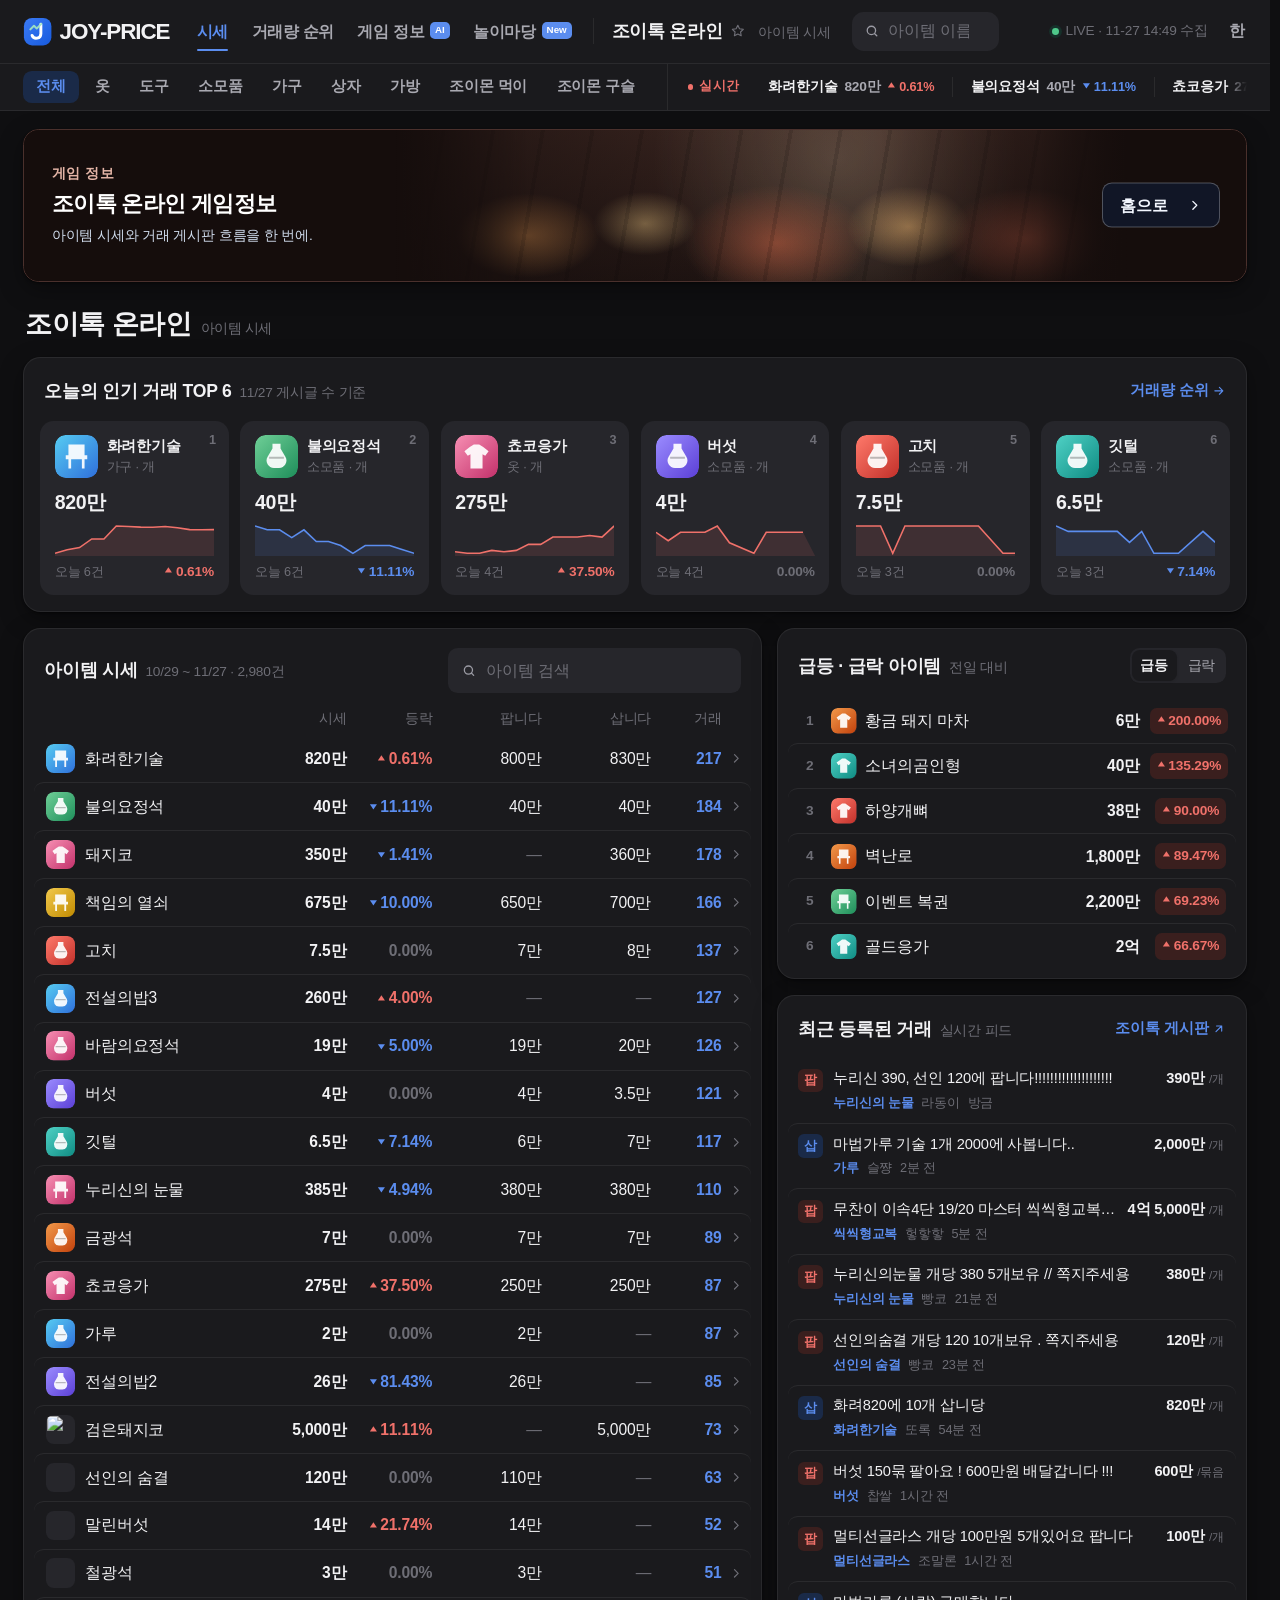
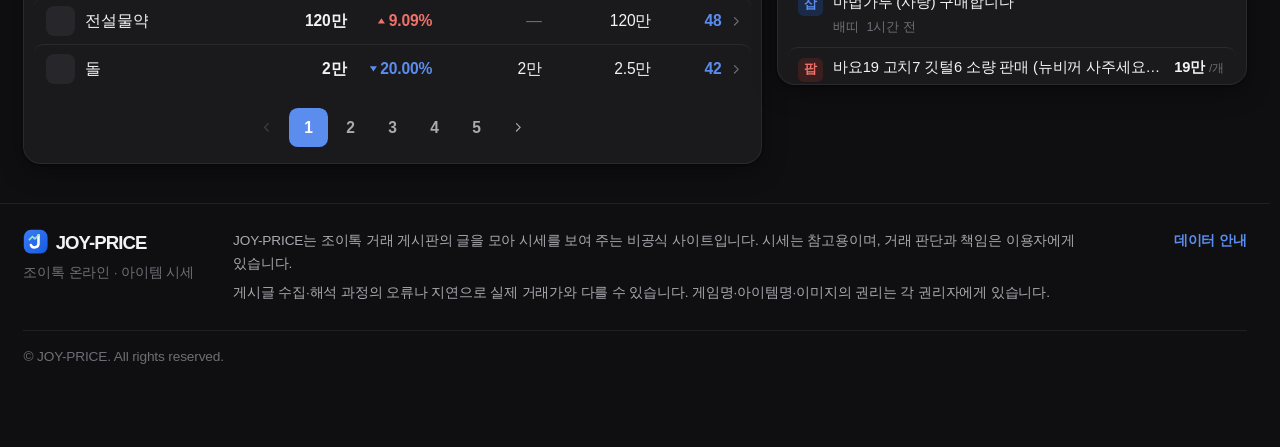
==== index.html @ 124f629b "joy-price 최초 배포" ====
<!doctype html>
<html lang="ko" data-theme="dark">
<head>
<meta charset="UTF-8">
<meta name="viewport" content="width=device-width, initial-scale=1">
<meta name="color-scheme" content="dark light">
<title>조이톡 온라인 아이템 시세 | JOY-PRICE</title>
<meta name="description" content="조이톡 온라인 아이템 시세는 JOY-PRICE. 아이템별 시세·차트와 거래 게시글을 확인하세요.">
<link rel="icon" href="/favicon.svg" type="image/svg+xml">
<script>(function(){var r=document.documentElement;try{var t=localStorage.getItem('joyprice-theme');r.setAttribute('data-theme',t==='light'?'light':'dark');var f=Number(localStorage.getItem('joyprice-font'));var p=[85,100,115].indexOf(f)>=0?f:100;r.style.zoom=String(p*9775/1e6);}catch(e){}})();</script>
  <script type="module" crossorigin src="/assets/main-DE9_0mr2.js"></script>
  <link rel="modulepreload" crossorigin href="/assets/shell-BmlOZqkw.js">
  <link rel="stylesheet" crossorigin href="/assets/shell-LFFnPl93.css">
</head>
<body>
<div id="app"></div>
</body>
</html>
---- assets/shell-LFFnPl93.css ----
:root{--bg: #0F0F11;--card: #1A1A1D;--field: #26262B;--field2: #303036;--line: rgba(255,255,255,.11);--line2: rgba(255,255,255,.07);--text: #F2F2F4;--text2: #A9A9B1;--text3: #6E6E76;--blue: #5B8DEF;--blue-h: #7AA3F5;--blue-bg: #1A2A48;--blue-bg2: #22365C;--err: #F0716A;--err-bg: #3A1F1E;--ok: #4FC98B;--ok-bg: #16302A;--warn: #E0A64C;--warn-bg: #3A2E15;--up: #F0716A;--up-bg: #3A1F1E;--down: #5B8DEF;--down-bg: #1A2A48;--star: #F7BE3B;--sh: 0 1px 2px rgba(0,0,0,.4), 0 8px 24px rgba(0,0,0,.35);--sh-pop: 0 16px 48px rgba(0,0,0,.6);--hm-f: #2B2E35;--hm-u1: #55282A;--hm-u2: #963531;--hm-u3: #D2443B;--hm-d1: #1E3256;--hm-d2: #2B58AA;--hm-d3: #3D74DE;--hm-ink: #F2F2F4;--cover: #192b44;--r: 18px;--r2: 12px;--w: 1540px;color-scheme:dark}:root[data-theme=light]{--bg: #F5F5F7;--card: #FFFFFF;--field: #F2F2F5;--field2: #E9E9EE;--line: rgba(0,0,0,.09);--line2: rgba(0,0,0,.055);--text: #1D1D1F;--text2: #5F5F66;--text3: #9A9AA3;--blue: #175ADE;--blue-h: #1250C5;--blue-bg: #ECF2FE;--blue-bg2: #DCE7FC;--err: #D0342C;--err-bg: #FCEDEC;--ok: #1E8E5A;--ok-bg: #E8F5EE;--warn: #B26A00;--warn-bg: #FBF1E2;--up: #D0342C;--up-bg: #FCEDEC;--down: #175ADE;--down-bg: #ECF2FE;--star: #F5A800;--sh: 0 1px 2px rgba(0,0,0,.03), 0 8px 24px rgba(0,0,0,.05);--sh-pop: 0 12px 40px rgba(0,0,0,.14), 0 2px 6px rgba(0,0,0,.06);--hm-f: #E6E8EC;--hm-u1: #F5CDCA;--hm-u2: #E57C74;--hm-u3: #D0342C;--hm-d1: #CCDAF8;--hm-d2: #6A93E8;--hm-d3: #175ADE;--hm-ink: #1D1D1F;color-scheme:light}*{box-sizing:border-box}html{scrollbar-width:thin;scrollbar-color:var(--line) transparent;scrollbar-gutter:stable;overflow-x:hidden}::-webkit-scrollbar{width:8px;height:8px}::-webkit-scrollbar-thumb{background:var(--line);border-radius:100px}body{margin:0;background:var(--bg);color:var(--text);font-family:Pretendard,-apple-system,BlinkMacSystemFont,Apple SD Gothic Neo,Malgun Gothic,sans-serif;font-size:16px;line-height:1.5;letter-spacing:-.01em;-webkit-font-smoothing:antialiased;text-rendering:optimizeLegibility;min-height:100vh;display:flex;flex-direction:column;overflow-x:hidden}button,input,select{font:inherit;color:inherit;letter-spacing:inherit}button{cursor:pointer;border:0;background:none;padding:0}a{color:inherit;text-decoration:none}b,strong{font-weight:600}[hidden]{display:none!important}.dim{color:var(--text3)}.up{color:var(--up)}.down{color:var(--down)}.flat{color:var(--text3)}.num{font-variant-numeric:tabular-nums}#app{flex:1;width:100%}header.top{position:sticky;top:0;z-index:50;background:var(--card);border-bottom:1px solid var(--line2);line-height:1.5}.top-in{max-width:var(--w);margin:0 auto;padding:8px 24px;min-height:64px;display:flex;align-items:center;gap:22px}.brand{display:flex;align-items:center;gap:7px;flex:none}.brand .logo-mark{width:30px;height:30px;display:block}.brand span{font-size:23px;font-weight:800;letter-spacing:-.05em;line-height:1;color:var(--text);padding-top:2px}.gnav{display:flex;align-items:center;align-self:stretch;gap:24px;flex:none;margin:0 0 0 6px;white-space:nowrap}.gnav a{position:relative;display:flex;align-items:center;gap:6px;min-height:44px;font-size:16px;font-weight:600;color:var(--text2);letter-spacing:-.02em}.gnav a:hover,.gnav a.on{color:var(--blue)}.gnav a.on:after{content:"";position:absolute;bottom:2px;left:0;right:0;height:2px;background:var(--blue);border-radius:2px}.nav-new{display:inline-flex;align-items:center;height:17px;padding:0 5px;border-radius:5px;background:var(--blue);color:#fff;font-size:10px;font-weight:700;line-height:1;letter-spacing:0;transform:translateY(-1px)}.cur{display:flex;align-items:baseline;gap:8px;min-width:0;flex:none;padding-left:18px;border-left:1px solid var(--line2)}.cur b{font-size:18px;font-weight:700;letter-spacing:-.015em;white-space:nowrap}.cur small{font-size:14px;color:var(--text3);white-space:nowrap}.fav-btn{flex:none;width:26px;height:26px;display:inline-flex;align-items:center;justify-content:center;border-radius:8px;color:var(--text3);align-self:center;margin-left:-6px}.fav-btn svg{width:16px;height:16px;fill:none}.fav-btn:hover{background:var(--field2);color:var(--text2)}.fav-btn.on{color:var(--star)}.fav-btn.on svg{fill:currentColor}.gsearch{position:relative;flex:1;max-width:320px;min-width:150px;margin-left:auto}.gsearch input,.picker-search input{width:100%;height:40px;padding:0 14px 0 36px;background:var(--field);border:1px solid transparent;border-radius:var(--r2);font-size:16px;outline:none;transition:box-shadow .15s,border-color .15s,background-color .15s}.gsearch input:focus,.picker-search input:focus{border-color:var(--blue);box-shadow:0 0 0 3px var(--blue-bg);background:var(--card)}.gsearch input::placeholder,.picker-search input::placeholder,.search input::placeholder{color:var(--text3)}.gsearch:before,.picker-search:before,.search:before{content:"";position:absolute;left:13px;top:13px;width:14px;height:14px;pointer-events:none;z-index:1;background:url("data:image/svg+xml;utf8,<svg xmlns='http://www.w3.org/2000/svg' viewBox='0 0 24 24' fill='none' stroke='%239A9AA3' stroke-width='2.2' stroke-linecap='round'><circle cx='11' cy='11' r='7'/><path d='M20 20l-3.5-3.5'/></svg>") no-repeat center/contain}.menu{position:absolute;left:0;top:48px;width:440px;max-width:calc(100vw - 48px);max-height:min(600px,70vh);overflow:auto;background:var(--card);border:1px solid var(--line2);border-radius:14px;box-shadow:var(--sh-pop);z-index:60;padding:8px}.menu .mh{padding:6px 6px 6px 10px;font-size:14px;color:var(--text3);font-weight:500;display:flex;justify-content:space-between;align-items:center}.menu .hint{font-size:13px}.mi{display:flex;align-items:center;gap:10px;padding:8px 10px;border-radius:9px;cursor:pointer}.mi:hover{background:var(--field)}.mi.on{background:var(--blue-bg)}.mi b{flex:1;min-width:0;font-size:16px;font-weight:500;white-space:nowrap;overflow:hidden;text-overflow:ellipsis}.mi.on b{color:var(--blue);font-weight:600}.mi small{font-size:14px;color:var(--text3);white-space:nowrap}.mi .p{font-size:15px;font-weight:600;white-space:nowrap;min-width:76px;text-align:right;font-variant-numeric:tabular-nums}.mi .chg{min-width:62px;text-align:right;font-size:14px}.top-act{display:flex;align-items:center;gap:10px;flex:none;margin-left:16px}.upd{font-size:14px;color:var(--text3);white-space:nowrap;font-variant-numeric:tabular-nums;display:inline-flex;align-items:center;justify-content:flex-end;gap:7px;margin-right:4px;min-width:176px}.upd i{width:7px;height:7px;border-radius:50%;background:var(--text3);opacity:.6}.upd i.live{background:var(--ok);opacity:1;box-shadow:0 0 0 3px var(--ok-bg);animation:pulse 2.4s ease-in-out infinite}.upd i.sample{background:var(--warn);opacity:1;box-shadow:0 0 0 3px var(--warn-bg)}@keyframes pulse{0%,to{box-shadow:0 0 0 3px var(--ok-bg)}50%{box-shadow:0 0 0 6px transparent}}.icon{width:32px;height:32px;border-radius:50%;display:inline-flex;align-items:center;justify-content:center;color:var(--text2);flex:none}.icon:hover{background:var(--field);color:var(--text)}.icon svg{width:17px;height:17px}.icon .sun{display:none}:root:not([data-theme=light]) .icon .sun{display:block}:root:not([data-theme=light]) .icon .moon{display:none}.fsz{position:relative;flex:none}.fsz>.icon{font-size:16px;font-weight:700;line-height:1}.fsz>.icon[aria-expanded=true]{background:var(--field);color:var(--text)}.fsz-pop{position:absolute;top:calc(100% + 8px);right:0;z-index:60;display:flex;flex-direction:column;gap:0;padding:6px;min-width:212px;background:var(--card);border:1px solid var(--line);border-radius:12px;box-shadow:var(--sh-pop)}.lp-list{display:flex;flex-direction:column;gap:2px}.lp-lang{height:44px;padding:0 10px;display:flex;align-items:center;justify-content:space-between;gap:12px;border-radius:8px;font-size:16px;font-weight:500;color:var(--text2)}.lp-lang:hover{background:var(--field);color:var(--text)}.lp-lang svg{width:16px;height:16px;color:var(--blue);visibility:hidden}.lp-lang.on{color:var(--text);font-weight:700}.lp-lang.on svg{visibility:visible}.lp-font{display:flex;align-items:center;justify-content:space-between;gap:8px;margin-top:6px;padding:6px 0 0 10px;border-top:1px solid var(--line2)}.lp-font>span{font-size:14px;color:var(--text3)}.lp-step{display:flex;align-items:center;gap:2px}.lp-step button{width:32px;height:32px;border-radius:8px;font-size:18px;font-weight:600;color:var(--text2)}.lp-step button:hover{background:var(--field);color:var(--text)}.lp-step b{min-width:54px;text-align:center;font-size:14px;font-weight:700}.game-switch{display:none;align-items:center;justify-content:center;gap:8px;flex:none;height:40px;padding:0 13px;border-radius:var(--r2);color:var(--text2);background:var(--field)}.game-switch svg{width:20px;height:20px}.game-switch>span{display:none}.sub-bar{border-top:1px solid var(--line2)}.sub-in{max-width:var(--w);margin:0 auto;padding:0 24px;height:48px;display:flex;align-items:center;gap:20px}.cats{display:flex;align-items:center;gap:4px;flex:none;overflow-x:auto;scrollbar-width:none}.cats::-webkit-scrollbar{display:none}.cats button{height:32px;padding:0 13px;border-radius:9px;font-size:15px;font-weight:600;color:var(--text2);white-space:nowrap;transition:background-color .12s,color .12s}.cats button:hover{background:var(--field);color:var(--text)}.cats button.on{background:var(--blue-bg);color:var(--blue)}.ticker{flex:1;min-width:0;display:flex;align-items:center;gap:12px;height:100%;padding-left:20px;border-left:1px solid var(--line2)}.tk-lbl{flex:none;display:inline-flex;align-items:center;gap:6px;font-size:13px;font-weight:700;color:var(--up);letter-spacing:.02em}.tk-lbl i{width:6px;height:6px;border-radius:50%;background:var(--up);animation:blink 1.4s ease-in-out infinite}@keyframes blink{50%{opacity:.25}}.tk-view{flex:1;min-width:0;overflow:hidden;-webkit-mask-image:linear-gradient(90deg,transparent,#000 4%,#000 96%,transparent);mask-image:linear-gradient(90deg,transparent,#000 4%,#000 96%,transparent)}.tk-track{display:flex;width:max-content;animation:tick var(--tk-dur, 60s) linear infinite}.ticker:hover .tk-track{animation-play-state:paused}.tk-run{display:flex;flex:none}.tk{display:inline-flex;align-items:baseline;gap:7px;padding:0 18px;font-size:14px;white-space:nowrap;font-variant-numeric:tabular-nums;border-right:1px solid var(--line2)}.tk b{font-weight:600;color:var(--text)}.tk .p{color:var(--text2);font-weight:600}.tk:hover b{color:var(--blue)}.tk .chg{font-size:13px}@keyframes tick{to{transform:translate(-50%)}}.game-picker{width:min(420px,calc(100% - 28px));max-height:82dvh;margin:auto;padding:16px;border:1px solid var(--line2);border-radius:14px;background:var(--card);color:var(--text);box-shadow:var(--sh-pop);overflow:hidden}.game-picker[open]{display:flex;flex-direction:column;gap:12px}.game-picker::backdrop{background:#0f172a73}.picker-hd{display:flex;align-items:center;justify-content:space-between}.picker-hd h2{margin:0;font-size:20px;font-weight:600}.picker-search{position:relative}.picker-search input{height:46px}.picker-search:before{top:16px}.picker-list{overflow:auto;min-height:0;padding:3px}.game-choice{display:flex;align-items:center;gap:12px;padding:10px 12px;border-radius:10px}.game-choice:hover{background:var(--field)}.game-choice.on{background:var(--blue-bg)}.game-choice .no{width:28px;height:24px;border-radius:6px;background:var(--field);color:var(--text2);display:inline-flex;align-items:center;justify-content:center;font-size:14px;font-weight:600;flex:none}.game-choice b{flex:1;font-weight:500;white-space:nowrap;overflow:hidden;text-overflow:ellipsis}.game-choice.on b,.game-choice.on small{color:var(--blue)}.game-choice small{font-size:14px;color:var(--text3);white-space:nowrap}.wrap{max-width:var(--w);margin:0 auto;padding:18px 24px 40px}.card{background:var(--card);border:1px solid var(--line2);border-radius:var(--r);box-shadow:var(--sh);display:flex;flex-direction:column;min-width:0}.card-hd{display:flex;align-items:center;justify-content:space-between;gap:12px;padding:20px 20px 16px;min-height:64px}.card-hd h2{font-size:18px;line-height:1.4;font-weight:600;margin:0;letter-spacing:-.012em;white-space:nowrap}.card-hd h2 small{font-size:14px;color:var(--text3);font-weight:500;margin-left:8px}.card-hd .more{font-size:15px;font-weight:600;color:var(--blue);display:inline-flex;align-items:center;gap:4px;white-space:nowrap}.card-hd .more svg{width:14px;height:14px}.card-bd{padding:0 10px 10px;flex:1;min-height:0}.empty{padding:34px 20px;text-align:center;color:var(--text3);font-size:16px}.page-hd{padding:6px 2px 14px}.page-hd h1{font-size:28px;line-height:1.4;font-weight:700;margin:0;letter-spacing:-.02em;display:flex;align-items:baseline;gap:10px;flex-wrap:wrap}.page-hd h1 small{font-size:14px;font-weight:500;color:var(--text3)}.page-hd p{margin:2px 0 0;color:var(--text2);font-size:16px}.chg{font-weight:600;font-variant-numeric:tabular-nums;white-space:nowrap}.chg svg{width:9px;height:9px;margin-right:3px;vertical-align:1px}.seg{display:inline-flex;background:var(--field);padding:3px;border-radius:10px;gap:2px}.seg button{padding:0 12px;height:40px;border-radius:8px;font-size:16px;font-weight:500;color:var(--text2);white-space:nowrap;transition:background-color .15s,color .15s}.seg button.on{background:var(--card);color:var(--text);box-shadow:0 1px 3px #0000001a;font-weight:600}.seg.sm{padding:2px}.seg.sm button{padding:0 9px;height:32px;font-size:14px}.search{position:relative;flex:1;min-width:140px;max-width:300px}.search:before{left:14px;top:50%;width:15px;height:15px;transform:translateY(-50%)}.search input{width:100%;height:46px;padding:0 14px 0 38px;background:var(--field);border:1px solid transparent;border-radius:10px;font-size:16px;outline:none}.search input:focus{border-color:var(--blue);box-shadow:0 0 0 3px var(--blue-bg);background:var(--card)}.btn{display:inline-flex;align-items:center;justify-content:center;gap:7px;height:44px;padding:0 20px;border-radius:12px;background:var(--blue);color:#fff;font-size:16px;font-weight:600;white-space:nowrap}.btn:hover{background:var(--blue-h)}.btn svg{width:15px;height:15px}.tag{display:inline-flex;align-items:center;height:24px;padding:0 7px;border-radius:6px;background:var(--field);color:var(--text2);font-size:14px;font-weight:600;white-space:nowrap}.badge{display:inline-flex;align-items:center;justify-content:center;min-width:26px;height:24px;padding:0 6px;border-radius:6px;font-size:13px;font-weight:700;letter-spacing:0;flex:none}.badge.SELL{background:var(--up-bg);color:var(--up)}.badge.BUY{background:var(--down-bg);color:var(--down)}.badge.DONE{background:var(--ok-bg);color:var(--ok)}.ic{width:30px;height:30px;border-radius:8px;flex:none;display:inline-flex;overflow:hidden;background:var(--field)}.ic svg,.ic img,.ic i{width:100%;height:100%;display:block;object-fit:contain}.ic i svg{width:100%;height:100%}.ic.sm{width:26px;height:26px;border-radius:7px}.ic.lg{width:44px;height:44px;border-radius:11px}.ic.xl{width:84px;height:84px;border-radius:20px;box-shadow:0 8px 24px #00000059}.fxb-game{position:relative;isolation:isolate;min-height:156px;overflow:hidden;border:1px solid #4a302c;border-radius:16px;background:#150d0c;margin-bottom:18px;display:block}.fxb-art{position:absolute;top:0;bottom:0;right:120px;width:60%;max-width:900px;z-index:-2;pointer-events:none;-webkit-mask-image:linear-gradient(90deg,transparent,#000 18%,#000 88%,transparent);mask-image:linear-gradient(90deg,transparent,#000 18%,#000 88%,transparent);background:radial-gradient(ellipse 14% 40% at 18% 70%,rgba(255,170,90,.55),transparent 70%),radial-gradient(ellipse 10% 30% at 34% 62%,rgba(255,214,140,.5),transparent 70%),radial-gradient(ellipse 18% 55% at 52% 75%,rgba(255,120,80,.45),transparent 70%),radial-gradient(ellipse 12% 38% at 70% 64%,rgba(255,196,120,.5),transparent 70%),radial-gradient(ellipse 16% 48% at 86% 72%,rgba(232,110,80,.45),transparent 70%),radial-gradient(circle at 60% 20%,rgba(255,240,200,.18),transparent 40%),linear-gradient(180deg,#3a2520,#1f1412)}.fxb-art:before{content:"";position:absolute;top:0;right:0;bottom:0;left:0;background:repeating-linear-gradient(100deg,transparent 0 46px,rgba(0,0,0,.25) 46px 50px);opacity:.5}.fxb-game:after{content:"";position:absolute;top:0;right:0;bottom:0;left:0;z-index:-1;pointer-events:none;background:linear-gradient(90deg,#150d0c,#150d0cf0 20%,#150d0c30 53%,#150d0c00 70%,#150d0ced 93%,#150d0c)}.fxb-home{position:absolute;top:0;right:0;bottom:0;left:0;display:flex;align-items:center;padding:24px 225px 24px 28px;color:#fff;z-index:1}.fxb-copy{min-width:0;max-width:58%}.fxb-copy>small{display:block;color:#e3b4a6;font-size:14px;font-weight:600;letter-spacing:.5px;margin-bottom:6px}.fxb-copy h2{font-size:22px;font-weight:700;letter-spacing:-.6px;line-height:1.35;color:#fff;margin:0;word-break:keep-all}.fxb-copy p{margin:6px 0 0;font-size:14px;line-height:1.6;color:#d0dced;word-break:keep-all}.fxb-action{position:absolute;right:26px;top:50%;transform:translateY(-50%);z-index:2;display:inline-flex;align-items:center;gap:20px;min-height:46px;padding:10px 17px;border:1px solid rgba(255,255,255,.26);border-radius:10px;background:#111a2dcc;color:#f3f7ff;font-size:16px;font-weight:650;white-space:nowrap}.fxb-action:hover{background:#253957;border-color:#9ebae6}.fxb-action svg{width:16px;height:16px}.top6 .card-bd{padding:0 16px 16px}.t6{display:grid;grid-template-columns:repeat(6,minmax(0,1fr));gap:12px}.t6 a{position:relative;display:flex;flex-direction:column;gap:6px;padding:14px 14px 12px;border-radius:14px;background:var(--field);border:1px solid transparent;min-width:0;transition:border-color .15s,background-color .15s}.t6 a:hover{border-color:var(--blue);background:var(--blue-bg)}.t6 .hd{display:flex;align-items:center;gap:9px;min-width:0}.t6 .no{position:absolute;top:10px;right:12px;font-size:13px;font-weight:700;color:var(--text3)}.t6 .nm{min-width:0}.t6 .nm b{display:block;font-size:15px;font-weight:600;white-space:nowrap;overflow:hidden;text-overflow:ellipsis;padding-right:18px}.t6 .nm small{display:block;font-size:13px;color:var(--text3)}.t6 .pr{font-size:20px;font-weight:700;letter-spacing:-.02em;font-variant-numeric:tabular-nums;margin-top:4px;white-space:nowrap;overflow:hidden;text-overflow:ellipsis}.t6 .ft{display:flex;align-items:center;justify-content:space-between;gap:6px;font-size:13px;color:var(--text3)}.t6 .ft .chg{font-size:14px}.spark{width:100%;height:34px;display:block}.grid2{display:grid;grid-template-columns:minmax(0,1fr) 480px;gap:16px;margin-top:16px;align-items:stretch}.side{display:flex;flex-direction:column;gap:16px;min-width:0}.list-hd,.li{display:grid;grid-template-columns:1fr 112px 80px 104px 104px 64px;gap:8px}.list-hd{padding:0 30px 6px 12px;font-size:14px;color:var(--text3);font-weight:500}.list-hd span:not(:first-child){text-align:right}.li{position:relative;align-items:center;padding:9px 30px 9px 12px;border-radius:10px;font-size:16px;font-variant-numeric:tabular-nums;border-top:1px solid var(--line2);cursor:pointer}.list-hd+.li{border-top:0}.li:hover{background:var(--field)}.li:hover .n b{color:var(--blue)}.li .n{min-width:0;display:flex;align-items:center;gap:10px}.li .nm{min-width:0}.li .n b{display:block;font-weight:500;white-space:nowrap;overflow:hidden;text-overflow:ellipsis}.li .n small{display:block;font-size:13px;color:var(--text3);white-space:nowrap;overflow:hidden;text-overflow:ellipsis}.li .r{text-align:right;white-space:nowrap}.li .r b{font-weight:600}.li .r.cnt{color:var(--blue);font-weight:600}.li>.chev{position:absolute;right:8px;top:50%;width:15px;height:15px;margin-top:-7.5px;color:var(--text3)}.pager{display:flex;align-items:center;justify-content:center;gap:3px;padding:16px 10px 6px}.pager button{min-width:40px;height:40px;padding:0 8px;border-radius:9px;color:var(--text2);font-size:16px;font-weight:600;display:inline-flex;align-items:center;justify-content:center}.pager button:hover:not(:disabled):not(.on){background:var(--field);color:var(--text)}.pager button.on{background:var(--blue);color:#fff}.pager button:disabled{color:var(--text3);opacity:.45;cursor:default}.pager .chev{width:15px;height:15px}.mv{display:grid;grid-template-columns:24px minmax(0,1fr) auto 78px;align-items:center;gap:10px;padding:9px 10px;border-radius:10px;border-top:1px solid var(--line2);font-variant-numeric:tabular-nums}.mv:first-child{border-top:0}.mv:hover{background:var(--field)}.mv .no{font-size:14px;font-weight:700;color:var(--text3);text-align:center}.mv .n{display:flex;align-items:center;gap:9px;min-width:0}.mv .n b{font-weight:500;white-space:nowrap;overflow:hidden;text-overflow:ellipsis}.mv .p{font-weight:600;white-space:nowrap;text-align:right}.mv .c{text-align:right}.mv .c .chg{display:inline-block;padding:3px 7px;border-radius:7px;font-size:14px}.mv .c .chg.up{background:var(--up-bg)}.mv .c .chg.down{background:var(--down-bg)}.feed .card-bd{overflow:auto;max-height:640px}.fd{display:grid;grid-template-columns:auto minmax(0,1fr) auto;gap:4px 10px;align-items:center;padding:10px;border-radius:10px;border-top:1px solid var(--line2)}.fd:first-child{border-top:0}.fd:hover{background:var(--field)}.fd .badge{grid-row:1 / span 2;align-self:start;margin-top:1px}.fd .tt{min-width:0;font-size:15px;font-weight:500;white-space:nowrap;overflow:hidden;text-overflow:ellipsis}.fd .pr{font-weight:600;font-size:15px;white-space:nowrap;text-align:right;font-variant-numeric:tabular-nums;padding-right:2px}.fd .pr small{font-size:12px;font-weight:500;margin-left:1px}.fd .mt{grid-column:2 / -1;display:flex;gap:8px;font-size:13px;color:var(--text3);min-width:0;white-space:nowrap}.fd .mt a{color:var(--blue);font-weight:600}.fd .mt a:hover{text-decoration:underline}.fd.new{animation:flash 1.6s ease-out}@keyframes flash{0%{background:var(--blue-bg)}}.crumb{display:flex;align-items:center;justify-content:space-between;gap:16px;padding:0 2px 10px;flex-wrap:wrap}.crumb nav{display:flex;align-items:baseline;gap:6px;flex-wrap:wrap;min-width:0;font-size:14px;color:var(--text2)}.crumb nav a:hover{color:var(--blue)}.crumb nav .sep{color:var(--text3)}.crumb nav b{font-size:18px;font-weight:700;color:var(--text)}.crumb nav small{color:var(--text3);font-size:14px;margin-left:6px}.crumb .search{max-width:294px}.crumb .search input{background:var(--card);border-color:var(--line2)}.crumb .search .menu{top:52px;right:0;left:auto;width:360px}.ia{display:grid;grid-template-columns:280px minmax(0,1fr);gap:22px;align-items:stretch}.ia-left{overflow:hidden}.ia-cover{min-height:264px;background:var(--cover);color:#fff;padding:22px;display:flex;flex-direction:column}.ia-cover-top{display:flex;align-items:center;justify-content:space-between;gap:9px;color:#a4b8d3;font-size:14px}.ia-cover-tag{border:1px solid #536984;border-radius:5px;padding:3px 7px;color:#dce8fa;flex:none}.ia-cover .art{flex:1;display:flex;align-items:center;justify-content:center;padding:18px 0}.ia-cover h1{font-size:26px;line-height:1.35;letter-spacing:-.6px;font-weight:700;margin:0}.ia-cover p.al{font-size:14px;margin:6px 0 0;color:#a4b8d3}.ia-info{padding:20px 22px 22px}.ia-info h2{font-size:18px;font-weight:600;margin:0 0 8px}.ia-info dl{margin:0}.ia-info .row{display:flex;justify-content:space-between;gap:12px;padding:11px 0;border-bottom:1px solid var(--line2);font-size:15px}.ia-info dt{color:var(--text3)}.ia-info dd{margin:0;text-align:right;font-weight:500}.ia-info .brief{margin:14px 0 0;font-size:14px;line-height:1.7;color:var(--text2);word-break:keep-all}.ia-main{overflow:hidden}.ia-tools{display:flex;align-items:center;justify-content:space-between;gap:12px;padding:18px 24px;border-bottom:1px solid var(--line2);flex-wrap:wrap}.ia-tools .lbl{font-size:14px;color:var(--text3);margin-right:10px}.ia-tools .grp{display:flex;align-items:center}.ia-tools .range{font-size:14px;color:var(--text3)}.ia-summary{padding:23px 24px 10px;display:flex;align-items:flex-end;justify-content:space-between;gap:20px;flex-wrap:wrap}.ia-price-label{display:flex;align-items:center;gap:8px;color:var(--text3);font-size:14px}.ia-price{display:flex;align-items:baseline;flex-wrap:wrap;gap:8px;margin-top:6px}.ia-price strong{font-size:44px;font-weight:750;line-height:1.15;letter-spacing:-1.2px;font-variant-numeric:tabular-nums}.ia-price>span{color:var(--text3);font-size:14px;white-space:nowrap}.ia-price .chg{font-size:16px}.ia-price-sub{font-size:14px;color:var(--text3);margin-top:6px}.ia-stats{display:grid;grid-template-columns:repeat(4,auto);gap:6px 28px;text-align:right}.ia-stats .k{font-size:14px;color:var(--text3)}.ia-stats b{display:block;font-size:17px;font-weight:650;font-variant-numeric:tabular-nums;white-space:nowrap;margin-top:4px}.ia-stats b.ask{color:var(--up)}.ia-stats b.bid{color:var(--down)}.chart-box{position:relative;height:330px;padding:4px 18px 0 14px}.chart-ft{display:flex;justify-content:space-between;align-items:center;gap:12px;padding:8px 24px 18px;font-size:14px;color:var(--text3);flex-wrap:wrap}.chart-ft .lg{display:flex;gap:14px;flex-wrap:wrap}.chart-ft .lg span{display:inline-flex;align-items:center;gap:6px}.chart-ft .lg i{width:10px;height:10px;border-radius:50%}.chart-ft .lg i.bar{border-radius:2px}.ia-split{display:grid;grid-template-columns:1fr 1fr;border-top:1px solid var(--line2)}.ia-split>section{padding:20px 24px 18px;min-width:0}.ia-split>section+section{border-left:1px solid var(--line2)}.sec-hd{display:flex;align-items:center;justify-content:space-between;gap:10px;margin-bottom:10px;flex-wrap:wrap}.sec-hd h3{margin:0;font-size:18px;font-weight:600}.sec-hd h3 small{font-size:14px;color:var(--text3);font-weight:500;margin-left:7px}.ob-hd,.ob{display:grid;grid-template-columns:minmax(0,1fr) 70px 92px;gap:8px;align-items:center}.ob-hd{font-size:14px;color:var(--text3);font-weight:500;padding:0 8px 8px;border-bottom:1px solid var(--line2)}.ob-hd span:not(:first-child){text-align:right}.ob{position:relative;padding:9px 8px;font-size:15px;font-variant-numeric:tabular-nums;border-bottom:1px solid var(--line2);isolation:isolate}.ob .bar{position:absolute;top:3px;bottom:3px;right:0;z-index:-1;border-radius:6px;opacity:.55}.sell .ob .bar{background:var(--up-bg)}.buy .ob .bar{background:var(--down-bg)}.ob .p{font-weight:650}.sell .ob .p{color:var(--up)}.buy .ob .p{color:var(--down)}.ob .q,.ob .a{text-align:right;color:var(--text2);white-space:nowrap;overflow:hidden;text-overflow:ellipsis}.ob .a{font-size:14px}.ob-best{font-size:14px;color:var(--text3)}.ob-best b{color:var(--text);margin-left:4px}.ia-trades{padding:20px 24px 18px;border-top:1px solid var(--line2)}.tr-hd,.trow{display:grid;grid-template-columns:52px minmax(0,1fr) 110px 100px 110px 92px;gap:10px;align-items:center}.tr-hd{font-size:14px;color:var(--text3);font-weight:500;padding:0 8px 8px;border-bottom:1px solid var(--line2)}.tr-hd span:nth-child(n+3){text-align:right}.trow{padding:10px 8px;border-bottom:1px solid var(--line2);font-size:15px;font-variant-numeric:tabular-nums}.trow:hover{background:var(--field)}.trow .t{min-width:0}.trow .t b{display:block;font-weight:500;white-space:nowrap;overflow:hidden;text-overflow:ellipsis}.trow .t small{display:block;font-size:13px;color:var(--text3);white-space:nowrap;overflow:hidden;text-overflow:ellipsis}.trow:hover .t b{color:var(--blue)}.trow .t b svg{width:12px;height:12px;margin-left:4px;vertical-align:-1px;color:var(--text3)}.trow .p{text-align:right;font-weight:650;white-space:nowrap}.trow .q,.trow .w,.trow .d{text-align:right;color:var(--text2);white-space:nowrap;overflow:hidden;text-overflow:ellipsis}.trow .d{font-size:14px}.more-btn{display:block;width:100%;height:44px;margin-top:12px;border-radius:10px;background:var(--field);color:var(--text2);font-weight:600}.more-btn:hover{background:var(--field2);color:var(--text)}.hm{margin-bottom:22px}.hm-lg{display:flex;align-items:center;gap:3px;font-size:14px;color:var(--text3);font-weight:500;white-space:nowrap}.hm-lg span{margin:0 4px}.hm-lg i{width:16px;height:10px;border-radius:3px}.hm-bd{padding:0 20px 20px}.hm-map{position:relative;height:380px}.hm-t{position:absolute;display:flex;flex-direction:column;padding:10px 12px;border-radius:8px;overflow:hidden;color:#fff;font-variant-numeric:tabular-nums;min-width:0;transition:filter .12s,box-shadow .12s}.hm-t:hover{filter:brightness(1.08);box-shadow:inset 0 0 0 2px #ffffff8c}.hm-t b{font-size:16px;font-weight:600;line-height:1.3;white-space:nowrap;overflow:hidden;text-overflow:ellipsis}.hm-t strong{display:block;font-size:19px;font-weight:700;line-height:1.2;margin-top:3px;white-space:nowrap}.hm-t em{font-style:normal;font-size:14px;font-weight:600;margin-top:3px;white-space:nowrap;opacity:.9}.hm-t .chg{color:inherit}.hm-t.l b{font-size:18px}.hm-t.l strong{font-size:27px;margin-top:4px}.hm-t.m{padding:7px 9px}.hm-t.m b{font-size:14px}.hm-t.m strong{font-size:16px;margin-top:2px}.hm-t.s{padding:5px 6px}.hm-t.s b{font-size:13px}.hm-t.s strong{font-size:13px;margin-top:0}.hm-t.s em{display:none}.hm-t.x{padding:0;border-radius:5px}.hm-t.x>*{display:none}.hm-t.f,.hm-lg .f{background:var(--hm-f)}.hm-t.u1,.hm-lg .u1{background:var(--hm-u1)}.hm-t.u2,.hm-lg .u2{background:var(--hm-u2)}.hm-t.u3,.hm-lg .u3{background:var(--hm-u3)}.hm-t.d1,.hm-lg .d1{background:var(--hm-d1)}.hm-t.d2,.hm-lg .d2{background:var(--hm-d2)}.hm-t.d3,.hm-lg .d3{background:var(--hm-d3)}.hm-t.f,.hm-t.u1,.hm-t.d1{color:var(--hm-ink)}.rk-hd,.rk{display:grid;grid-template-columns:44px minmax(0,1fr) 112px 120px 88px 110px 100px 88px;gap:8px;align-items:center;padding:0 12px}.rk-hd{padding-bottom:6px;font-size:14px;color:var(--text3);font-weight:500}.rk-hd span:nth-child(n+3){text-align:right}.rk{padding-top:10px;padding-bottom:10px;border-top:1px solid var(--line2);font-size:16px;font-variant-numeric:tabular-nums;transition:background-color .12s}.rk:hover{background:var(--field)}.rk .no{display:inline-flex;align-items:center;justify-content:center;width:44px;height:24px;border-radius:6px;background:var(--field);color:var(--text2);font-size:14px;font-weight:600}.rk .n{min-width:0;display:flex;align-items:center;gap:10px}.rk .n b{font-weight:500;white-space:nowrap;overflow:hidden;text-overflow:ellipsis}.rk .u{text-align:right;font-size:14px;color:var(--text3);white-space:nowrap}.rk .p{text-align:right;font-weight:600;white-space:nowrap}.rk .c,.rk .kc{text-align:right}.rk .s{text-align:right;color:var(--text2);white-space:nowrap}.rk .k{text-align:right;color:var(--blue);font-weight:600;white-space:nowrap}.rank-card .card-bd{padding:12px 10px 10px}.ihero-hd{display:flex;align-items:flex-end;justify-content:space-between;gap:16px;padding:6px 2px 14px}.ihero-hd h1{margin:0;font-size:22px;font-weight:700;letter-spacing:-.02em}.ihero-hd p{margin:4px 0 0;color:var(--text2);font-size:16px}.ihero-hd small{color:var(--text3);font-size:14px;white-space:nowrap}.ihero{display:grid;grid-template-columns:minmax(0,1.9fr) repeat(5,minmax(0,1fr));gap:10px;height:324px;margin-bottom:52px}.ih{position:relative;overflow:hidden;border-radius:14px;display:flex;flex-direction:column;justify-content:flex-end;padding:22px 16px;color:#fff;isolation:isolate;transition:transform .2s}.ih:hover{transform:translateY(-2px)}.ih:after{content:"";position:absolute;top:0;right:0;bottom:0;left:0;z-index:-1;background:linear-gradient(0deg,#000000b8,#0000 60%)}.ih .glyph{position:absolute;top:0;right:0;bottom:0;left:0;z-index:-2;display:flex;align-items:center;justify-content:center}.ih .glyph svg{width:46%;max-width:160px;opacity:.9;filter:drop-shadow(0 18px 30px rgba(0,0,0,.45))}.ih b{font-size:18px;font-weight:700;text-align:center;text-shadow:0 2px 8px rgba(0,0,0,.5)}.ih.big{padding:26px}.ih.big .glyph{justify-content:flex-end;padding-right:8%}.ih.big .glyph svg{width:34%}.ih.big small{color:#9fc0ff;font-size:14px;font-weight:600}.ih.big h2{margin:6px 0 0;font-size:30px;font-weight:800;letter-spacing:-.03em}.ih.big p{margin:8px 0 0;font-size:15px;color:#e4e9f2}.ih.big .ft{display:flex;justify-content:space-between;align-items:center;margin-top:18px;padding-top:14px;border-top:1px solid rgba(255,255,255,.25);font-size:14px}.ih.big .ft span:last-child{display:inline-flex;align-items:center;gap:8px;font-weight:600;font-size:15px}.ih.big .ft svg{width:15px;height:15px}.top10 .card-bd{padding:0 14px 14px}.t10{display:grid;grid-template-columns:repeat(5,minmax(0,1fr));gap:4px 20px}.t10 a{display:flex;align-items:center;gap:12px;padding:10px;border-radius:10px;min-width:0}.t10 a:hover{background:var(--field)}.t10 .no{width:26px;height:24px;border-radius:6px;background:var(--field);color:var(--text2);display:inline-flex;align-items:center;justify-content:center;font-size:14px;font-weight:600;flex:none}.t10 .nm{flex:1;min-width:0}.t10 .nm b{display:block;font-weight:600;white-space:nowrap;overflow:hidden;text-overflow:ellipsis}.t10 .nm small{display:block;font-size:14px;color:var(--text3)}.t10 .chev{width:15px;height:15px;color:var(--text3);flex:none}.grid-info{display:grid;grid-template-columns:minmax(0,1fr) 308px;gap:24px;margin-top:24px;align-items:start}.posts .card-bd{padding:0 20px 20px}.pgrid{display:grid;grid-template-columns:repeat(3,minmax(0,1fr));gap:24px 16px}.pc{display:flex;flex-direction:column;min-width:0}.pc .th{position:relative;aspect-ratio:16 / 9;border-radius:6px;overflow:hidden;display:flex;align-items:center;justify-content:center}.pc .th svg{width:30%;filter:drop-shadow(0 10px 20px rgba(0,0,0,.4))}.pc b{margin-top:10px;font-size:16px;font-weight:600;line-height:1.45;display:-webkit-box;-webkit-line-clamp:2;-webkit-box-orient:vertical;overflow:hidden}.pc p{margin:4px 0 0;font-size:15px;color:var(--text2);white-space:nowrap;overflow:hidden;text-overflow:ellipsis}.pc small{margin-top:4px;font-size:14px;color:var(--text3)}.pc:hover b{color:var(--blue)}.side-col{display:flex;flex-direction:column;gap:24px;min-width:0}.quick .card-bd{padding:0 20px 14px}.qk{display:flex;align-items:center;gap:14px;padding:16px 0;border-top:1px solid var(--line2)}.qk:first-child{border-top:0}.qk .ic{width:52px;height:52px;border-radius:10px}.qk div{flex:1;min-width:0}.qk b{display:block;font-weight:600}.qk small{display:block;font-size:14px;color:var(--text3);line-height:1.5}.qk .chev{width:15px;height:15px;color:var(--text3);flex:none}.qk:hover b{color:var(--blue)}.note-card{padding:30px 22px;gap:14px;align-items:center;text-align:center}.note-card .ic{width:64px;height:64px;border-radius:16px}.note-card em{font-style:normal;color:var(--blue);font-weight:600;font-size:14px}.note-card b{font-size:19px;font-weight:700;word-break:keep-all}.note-card p{margin:0;font-size:14px;color:var(--text2);word-break:keep-all}.play{display:grid;grid-template-columns:312px minmax(0,1fr);gap:18px;align-items:start;margin-bottom:24px}.tools .card-hd{padding-bottom:8px}.tools .card-bd{padding:0 8px 8px}.tl{display:flex;align-items:center;gap:12px;padding:13px 12px;border-radius:12px;width:100%;text-align:left}.tl:hover{background:var(--field)}.tl.on{background:var(--blue-bg)}.tl.on b{color:var(--blue)}.tl .ic{width:40px;height:40px;border-radius:10px}.tl b{display:block;font-weight:600}.tl small{display:block;font-size:14px;color:var(--text3)}.stage{overflow:hidden}.stage-hero{position:relative;height:336px;display:flex;align-items:flex-end;justify-content:space-between;padding:0 24px 26px;color:#fff;isolation:isolate;overflow:hidden}.stage-hero .glyph{position:absolute;top:0;right:0;bottom:0;left:0;z-index:-1;display:flex;align-items:center;justify-content:center}.stage-hero .glyph svg{width:220px;filter:drop-shadow(0 20px 40px rgba(0,0,0,.5))}.stage-hero:after{content:"";position:absolute;top:0;right:0;bottom:0;left:0;z-index:-1;background:linear-gradient(0deg,rgba(0,0,0,.6),transparent 55%)}.stage-hero h2{margin:0;font-size:30px;font-weight:800;letter-spacing:-.02em}.stage-hero a{font-weight:600;display:inline-flex;align-items:center;gap:8px;font-size:15px}.stage-hero a svg{width:15px;height:15px}.calc{display:flex;align-items:center;gap:14px;padding:16px 20px 16px 24px;border-bottom:1px solid var(--line2);flex-wrap:wrap}.calc label{font-size:14px;color:var(--text3)}.calc select,.calc input{height:44px;padding:0 12px;border-radius:10px;border:1px solid transparent;background:var(--field);font-size:16px;outline:none}.calc select:focus,.calc input:focus{border-color:var(--blue)}.calc input{width:110px;text-align:right}.calc .res{margin-left:auto;text-align:right}.calc .res small{display:block;font-size:13px;color:var(--text3)}.calc .res b{font-size:22px;font-weight:700;font-variant-numeric:tabular-nums}.tiles3{display:grid;grid-template-columns:repeat(3,minmax(0,1fr))}.tiles3 a{position:relative;padding:20px 20px 22px;min-width:0}.tiles3 a+a{border-left:1px solid var(--line2)}.tiles3 a:hover{background:var(--field)}.tiles3 .ic{width:64px;height:64px;border-radius:12px}.tiles3 .arr{position:absolute;top:20px;right:20px;width:16px;height:16px;color:var(--text3)}.tiles3 b{display:block;margin-top:22px;font-size:18px;font-weight:700}.tiles3 small{display:block;margin-top:18px;font-size:14px;color:var(--text3)}.gtabs{background:var(--card);border-bottom:1px solid var(--line2)}.gtabs{display:block}.gtabs-in{max-width:var(--w);margin:0 auto;padding:8px 24px;display:flex;align-items:center;gap:16px;min-height:64px}.gtabs .gname{display:flex;align-items:center;gap:9px;font-weight:600;padding-right:18px;border-right:1px solid var(--line2);white-space:nowrap}.gtabs .gname .logo-mark{width:26px;height:26px}.gtabs .gtab-list{display:flex;gap:4px;flex:1;overflow-x:auto;scrollbar-width:none}.gtabs .gtab-list a{height:46px;padding:0 22px;display:inline-flex;align-items:center;border-radius:10px;font-weight:600;white-space:nowrap}.gtabs .gtab-list a.on{background:var(--blue-bg);color:var(--blue)}.gtabs .gtab-list a:hover:not(.on){background:var(--field)}.gtabs .go{color:var(--blue);font-weight:600;display:inline-flex;align-items:center;gap:6px;white-space:nowrap}.gtabs .go svg{width:14px;height:14px}.ghero{position:relative;height:270px;border-radius:16px;overflow:hidden;padding:56px 40px;color:#fff;isolation:isolate;background:#101724;margin-bottom:24px;border:1px solid #344154}.ghero .fxb-art{right:0;width:75%;max-width:none}.ghero:after{content:"";position:absolute;top:0;right:0;bottom:0;left:0;z-index:-1;background:linear-gradient(90deg,#101724 15%,#10172499,#10172400 75%)}.ghero small{font-size:14px;font-weight:700;color:#e8a184;letter-spacing:2px}.ghero h1{margin:6px 0 0;font-size:36px;font-weight:800;letter-spacing:-.03em}.ghero p{margin:10px 0 0;font-size:15px;color:#dfe6f1}.ghero .meta{margin-top:20px;display:flex;gap:12px;font-size:14px;color:#dfe6f1}.ghero .meta span+span{padding-left:12px;border-left:1px solid rgba(255,255,255,.3)}.ggrid{display:grid;grid-template-columns:minmax(0,1fr) 306px;gap:24px;align-items:start}.gcol{display:flex;flex-direction:column;gap:24px;min-width:0}.gcol .card-bd{padding:0 24px 24px}.g2{display:grid;grid-template-columns:1fr 1fr;gap:20px}.g3{display:grid;grid-template-columns:repeat(3,minmax(0,1fr));gap:18px}.gp{border:1px solid var(--line2);border-radius:12px;overflow:hidden;display:flex;flex-direction:column}.gp .th{aspect-ratio:27 / 10;display:flex;align-items:center;justify-content:center}.gp .th svg{width:18%;filter:drop-shadow(0 10px 20px rgba(0,0,0,.4))}.gp .bd{padding:22px 20px 20px}.gp em{font-style:normal;font-size:14px;color:var(--blue);font-weight:500}.gp b{display:block;margin-top:10px;font-size:19px;font-weight:700}.gp p{margin:10px 0 0;font-size:14px;color:var(--text2);line-height:1.7}.gp small{display:block;margin-top:18px;font-size:14px;color:var(--text2)}.gp:hover b{color:var(--blue)}.gi{border:1px solid var(--line2);border-radius:12px;padding:20px 18px;display:flex;flex-direction:column}.gi .top{display:flex;gap:16px;align-items:flex-start;padding-bottom:18px;border-bottom:1px solid var(--line2)}.gi .ic{width:62px;height:62px;border-radius:10px}.gi .top small{display:block;font-size:14px;color:var(--text3)}.gi .top b{display:block;font-size:18px;font-weight:700;margin-top:4px}.gi .top span{display:block;font-size:14px;color:var(--text2);margin-top:4px}.gi .pr{margin-top:16px;font-size:16px;color:var(--text2);font-variant-numeric:tabular-nums}.gi:hover .top b{color:var(--blue)}.tip{border:1px solid var(--line2);border-radius:12px;overflow:hidden}.tip .th{height:180px;position:relative;display:flex;align-items:flex-end;padding:16px 18px;color:#fff;isolation:isolate}.tip .th:after{content:"";position:absolute;top:0;right:0;bottom:0;left:0;z-index:-1;background:linear-gradient(0deg,rgba(0,0,0,.6),transparent 70%)}.tip .th .glyph{position:absolute;top:0;right:0;bottom:0;left:0;z-index:-2;display:flex;align-items:center;justify-content:center}.tip .th .glyph svg{width:70px}.tip .th small{display:block;font-size:13px;opacity:.85}.tip .th b{display:block;font-size:18px;font-weight:700}.tip .bd{padding:16px 18px}.tip dl{margin:0;display:grid;grid-template-columns:110px 1fr;gap:10px 8px;font-size:14px}.tip dt{color:var(--text3)}.tip dd{margin:0;font-weight:600}.tip .ft{display:flex;justify-content:space-between;align-items:center;margin-top:16px;padding-top:14px;border-top:1px solid var(--line2);font-size:14px}.tip .ft span:first-child{color:var(--blue);border:1px solid var(--line);border-radius:4px;padding:2px 8px}.tip .ft span:last-child{color:var(--blue)}.sched{display:flex;gap:14px;align-items:flex-start}.sched .dt{width:52px;border-radius:8px;overflow:hidden;text-align:center;background:#1f2b44;color:#fff;flex:none}.sched .dt small{display:block;background:#2f4a7c;font-size:13px;padding:3px 0}.sched .dt b{display:block;font-size:24px;font-weight:700;padding:4px 0 0}.sched .dt span{display:block;font-size:12px;padding-bottom:6px;color:#b8c6e0}.sched em{font-style:normal;font-size:14px;color:var(--ok)}.sched b.t{display:block;margin-top:6px;font-weight:600}.sched small.d{display:block;color:var(--text3);font-size:14px;margin-top:4px}.plist .pl{display:block;padding:12px 0;border-top:1px solid var(--line2)}.plist .pl:first-child{border-top:0}.plist .pl b{display:block;font-weight:600}.plist .pl small{display:block;font-size:14px;color:var(--text3);font-variant-numeric:tabular-nums}.plist .pl:hover b{color:var(--blue)}.foot{max-width:var(--w);width:100%;flex:none;margin:0 auto;padding:26px 24px 34px;border-top:1px solid var(--line2);font-size:14px;line-height:1.7}.ft-in{display:flex;align-items:flex-start;gap:40px;flex-wrap:wrap}.ft-brand{flex:none}.ft-brand .brand{display:flex;align-items:center;gap:7px}.ft-brand .logo-mark{width:26px;height:26px;display:block}.ft-brand .brand span{font-size:19px;font-weight:800;letter-spacing:-.05em;line-height:1;padding-top:2px}.ft-brand small{display:block;margin-top:7px;font-size:14px;color:var(--text3)}.ft-txt{flex:1;min-width:260px}.ft-txt p{margin:0 0 5px;font-size:14px;color:var(--text2);line-height:1.7;word-break:keep-all}.ft-side{flex:none;margin-left:auto}.ft-link{font-size:14px;font-weight:600;color:var(--blue)}.ft-link:hover{text-decoration:underline}.ft-bar{display:flex;justify-content:space-between;gap:16px;margin-top:22px;padding-top:14px;border-top:1px solid var(--line2);font-size:14px;color:var(--text3)}.toast{position:fixed;left:50%;bottom:32px;transform:translate(-50%,10px);background:var(--text);color:var(--bg);padding:11px 20px;border-radius:100px;font-size:16px;font-weight:600;box-shadow:0 12px 32px #0000003d;opacity:0;visibility:hidden;pointer-events:none;transition:opacity .18s,transform .18s,visibility .18s;z-index:200}.toast.show{opacity:1;visibility:visible;transform:translate(-50%)}@media(max-width:1180px){.upd{min-width:0}.upd .t{display:none}.grid2{grid-template-columns:1fr}.t6{grid-template-columns:repeat(3,minmax(0,1fr))}.rk-hd,.rk{grid-template-columns:40px minmax(0,1fr) 104px 108px 82px 92px 82px}.rk-hd span:nth-child(6),.rk .s{display:none}.ia{grid-template-columns:250px minmax(0,1fr);gap:16px}.ia-stats{grid-template-columns:repeat(2,auto)}.grid-info,.ggrid{grid-template-columns:minmax(0,1fr) 280px}.g3{grid-template-columns:repeat(2,minmax(0,1fr))}}@media(max-width:1100px){.top-in{gap:16px}.top-in>.gsearch{min-width:120px;max-width:220px}.gnav{gap:18px}}@media(max-width:960px){header.top .top-in{display:grid;grid-template-columns:minmax(0,1fr) auto auto;grid-template-rows:40px;grid-auto-rows:auto;gap:0 10px;min-height:0;padding:6px 14px 0}.top-in>.brand{grid-column:1;grid-row:1}.top-in>.top-act{grid-column:3;grid-row:1;margin:0}.top-in>.gnav{grid-column:1 / -1;grid-row:2;gap:24px;margin:0}.gnav a.on:after{bottom:0}.top-in>.gsearch{display:none}.top-in>.game-switch{display:inline-flex;grid-column:2;grid-row:1;align-self:center;width:34px;height:34px;padding:7px;background:none;color:var(--text2)}.top-in>.cur{grid-column:1 / -1;grid-row:3;border:0;padding:8px 0 10px}.upd{margin-right:2px}.sub-in{padding:0 14px;gap:14px}.ia{grid-template-columns:220px minmax(0,1fr);gap:14px}.ia-cover h1{font-size:22px}.ia-price strong{font-size:38px}.ia-split{grid-template-columns:1fr}.ia-split>section+section{border-left:0;border-top:1px solid var(--line2)}.fxb-art{right:90px;width:72%}.fxb-home{padding-right:190px;padding-left:24px}.fxb-copy{max-width:80%}.fxb-action{right:20px;gap:12px;padding:10px 14px}.play{grid-template-columns:1fr}.gtabs .gname{display:none}}@media(max-width:860px){.top-in,.sub-in{padding-left:14px;padding-right:14px}.cur b{font-size:17px}.wrap{padding:12px 14px 30px}.brand span{font-size:20px}.brand .logo-mark{width:26px;height:26px}.sub-in{height:auto;flex-direction:column;align-items:stretch;gap:0}.cats{padding:8px 0}.ticker{border-left:0;border-top:1px solid var(--line2);padding:0;height:40px}.ia{grid-template-columns:minmax(0,1fr)}.ia-cover{min-height:0;display:grid;grid-template-columns:65px minmax(0,1fr);gap:0 15px;padding:18px 20px;align-items:center}.ia-cover .art{grid-column:1;grid-row:1 / span 3;padding:0}.ia-cover .ic.xl{width:62px;height:62px;border-radius:14px}.ia-cover-top,.ia-cover h1,.ia-cover p.al{grid-column:2}.ia-info{padding:16px 20px}.grid-info,.ggrid{grid-template-columns:1fr}}@media(max-width:600px){.fxb-game{min-height:178px;border-radius:13px;margin-bottom:14px}.fxb-art{width:100%;right:0;max-width:none;-webkit-mask-image:none;mask-image:none}.fxb-game:after{background:linear-gradient(90deg,#0b1224e8,#0b1224a1 42%,#0b122421),linear-gradient(0deg,rgba(11,18,36,.91),transparent 72%)}.fxb-home{align-items:flex-start;padding:22px 20px}.fxb-copy{max-width:90%}.fxb-copy h2{font-size:20px;text-shadow:0 2px 8px rgba(0,0,0,.4)}.fxb-copy p{max-width:230px}.fxb-action{top:auto;bottom:15px;right:16px;transform:none;min-height:44px;padding:9px 12px;font-size:14px;gap:12px;background:#10192cde}.page-hd h1{font-size:25px}.t6{display:flex;gap:8px;overflow-x:auto;scroll-snap-type:x mandatory;scrollbar-width:none;margin:0 -16px;padding:0 16px}.t6::-webkit-scrollbar{display:none}.t6 a{padding:12px;flex:0 0 calc(50% - 4px);scroll-snap-align:start}.top6 .card-hd h2 small{display:none}.fd:nth-child(n+7){display:none}.feed .card-bd{max-height:none}.t6 .pr{font-size:18px}.card-hd{flex-wrap:wrap}#itemCard .card-hd h2 small{display:block;margin:4px 0 0}#itemCard .search{max-width:none;flex-basis:100%}.list-hd,.li{grid-template-columns:minmax(0,1fr) 84px 72px 50px;gap:6px}.list-hd span:nth-child(4),.list-hd span:nth-child(5),.li .r.a,.li .r.b{display:none}.li{padding-right:10px;font-size:15px}.list-hd{padding-right:10px}.li>.chev{display:none}.li .n{gap:8px}.li .n b{font-size:14px}.pager{gap:2px;padding:14px 4px 4px}.pager button{min-width:33px;padding:0 4px}.mv{grid-template-columns:20px minmax(0,1fr) auto 72px;gap:8px}.rk-hd,.rk{grid-template-columns:28px minmax(0,1fr) 76px 64px;gap:6px;padding-left:8px;padding-right:8px}.rk-hd span:nth-child(3),.rk-hd span:nth-child(5),.rk-hd span:nth-child(8),.rk .u,.rk .c,.rk .kc{display:none}.rk .no{width:28px}.rk .n .ic{display:none}.hm-bd{padding:0 14px 14px}.hm-map{height:340px}.hm-lg i{width:11px;height:9px}.crumb .search{max-width:none;flex-basis:100%}.crumb .search .menu{width:100%}.ia-tools{padding:14px 16px}.ia-summary{padding:18px 16px 8px}.ia-price strong{font-size:32px}.ia-stats{grid-template-columns:repeat(2,minmax(0,1fr));text-align:left;width:100%}.chart-box{height:260px;padding:0 6px 0 4px}.chart-ft{padding:8px 16px 16px}.ia-split>section,.ia-trades{padding:18px 16px}.tr-hd,.trow{grid-template-columns:40px minmax(0,1fr) 78px;gap:8px}.tr-hd span:nth-child(4),.tr-hd span:nth-child(5),.tr-hd span:nth-child(6),.trow .q,.trow .w,.trow .d{display:none}.ob-hd,.ob{grid-template-columns:minmax(0,1fr) 62px 72px}.ft-in{gap:18px}.ft-side{margin-left:0;flex-basis:100%}.ft-txt{min-width:0;flex-basis:100%}.ihero-hd{flex-direction:column;align-items:flex-start;gap:4px}.pgrid,.g2,.g3,.tiles3{grid-template-columns:1fr}.tiles3 a+a{border-left:0;border-top:1px solid var(--line2)}.stage-hero{height:240px}.stage-hero .glyph svg{width:150px}.calc .res{margin-left:0;width:100%;text-align:left}.ghero{height:auto;padding:32px 22px}.ghero h1{font-size:28px}.gtabs-in{padding:6px 14px;min-height:0}.gtabs .gtab-list a{padding:0 14px;height:40px}.gtabs .go{display:none}.gcol .card-bd{padding:0 16px 16px}}@media(max-width:480px){.top-in>.gnav{gap:0;justify-content:space-between}.gnav a{font-size:14px;gap:4px}.nav-new{height:16px;padding:0 4px;font-size:9px}.cats button{padding:0 10px;font-size:14px}}@media(max-width:400px){.list-hd,.li{grid-template-columns:minmax(0,1fr) 76px 66px 42px}.li{font-size:14px}}.promo{position:relative;display:flex;align-items:center;gap:30px;padding:36px 44px;min-height:168px;background:var(--card);border:1px solid var(--line);border-radius:var(--r);box-shadow:var(--sh);color:var(--text);transition:border-color .15s,box-shadow .15s}.promo:hover{border-color:var(--blue);box-shadow:0 0 0 3px var(--blue-bg),var(--sh)}.promo.ad-top{margin:2px 0 22px}.promo.ad-foot{margin:22px 0 0}.pm-tag{position:absolute;top:12px;right:14px;border:1px solid var(--line);color:var(--text3);padding:0 5px;border-radius:3px;font-size:14px;font-weight:500;line-height:1.5}.pm-logo{display:flex;align-items:center;gap:8px;flex:none;width:208px;height:40px;padding-right:30px;border-right:1px solid var(--line2);box-sizing:content-box}.pm-logo .logo-mark{width:40px;height:40px;flex:none}.pm-logo b{font-size:28px;font-weight:800;letter-spacing:-.05em;white-space:nowrap}.pm-txt{flex:1;min-width:0}.pm-txt em{display:block;font-style:normal;font-size:14px;font-weight:600;color:var(--blue);margin-bottom:7px}.pm-txt b{display:block;font-size:21px;font-weight:700;letter-spacing:-.02em;line-height:1.25;word-break:keep-all}.pm-txt small{display:block;font-size:14px;color:var(--text2);margin-top:7px;word-break:keep-all}.promo .btn{flex:none;height:46px;padding:0 24px}.promo.tall{flex-direction:column;justify-content:center;text-align:center;gap:16px;padding:40px 30px;min-height:320px}.promo.tall .pm-logo{padding:0;border:0;width:auto;height:50px}.promo.tall .pm-logo .logo-mark{width:50px;height:50px}.promo.tall .pm-logo b{font-size:34px}.promo.tall .pm-txt{flex:none}.promo.tall .pm-txt b{font-size:19px}.promo.tall .btn{margin-top:6px}.promo.compact{display:grid;grid-template-columns:auto minmax(0,1fr) auto;grid-template-areas:"logo tag btn" "txt txt btn";align-items:center;gap:8px;padding:16px 18px;min-height:0}.promo.compact .pm-logo{grid-area:logo;border:0;padding:0;width:auto;height:22px;gap:5px}.promo.compact .pm-logo .logo-mark{width:22px;height:22px}.promo.compact .pm-logo b{font-size:19px}.promo.compact .pm-tag{position:static;grid-area:tag;justify-self:start}.promo.compact .pm-txt{grid-area:txt}.promo.compact .pm-txt em,.promo.compact .pm-txt small{display:none}.promo.compact .pm-txt b{font-size:15px;line-height:1.35}.promo.compact .btn{grid-area:btn;width:38px;height:38px;padding:0;margin-left:6px;border-radius:50%;font-size:0;gap:0}.promo.compact .btn svg{width:17px;height:17px}@media(max-width:600px){.pm-pc{display:none!important}}@media(min-width:601px){.pm-mo{display:none!important}}@media(max-width:860px){.promo:not(.compact){flex-wrap:wrap;gap:14px 16px;padding:22px 20px;min-height:0}.promo:not(.compact):not(.tall) .pm-logo{border:0;padding:0;width:auto;height:32px}.promo:not(.compact):not(.tall) .pm-logo .logo-mark{width:32px;height:32px}.promo:not(.compact):not(.tall) .pm-logo b{font-size:24px}.promo:not(.compact):not(.tall) .pm-txt{flex-basis:100%}.promo:not(.compact) .pm-txt b{font-size:18px}.promo:not(.compact):not(.tall) .btn{margin-left:auto;height:44px}.promo.tall{min-height:0;padding:26px 18px}}.mprice{padding:0}.mprice .card-hd{padding:20px 20px 10px}.mprice .mp{display:flex;align-items:center;gap:12px;padding:12px 20px;border-top:1px solid var(--line2)}.mprice .mp:first-of-type{border-top:0}.mprice .mp .nm{flex:1;min-width:0}.mprice .mp .nm b{display:block;font-weight:600}.mprice .mp .nm small{display:block;font-size:14px;color:var(--text3)}.mprice .mp .pr{text-align:right;font-variant-numeric:tabular-nums}.mprice .mp .pr b{display:block;font-weight:600}.mprice .mp:hover .nm b{color:var(--blue)}.mprice-wrap{display:none}@media(max-width:960px){.mprice-wrap{display:block}}@media(max-width:1180px){.t6{display:flex;overflow-x:auto;scroll-snap-type:x mandatory;scrollbar-width:none}.t6::-webkit-scrollbar{display:none}.t6 a{flex:0 0 calc((100% - 24px) / 3);scroll-snap-align:start}.side{display:grid;grid-template-columns:1fr 1fr;align-items:start}.feed .card-bd{max-height:520px}}@media(max-width:960px){.ihero{grid-template-columns:minmax(0,2.4fr) repeat(5,minmax(0,1fr));height:290px;gap:6px;margin-bottom:40px}.ih{padding:16px 8px}.ih b{font-size:14px}.ih.big{padding:20px}.ih.big p{display:none}.t10{grid-template-columns:repeat(2,minmax(0,1fr));grid-template-rows:repeat(5,auto);grid-auto-flow:column}.pgrid{grid-template-columns:repeat(2,minmax(0,1fr))}.play-wrap .page-hd h1{font-size:24px}}@media(max-width:860px){.side-col .promo{order:-1}}@media(max-width:600px){.side{display:flex}.t6 a{flex:0 0 calc(50% - 4px)}.mv:nth-child(n+5),.fd:nth-child(n+5){display:none}.ihero{grid-template-columns:repeat(3,minmax(0,1fr));grid-template-rows:105px 105px 105px;height:auto;gap:6px;margin-bottom:24px}.ihero .ih.big{grid-column:1 / span 2;grid-row:1 / span 2;padding:16px}.ih.big h2{font-size:20px}.ih.big small{font-size:13px}.ih.big .ft{margin-top:10px;padding-top:10px}.ih.big .ft span:first-child{display:none}.ih .glyph svg{width:40%}.ih{padding:10px 6px;border-radius:10px}.ih b{font-size:13px}.t10{grid-template-columns:1fr;grid-template-rows:none;grid-auto-flow:row}.pgrid{grid-template-columns:1fr;gap:0}.pc{display:grid;grid-template-columns:76px minmax(0,1fr);grid-template-rows:auto auto;column-gap:14px;align-items:start;padding:14px 0}.pc .th{grid-row:1 / span 2;aspect-ratio:1;border-radius:6px}.pc .th svg{width:46%}.pc b{margin-top:0;font-size:15px}.pc p{display:none}.pc small{margin-top:4px;font-size:13px}.posts .card-hd h2 small{display:block;margin:4px 0 0}}@media(max-width:960px){.play-wrap .page-hd p{display:none}.tools{background:none;border:0;box-shadow:none}.tools .card-hd{display:none}.tools .card-bd{padding:0;display:grid;grid-template-columns:repeat(3,minmax(0,1fr));gap:8px}.tl{flex-direction:column;justify-content:center;gap:6px;padding:12px 8px;min-height:84px;background:var(--card);border:1px solid var(--line2);border-radius:12px;text-align:center}.tl.on{border-color:var(--blue);background:var(--blue-bg)}.tl small{display:none}.tl b{font-size:14px}.tl:last-child:nth-child(3n+2){grid-column:span 2}.stage-hero{height:86px;padding:0 14px 14px;align-items:flex-end}.stage-hero .glyph{justify-content:flex-end;padding-right:30%}.stage-hero .glyph svg{width:64px}.stage-hero h2{font-size:20px}.stage-hero .hero-sub{display:none}.tiles3{grid-template-columns:1fr}.tiles3 a+a{border-left:0;border-top:1px solid var(--line2)}.tiles3 a{display:grid;grid-template-columns:56px minmax(0,1fr) 16px;column-gap:14px;align-items:center;padding:10px 12px}.tiles3 .ic{width:56px;height:56px;grid-row:1 / span 2}.tiles3 .arr{position:static;grid-column:3;grid-row:1 / span 2}.tiles3 b{margin-top:0;font-size:16px;align-self:end}.tiles3 small{margin-top:2px;align-self:start}.top-in>.cur{display:none}.home-tweak{display:none}}@media(max-width:1180px){.mv:nth-child(n+6),.fd:nth-child(n+6){display:none}}@media(max-width:600px){.t6 .spark{display:none}.mv:nth-child(n+4),.fd:nth-child(n+4){display:none}}.side-tabs{display:none}@media(max-width:600px){.side{gap:10px}.side-tabs{display:flex;width:100%}.side-tabs button{flex:1}.side[data-tab=feed] #moverCard,.side[data-tab=mover] #feedCard{display:none}.mv:nth-child(n+4){display:grid}.mv:nth-child(n+6){display:none}}.wrap.play-wrap{padding-bottom:24px}.play-wrap .play{margin-bottom:0}.ghero{padding:38px 42px}@media(max-width:960px){.ih.big h2{font-size:24px}.ghero{padding:32px}}@media(max-width:860px){.wrap.play-wrap{padding-bottom:20px}}@media(max-width:600px){.ih.big h2{font-size:23px}.ghero{padding:23px}}@media(prefers-reduced-motion:reduce){.tk-track{animation-duration:240s}}@font-face{font-family:Pretendard Variable;font-style:normal;font-display:swap;font-weight:45 920;src:url(/assets/PretendardVariable.subset.0-BHUkWNFR.woff2) format("woff2-variations");unicode-range:U+f9ca-fa0b,U+ff03-ff05,U+ff07,U+ff0a-ff0b,U+ff0d-ff19,U+ff1b,U+ff1d,U+ff20-ff5b,U+ff5d,U+ffe0-ffe3,U+ffe5-ffe6}@font-face{font-family:Pretendard Variable;font-style:normal;font-display:swap;font-weight:45 920;src:url(/assets/PretendardVariable.subset.1-C-__qv6_.woff2) format("woff2-variations");unicode-range:U+d723-d728,U+d72a-d733,U+d735-d748,U+d74a-d74f,U+d752-d753,U+d755-d757,U+d75a-d75f,U+d762-d764,U+d766-d768,U+d76a-d76b,U+d76d-d76f,U+d771-d787,U+d789-d78b,U+d78d-d78f,U+d791-d797,U+d79a,U+d79c,U+d79e-d7a3,U+f900-f909,U+f90b-f92e}@font-face{font-family:Pretendard Variable;font-style:normal;font-display:swap;font-weight:45 920;src:url(/assets/PretendardVariable.subset.2-dCZkyKLw.woff2) format("woff2-variations");unicode-range:U+d679-d68b,U+d68e-d69e,U+d6a0,U+d6a2-d6a7,U+d6a9-d6c3,U+d6c6-d6c7,U+d6c9-d6cb,U+d6cd-d6d3,U+d6d5-d6d6,U+d6d8-d6e3,U+d6e5-d6e7,U+d6e9-d6fb,U+d6fd-d717,U+d719-d71f,U+d721-d722}@font-face{font-family:Pretendard Variable;font-style:normal;font-display:swap;font-weight:45 920;src:url(/assets/PretendardVariable.subset.3-Dqw33sf4.woff2) format("woff2-variations");unicode-range:U+d5bc-d5c7,U+d5ca-d5cb,U+d5cd-d5cf,U+d5d1-d5d7,U+d5d9-d5da,U+d5dc,U+d5de-d5e3,U+d5e6-d5e7,U+d5e9-d5eb,U+d5ed-d5f6,U+d5f8,U+d5fa-d5ff,U+d602-d603,U+d605-d607,U+d609-d60f,U+d612-d613,U+d616-d61b,U+d61d-d637,U+d63a-d63b,U+d63d-d63f,U+d641-d647,U+d64a-d64c,U+d64e-d653,U+d656-d657,U+d659-d65b,U+d65d-d666,U+d668,U+d66a-d678}@font-face{font-family:Pretendard Variable;font-style:normal;font-display:swap;font-weight:45 920;src:url(/assets/PretendardVariable.subset.4-Bvh2YGoc.woff2) format("woff2-variations");unicode-range:U+d507,U+d509-d50b,U+d50d-d513,U+d515-d53b,U+d53e-d53f,U+d541-d543,U+d545-d54c,U+d54e,U+d550,U+d552-d557,U+d55a-d55b,U+d55d-d55f,U+d561-d564,U+d566-d567,U+d56a,U+d56c,U+d56e-d573,U+d576-d577,U+d579-d583,U+d585-d586,U+d58a-d5a4,U+d5a6-d5bb}@font-face{font-family:Pretendard Variable;font-style:normal;font-display:swap;font-weight:45 920;src:url(/assets/PretendardVariable.subset.5-K_MNGNCe.woff2) format("woff2-variations");unicode-range:U+d464-d477,U+d47a-d47b,U+d47d-d47f,U+d481-d487,U+d489-d48a,U+d48c,U+d48e-d4e7,U+d4e9-d503,U+d505-d506}@font-face{font-family:Pretendard Variable;font-style:normal;font-display:swap;font-weight:45 920;src:url(/assets/PretendardVariable.subset.6-Bxhohlcm.woff2) format("woff2-variations");unicode-range:U+d3bf-d3c7,U+d3ca-d3cf,U+d3d1-d3eb,U+d3ee-d3ef,U+d3f1-d3f3,U+d3f5-d3fb,U+d3fd-d400,U+d402-d45b,U+d45d-d463}@font-face{font-family:Pretendard Variable;font-style:normal;font-display:swap;font-weight:45 920;src:url(/assets/PretendardVariable.subset.7-E2HaA55t.woff2) format("woff2-variations");unicode-range:U+d2ff,U+d302-d304,U+d306-d30b,U+d30f,U+d311-d313,U+d315-d31b,U+d31e,U+d322-d324,U+d326-d327,U+d32a-d32b,U+d32d-d32f,U+d331-d337,U+d339-d33c,U+d33e-d37b,U+d37e-d37f,U+d381-d383,U+d385-d38b,U+d38e-d390,U+d392-d397,U+d39a-d39b,U+d39d-d39f,U+d3a1-d3a7,U+d3a9-d3aa,U+d3ac,U+d3ae-d3b3,U+d3b5-d3b7,U+d3b9-d3bb,U+d3bd-d3be}@font-face{font-family:Pretendard Variable;font-style:normal;font-display:swap;font-weight:45 920;src:url(/assets/PretendardVariable.subset.8-CRbJhhyA.woff2) format("woff2-variations");unicode-range:U+d257-d27f,U+d281-d29b,U+d29d-d29f,U+d2a1-d2ab,U+d2ad-d2b7,U+d2ba-d2bb,U+d2bd-d2bf,U+d2c1-d2c7,U+d2c9-d2ef,U+d2f2-d2f3,U+d2f5-d2f7,U+d2f9-d2fe}@font-face{font-family:Pretendard Variable;font-style:normal;font-display:swap;font-weight:45 920;src:url(/assets/PretendardVariable.subset.9-Btb3bmS6.woff2) format("woff2-variations");unicode-range:U+d1b4,U+d1b6-d1f3,U+d1f5-d22b,U+d22e-d22f,U+d231-d233,U+d235-d23b,U+d23d-d240,U+d242-d256}@font-face{font-family:Pretendard Variable;font-style:normal;font-display:swap;font-weight:45 920;src:url(/assets/PretendardVariable.subset.10-DzSWztS8.woff2) format("woff2-variations");unicode-range:U+d105-d12f,U+d132-d133,U+d135-d137,U+d139-d13f,U+d141-d142,U+d144,U+d146-d14b,U+d14e-d14f,U+d151-d153,U+d155-d15b,U+d15e-d187,U+d189-d19f,U+d1a2-d1a3,U+d1a5-d1a7,U+d1a9-d1af,U+d1b2-d1b3}@font-face{font-family:Pretendard Variable;font-style:normal;font-display:swap;font-weight:45 920;src:url(/assets/PretendardVariable.subset.11-CqVmlKJn.woff2) format("woff2-variations");unicode-range:U+d04b-d04f,U+d051-d057,U+d059-d06b,U+d06d-d06f,U+d071-d073,U+d075-d07b,U+d07e-d0a3,U+d0a6-d0a7,U+d0a9-d0ab,U+d0ad-d0b3,U+d0b6,U+d0b8,U+d0ba-d0bf,U+d0c2-d0c3,U+d0c5-d0c7,U+d0c9-d0cf,U+d0d2,U+d0d6-d0db,U+d0de-d0df,U+d0e1-d0e3,U+d0e5-d0eb,U+d0ee-d0f0,U+d0f2-d104}@font-face{font-family:Pretendard Variable;font-style:normal;font-display:swap;font-weight:45 920;src:url(/assets/PretendardVariable.subset.12-BHuZSgT0.woff2) format("woff2-variations");unicode-range:U+cfa2-cfc3,U+cfc5-cfdf,U+cfe2-cfe3,U+cfe5-cfe7,U+cfe9-cff4,U+cff6-cffb,U+cffd-cfff,U+d001-d003,U+d005-d017,U+d019-d033,U+d036-d037,U+d039-d03b,U+d03d-d04a}@font-face{font-family:Pretendard Variable;font-style:normal;font-display:swap;font-weight:45 920;src:url(/assets/PretendardVariable.subset.13-C42mj_j2.woff2) format("woff2-variations");unicode-range:U+cef0-cef3,U+cef6,U+cef9-ceff,U+cf01-cf03,U+cf05-cf07,U+cf09-cf0f,U+cf11-cf12,U+cf14-cf1b,U+cf1d-cf1f,U+cf21-cf2f,U+cf31-cf53,U+cf56-cf57,U+cf59-cf5b,U+cf5d-cf63,U+cf66,U+cf68,U+cf6a-cf6f,U+cf71-cf84,U+cf86-cf8b,U+cf8d-cfa1}@font-face{font-family:Pretendard Variable;font-style:normal;font-display:swap;font-weight:45 920;src:url(/assets/PretendardVariable.subset.14-Bl512uUX.woff2) format("woff2-variations");unicode-range:U+ce3c-ce57,U+ce5a-ce5b,U+ce5d-ce5f,U+ce61-ce67,U+ce6a,U+ce6c,U+ce6e-ce73,U+ce76-ce77,U+ce79-ce7b,U+ce7d-ce83,U+ce85-ce88,U+ce8a-ce8f,U+ce91-ce93,U+ce95-ce97,U+ce99-ce9f,U+cea2,U+cea4-ceab,U+cead-cee3,U+cee6-cee7,U+cee9-ceeb,U+ceed-ceef}@font-face{font-family:Pretendard Variable;font-style:normal;font-display:swap;font-weight:45 920;src:url(/assets/PretendardVariable.subset.15-D04iXIE3.woff2) format("woff2-variations");unicode-range:U+cd92-cd93,U+cd96-cd97,U+cd99-cd9b,U+cd9d-cda3,U+cda6-cda8,U+cdaa-cdaf,U+cdb1-cdc3,U+cdc5-cdcb,U+cdcd-cde7,U+cde9-ce03,U+ce05-ce1f,U+ce22-ce34,U+ce36-ce3b}@font-face{font-family:Pretendard Variable;font-style:normal;font-display:swap;font-weight:45 920;src:url(/assets/PretendardVariable.subset.16-BQUnS2GX.woff2) format("woff2-variations");unicode-range:U+ccef-cd07,U+cd0a-cd0b,U+cd0d-cd1a,U+cd1c,U+cd1e-cd2b,U+cd2d-cd5b,U+cd5d-cd77,U+cd79-cd91}@font-face{font-family:Pretendard Variable;font-style:normal;font-display:swap;font-weight:45 920;src:url(/assets/PretendardVariable.subset.17-BfZSA-Xc.woff2) format("woff2-variations");unicode-range:U+cc3f-cc43,U+cc46-cc47,U+cc49-cc4b,U+cc4d-cc53,U+cc55-cc58,U+cc5a-cc5f,U+cc61-cc97,U+cc9a-cc9b,U+cc9d-cc9f,U+cca1-cca7,U+ccaa,U+ccac,U+ccae-ccb3,U+ccb6-ccb7,U+ccb9-ccbb,U+ccbd-cccf,U+ccd1-cce3,U+cce5-ccee}@font-face{font-family:Pretendard Variable;font-style:normal;font-display:swap;font-weight:45 920;src:url(/assets/PretendardVariable.subset.18-CwAxMC3C.woff2) format("woff2-variations");unicode-range:U+cb91-cbd3,U+cbd5-cbe3,U+cbe5-cc0b,U+cc0e-cc0f,U+cc11-cc13,U+cc15-cc1b,U+cc1d-cc20,U+cc23-cc27,U+cc2a-cc2b,U+cc2d,U+cc2f,U+cc31-cc37,U+cc3a,U+cc3c}@font-face{font-family:Pretendard Variable;font-style:normal;font-display:swap;font-weight:45 920;src:url(/assets/PretendardVariable.subset.19-CJu4Zcdo.woff2) format("woff2-variations");unicode-range:U+caf4-cb47,U+cb4a-cb90}@font-face{font-family:Pretendard Variable;font-style:normal;font-display:swap;font-weight:45 920;src:url(/assets/PretendardVariable.subset.20-Ig1-z3n5.woff2) format("woff2-variations");unicode-range:U+ca4a-ca4b,U+ca4e-ca4f,U+ca51-ca53,U+ca55-ca5b,U+ca5d-ca60,U+ca62-ca83,U+ca85-cabb,U+cabe-cabf,U+cac1-cac3,U+cac5-cacb,U+cacd-cad0,U+cad2,U+cad4-cad8,U+cada-caf3}@font-face{font-family:Pretendard Variable;font-style:normal;font-display:swap;font-weight:45 920;src:url(/assets/PretendardVariable.subset.21-yKPEdLXC.woff2) format("woff2-variations");unicode-range:U+c996-c997,U+c99a-c99c,U+c99e-c9bf,U+c9c2-c9c3,U+c9c5-c9c7,U+c9c9-c9cf,U+c9d2,U+c9d4,U+c9d7-c9d8,U+c9db,U+c9de-c9df,U+c9e1-c9e3,U+c9e5-c9e6,U+c9e8-c9eb,U+c9ee-c9f0,U+c9f2-c9f7,U+c9f9-ca0b,U+ca0d-ca28,U+ca2a-ca49}@font-face{font-family:Pretendard Variable;font-style:normal;font-display:swap;font-weight:45 920;src:url(/assets/PretendardVariable.subset.22-CSqxKoOs.woff2) format("woff2-variations");unicode-range:U+c8e9-c8f4,U+c8f6-c8fb,U+c8fe-c8ff,U+c901-c903,U+c905-c90b,U+c90e-c910,U+c912-c917,U+c919-c92b,U+c92d-c94f,U+c951-c953,U+c955-c96b,U+c96d-c973,U+c975-c987,U+c98a-c98b,U+c98d-c98f,U+c991-c995}@font-face{font-family:Pretendard Variable;font-style:normal;font-display:swap;font-weight:45 920;src:url(/assets/PretendardVariable.subset.23-DK80wi0t.woff2) format("woff2-variations");unicode-range:U+c841-c84b,U+c84d-c86f,U+c872-c873,U+c875-c877,U+c879-c87f,U+c882-c884,U+c887-c88a,U+c88d-c8c3,U+c8c5-c8df,U+c8e1-c8e8}@font-face{font-family:Pretendard Variable;font-style:normal;font-display:swap;font-weight:45 920;src:url(/assets/PretendardVariable.subset.24-CmkE8Q8D.woff2) format("woff2-variations");unicode-range:U+c779-c77b,U+c77e-c782,U+c786,U+c78b,U+c78d,U+c78f,U+c792-c793,U+c795,U+c797,U+c799-c79f,U+c7a2,U+c7a7-c7ab,U+c7ae-c7bb,U+c7bd-c7c0,U+c7c2-c7c7,U+c7c9-c7dc,U+c7de-c7ff,U+c802-c803,U+c805-c807,U+c809,U+c80b-c80f,U+c812,U+c814,U+c817-c81b,U+c81e-c81f,U+c821-c823,U+c825-c82e,U+c830-c837,U+c839-c83b,U+c83d-c840}@font-face{font-family:Pretendard Variable;font-style:normal;font-display:swap;font-weight:45 920;src:url(/assets/PretendardVariable.subset.25-CsoWBIZB.woff2) format("woff2-variations");unicode-range:U+c6bb-c6bf,U+c6c2,U+c6c4,U+c6c6-c6cb,U+c6ce-c6cf,U+c6d1-c6d3,U+c6d5-c6db,U+c6dd-c6df,U+c6e1-c6e7,U+c6e9-c6eb,U+c6ed-c6ef,U+c6f1-c6f8,U+c6fa-c703,U+c705-c707,U+c709-c70b,U+c70d-c716,U+c718,U+c71a-c71f,U+c722-c723,U+c725-c727,U+c729-c734,U+c736-c73b,U+c73e-c73f,U+c741-c743,U+c745-c74b,U+c74e-c750,U+c752-c757,U+c759-c773,U+c776-c777}@font-face{font-family:Pretendard Variable;font-style:normal;font-display:swap;font-weight:45 920;src:url(/assets/PretendardVariable.subset.26-Sozl8dw8.woff2) format("woff2-variations");unicode-range:U+c5f5-c5fb,U+c5fe,U+c602-c605,U+c607,U+c609-c60f,U+c611-c61a,U+c61c-c623,U+c626-c627,U+c629-c62b,U+c62d,U+c62f-c632,U+c636,U+c638,U+c63a-c63f,U+c642-c643,U+c645-c647,U+c649-c652,U+c656-c65b,U+c65d-c65f,U+c661-c663,U+c665-c677,U+c679-c67b,U+c67d-c693,U+c696-c697,U+c699-c69b,U+c69d-c6a3,U+c6a6,U+c6a8,U+c6aa-c6af,U+c6b2-c6b3,U+c6b5-c6b7,U+c6b9-c6ba}@font-face{font-family:Pretendard Variable;font-style:normal;font-display:swap;font-weight:45 920;src:url(/assets/PretendardVariable.subset.27-CT6nuW9L.woff2) format("woff2-variations");unicode-range:U+c517-c527,U+c52a-c52b,U+c52d-c52f,U+c531-c538,U+c53a,U+c53c,U+c53e-c543,U+c546-c547,U+c54b,U+c54d-c552,U+c556,U+c55a-c55b,U+c55d,U+c55f,U+c562-c563,U+c565-c567,U+c569-c56f,U+c572,U+c574,U+c576-c57b,U+c57e-c57f,U+c581-c583,U+c585-c586,U+c588-c58b,U+c58e,U+c590,U+c592-c596,U+c599-c5b3,U+c5b6-c5b7,U+c5ba,U+c5be-c5c3,U+c5ca-c5cb,U+c5cd,U+c5cf,U+c5d2-c5d3,U+c5d5-c5d7,U+c5d9-c5df,U+c5e1-c5e2,U+c5e4,U+c5e6-c5eb,U+c5ef,U+c5f1-c5f3}@font-face{font-family:Pretendard Variable;font-style:normal;font-display:swap;font-weight:45 920;src:url(/assets/PretendardVariable.subset.28-CpO0Y96p.woff2) format("woff2-variations");unicode-range:U+c475-c4ef,U+c4f2-c4f3,U+c4f5-c4f7,U+c4f9-c4ff,U+c502-c50b,U+c50d-c516}@font-face{font-family:Pretendard Variable;font-style:normal;font-display:swap;font-weight:45 920;src:url(/assets/PretendardVariable.subset.29-D6hjrUWm.woff2) format("woff2-variations");unicode-range:U+c3d0-c3d7,U+c3da-c3db,U+c3dd-c3de,U+c3e1-c3ec,U+c3ee-c3f3,U+c3f5-c42b,U+c42d-c463,U+c466-c474}@font-face{font-family:Pretendard Variable;font-style:normal;font-display:swap;font-weight:45 920;src:url(/assets/PretendardVariable.subset.30-CWDM1c0J.woff2) format("woff2-variations");unicode-range:U+c32b-c367,U+c36a-c36b,U+c36d-c36f,U+c371-c377,U+c37a-c37b,U+c37e-c383,U+c385-c387,U+c389-c3cf}@font-face{font-family:Pretendard Variable;font-style:normal;font-display:swap;font-weight:45 920;src:url(/assets/PretendardVariable.subset.31-CdmyZ5mm.woff2) format("woff2-variations");unicode-range:U+c26a-c26b,U+c26d-c26f,U+c271-c273,U+c275-c27b,U+c27e-c287,U+c289-c28f,U+c291-c297,U+c299-c29a,U+c29c-c2a3,U+c2a5-c2a7,U+c2a9-c2ab,U+c2ad-c2b3,U+c2b6,U+c2b8,U+c2ba-c2bb,U+c2bd-c2db,U+c2de-c2df,U+c2e1-c2e2,U+c2e5-c2ea,U+c2ee,U+c2f0,U+c2f2-c2f5,U+c2f7,U+c2fa-c2fb,U+c2fd-c2ff,U+c301-c307,U+c309-c30c,U+c30e-c312,U+c315-c323,U+c325-c328,U+c32a}@font-face{font-family:Pretendard Variable;font-style:normal;font-display:swap;font-weight:45 920;src:url(/assets/PretendardVariable.subset.32-CGnFWD2i.woff2) format("woff2-variations");unicode-range:U+c1bc-c1c3,U+c1c5-c1df,U+c1e1-c1fb,U+c1fd-c203,U+c205-c20c,U+c20e,U+c210-c217,U+c21a-c21b,U+c21d-c21e,U+c221-c227,U+c229-c22a,U+c22c,U+c22e,U+c230,U+c233-c24f,U+c251-c257,U+c259-c269}@font-face{font-family:Pretendard Variable;font-style:normal;font-display:swap;font-weight:45 920;src:url(/assets/PretendardVariable.subset.33--0OT__YQ.woff2) format("woff2-variations");unicode-range:U+c101-c11b,U+c11f,U+c121-c123,U+c125-c12b,U+c12e,U+c132-c137,U+c13a-c13b,U+c13d-c13f,U+c141-c147,U+c14a,U+c14c-c153,U+c155-c157,U+c159-c15b,U+c15d-c166,U+c169-c16f,U+c171-c177,U+c179-c18b,U+c18e-c18f,U+c191-c193,U+c195-c19b,U+c19d-c19e,U+c1a0,U+c1a2-c1a4,U+c1a6-c1bb}@font-face{font-family:Pretendard Variable;font-style:normal;font-display:swap;font-weight:45 920;src:url(/assets/PretendardVariable.subset.34-CaCS33Md.woff2) format("woff2-variations");unicode-range:U+c049-c057,U+c059-c05b,U+c05d-c05f,U+c061-c067,U+c069-c08f,U+c091-c0ab,U+c0ae-c0af,U+c0b1-c0b3,U+c0b5,U+c0b7-c0bb,U+c0be,U+c0c2-c0c7,U+c0ca-c0cb,U+c0cd-c0cf,U+c0d1-c0d7,U+c0d9-c0da,U+c0dc,U+c0de-c0e3,U+c0e5-c0eb,U+c0ed-c0f3,U+c0f6,U+c0f8,U+c0fa-c0ff}@font-face{font-family:Pretendard Variable;font-style:normal;font-display:swap;font-weight:45 920;src:url(/assets/PretendardVariable.subset.35-DWFYRGLp.woff2) format("woff2-variations");unicode-range:U+bfa7-bfaf,U+bfb1-bfc4,U+bfc6-bfcb,U+bfce-bfcf,U+bfd1-bfd3,U+bfd5-bfdb,U+bfdd-c048}@font-face{font-family:Pretendard Variable;font-style:normal;font-display:swap;font-weight:45 920;src:url(/assets/PretendardVariable.subset.36-Dn5IBRQB.woff2) format("woff2-variations");unicode-range:U+bf07,U+bf09-bf3f,U+bf41-bf4f,U+bf52-bf54,U+bf56-bfa6}@font-face{font-family:Pretendard Variable;font-style:normal;font-display:swap;font-weight:45 920;src:url(/assets/PretendardVariable.subset.37-BD6FyOtY.woff2) format("woff2-variations");unicode-range:U+be56,U+be58,U+be5c-be5f,U+be62-be63,U+be65-be67,U+be69-be74,U+be76-be7b,U+be7e-be7f,U+be81-be8e,U+be90,U+be92-bea7,U+bea9-becf,U+bed2-bed3,U+bed5-bed6,U+bed9-bee3,U+bee6-bf06}@font-face{font-family:Pretendard Variable;font-style:normal;font-display:swap;font-weight:45 920;src:url(/assets/PretendardVariable.subset.38-D4hu443z.woff2) format("woff2-variations");unicode-range:U+bdb0-bdd3,U+bdd5-bdef,U+bdf1-be0b,U+be0d-be0f,U+be11-be13,U+be15-be43,U+be46-be47,U+be49-be4b,U+be4d-be53}@font-face{font-family:Pretendard Variable;font-style:normal;font-display:swap;font-weight:45 920;src:url(/assets/PretendardVariable.subset.39-B_7wfth9.woff2) format("woff2-variations");unicode-range:U+bd03,U+bd06,U+bd08,U+bd0a-bd0f,U+bd11-bd22,U+bd25-bd47,U+bd49-bd58,U+bd5a-bd7f,U+bd82-bd83,U+bd85-bd87,U+bd8a-bd8f,U+bd91-bd92,U+bd94,U+bd96-bd98,U+bd9a-bdaf}@font-face{font-family:Pretendard Variable;font-style:normal;font-display:swap;font-weight:45 920;src:url(/assets/PretendardVariable.subset.40-BDaOfdUe.woff2) format("woff2-variations");unicode-range:U+bc4e-bc83,U+bc86-bc87,U+bc89-bc8b,U+bc8d-bc93,U+bc96,U+bc98,U+bc9b-bc9f,U+bca2-bca3,U+bca5-bca7,U+bca9-bcb2,U+bcb4-bcbb,U+bcbe-bcbf,U+bcc1-bcc3,U+bcc5-bccc,U+bcce-bcd0,U+bcd2-bcd4,U+bcd6-bcf3,U+bcf7,U+bcf9-bcfb,U+bcfd-bd02}@font-face{font-family:Pretendard Variable;font-style:normal;font-display:swap;font-weight:45 920;src:url(/assets/PretendardVariable.subset.41-BUACvzZC.woff2) format("woff2-variations");unicode-range:U+bb90-bba3,U+bba5-bbab,U+bbad-bbbf,U+bbc1-bbf7,U+bbfa-bbfb,U+bbfd-bbfe,U+bc01-bc07,U+bc09-bc0a,U+bc0e,U+bc10,U+bc12-bc13,U+bc17,U+bc19-bc1a,U+bc1e,U+bc20-bc23,U+bc26,U+bc28,U+bc2a-bc2c,U+bc2e-bc2f,U+bc32-bc33,U+bc35-bc37,U+bc39-bc3f,U+bc41-bc42,U+bc44,U+bc46-bc48,U+bc4a-bc4d}@font-face{font-family:Pretendard Variable;font-style:normal;font-display:swap;font-weight:45 920;src:url(/assets/PretendardVariable.subset.42-Dp-5mnyL.woff2) format("woff2-variations");unicode-range:U+bae6-bafb,U+bafd-bb17,U+bb19-bb33,U+bb37,U+bb39-bb3a,U+bb3d-bb43,U+bb45-bb46,U+bb48,U+bb4a-bb4f,U+bb51-bb53,U+bb55-bb57,U+bb59-bb62,U+bb64-bb8f}@font-face{font-family:Pretendard Variable;font-style:normal;font-display:swap;font-weight:45 920;src:url(/assets/PretendardVariable.subset.43-DHdpry7N.woff2) format("woff2-variations");unicode-range:U+ba30-ba37,U+ba3a-ba3b,U+ba3d-ba3f,U+ba41-ba47,U+ba49-ba4a,U+ba4c,U+ba4e-ba53,U+ba56-ba57,U+ba59-ba5b,U+ba5d-ba63,U+ba65-ba66,U+ba68-ba6f,U+ba71-ba73,U+ba75-ba77,U+ba79-ba84,U+ba86,U+ba88-baa7,U+baaa,U+baad-baaf,U+bab1-bab7,U+baba,U+babc,U+babe-bae5}@font-face{font-family:Pretendard Variable;font-style:normal;font-display:swap;font-weight:45 920;src:url(/assets/PretendardVariable.subset.44-qHopVhdd.woff2) format("woff2-variations");unicode-range:U+b96e-b973,U+b976-b977,U+b979-b97b,U+b97d-b983,U+b986,U+b988,U+b98a-b98d,U+b98f-b9ab,U+b9ae-b9af,U+b9b1-b9b3,U+b9b5-b9bb,U+b9be,U+b9c0,U+b9c2-b9c7,U+b9ca-b9cb,U+b9cd,U+b9d2-b9d7,U+b9da,U+b9dc,U+b9df-b9e0,U+b9e2,U+b9e6-b9e7,U+b9e9-b9f3,U+b9f6,U+b9f8,U+b9fb-ba2f}@font-face{font-family:Pretendard Variable;font-style:normal;font-display:swap;font-weight:45 920;src:url(/assets/PretendardVariable.subset.45-BniyRFfm.woff2) format("woff2-variations");unicode-range:U+b8bf-b8cb,U+b8cd-b8e0,U+b8e2-b8e7,U+b8ea-b8eb,U+b8ed-b8ef,U+b8f1-b8f7,U+b8fa,U+b8fc,U+b8fe-b903,U+b905-b917,U+b919-b91f,U+b921-b93b,U+b93d-b957,U+b95a-b95b,U+b95d-b95f,U+b961-b967,U+b969-b96c}@font-face{font-family:Pretendard Variable;font-style:normal;font-display:swap;font-weight:45 920;src:url(/assets/PretendardVariable.subset.46-BMRq7xC-.woff2) format("woff2-variations");unicode-range:U+b80d-b80f,U+b811-b817,U+b81a,U+b81c-b823,U+b826-b827,U+b829-b82b,U+b82d-b833,U+b836,U+b83a-b83f,U+b841-b85b,U+b85e-b85f,U+b861-b863,U+b865-b86b,U+b86e,U+b870,U+b872-b8af,U+b8b1-b8be}@font-face{font-family:Pretendard Variable;font-style:normal;font-display:swap;font-weight:45 920;src:url(/assets/PretendardVariable.subset.47-B-cWO2pw.woff2) format("woff2-variations");unicode-range:U+b74d-b75f,U+b761-b763,U+b765-b774,U+b776-b77b,U+b77e-b77f,U+b781-b783,U+b785-b78b,U+b78e,U+b792-b796,U+b79a-b79b,U+b79d-b7a7,U+b7aa,U+b7ae-b7b3,U+b7b6-b7c8,U+b7ca-b7eb,U+b7ee-b7ef,U+b7f1-b7f3,U+b7f5-b7fb,U+b7fe,U+b802-b806,U+b80a-b80b}@font-face{font-family:Pretendard Variable;font-style:normal;font-display:swap;font-weight:45 920;src:url(/assets/PretendardVariable.subset.48-Ct-fWrPO.woff2) format("woff2-variations");unicode-range:U+b6a7-b6aa,U+b6ac-b6b0,U+b6b2-b6ef,U+b6f1-b727,U+b72a-b72b,U+b72d-b72e,U+b731-b737,U+b739-b73a,U+b73c-b743,U+b745-b74c}@font-face{font-family:Pretendard Variable;font-style:normal;font-display:swap;font-weight:45 920;src:url(/assets/PretendardVariable.subset.49-BblQVys9.woff2) format("woff2-variations");unicode-range:U+b605-b60f,U+b612-b617,U+b619-b624,U+b626-b69b,U+b69e-b6a3,U+b6a5-b6a6}@font-face{font-family:Pretendard Variable;font-style:normal;font-display:swap;font-weight:45 920;src:url(/assets/PretendardVariable.subset.50-C8IyFH7L.woff2) format("woff2-variations");unicode-range:U+b55f,U+b562-b583,U+b585-b59f,U+b5a2-b5a3,U+b5a5-b5a7,U+b5a9-b5b2,U+b5b5-b5ba,U+b5bd-b604}@font-face{font-family:Pretendard Variable;font-style:normal;font-display:swap;font-weight:45 920;src:url(/assets/PretendardVariable.subset.51-Bxd0gTAs.woff2) format("woff2-variations");unicode-range:U+b4a5-b4b6,U+b4b8-b4bf,U+b4c1-b4c7,U+b4c9-b4db,U+b4de-b4df,U+b4e1-b4e2,U+b4e5-b4eb,U+b4ee,U+b4f0,U+b4f2-b513,U+b516-b517,U+b519-b51a,U+b51d-b523,U+b526,U+b528,U+b52b-b52f,U+b532-b533,U+b535-b537,U+b539-b53f,U+b541-b544,U+b546-b54b,U+b54d-b54f,U+b551-b55b,U+b55d-b55e}@font-face{font-family:Pretendard Variable;font-style:normal;font-display:swap;font-weight:45 920;src:url(/assets/PretendardVariable.subset.52-CNgqKOOJ.woff2) format("woff2-variations");unicode-range:U+b3f8-b3fb,U+b3fd-b40f,U+b411-b417,U+b419-b41b,U+b41d-b41f,U+b421-b427,U+b42a-b42b,U+b42d-b44f,U+b452-b453,U+b455-b457,U+b459-b45f,U+b462-b464,U+b466-b46b,U+b46d-b47f,U+b481-b4a3}@font-face{font-family:Pretendard Variable;font-style:normal;font-display:swap;font-weight:45 920;src:url(/assets/PretendardVariable.subset.53-BSRnyb-u.woff2) format("woff2-variations");unicode-range:U+b342-b353,U+b356-b357,U+b359-b35b,U+b35d-b35e,U+b360-b363,U+b366,U+b368,U+b36a-b36d,U+b36f,U+b372-b373,U+b375-b377,U+b379-b37f,U+b381-b382,U+b384,U+b386-b38b,U+b38d-b3c3,U+b3c6-b3c7,U+b3c9-b3ca,U+b3cd-b3d3,U+b3d6,U+b3d8,U+b3da-b3f7}@font-face{font-family:Pretendard Variable;font-style:normal;font-display:swap;font-weight:45 920;src:url(/assets/PretendardVariable.subset.54-Dt2-cQkx.woff2) format("woff2-variations");unicode-range:U+b27c-b283,U+b285-b28f,U+b292-b293,U+b295-b297,U+b29a-b29f,U+b2a1-b2a4,U+b2a7-b2a9,U+b2ab,U+b2ad-b2c7,U+b2ca-b2cb,U+b2cd-b2cf,U+b2d1-b2d7,U+b2da,U+b2dc,U+b2de-b2e3,U+b2e7,U+b2e9-b2ea,U+b2ef-b2f3,U+b2f6,U+b2f8,U+b2fa-b2fb,U+b2fd-b2fe,U+b302-b303,U+b305-b307,U+b309-b30f,U+b312,U+b316-b31b,U+b31d-b341}@font-face{font-family:Pretendard Variable;font-style:normal;font-display:swap;font-weight:45 920;src:url(/assets/PretendardVariable.subset.55-jFgflYjX.woff2) format("woff2-variations");unicode-range:U+b1d6-b1e7,U+b1e9-b1fc,U+b1fe-b203,U+b206-b207,U+b209-b20b,U+b20d-b213,U+b216-b21f,U+b221-b257,U+b259-b273,U+b275-b27b}@font-face{font-family:Pretendard Variable;font-style:normal;font-display:swap;font-weight:45 920;src:url(/assets/PretendardVariable.subset.56-BwZdvJZQ.woff2) format("woff2-variations");unicode-range:U+b120-b122,U+b126-b127,U+b129-b12b,U+b12d-b133,U+b136,U+b138,U+b13a-b13f,U+b142-b143,U+b145-b14f,U+b151-b153,U+b156-b157,U+b159-b177,U+b17a-b17b,U+b17d-b17f,U+b181-b187,U+b189-b18c,U+b18e-b191,U+b195-b1a7,U+b1a9-b1cb,U+b1cd-b1d5}@font-face{font-family:Pretendard Variable;font-style:normal;font-display:swap;font-weight:45 920;src:url(/assets/PretendardVariable.subset.57-BwFDg-Fs.woff2) format("woff2-variations");unicode-range:U+b05f-b07b,U+b07e-b07f,U+b081-b083,U+b085-b08b,U+b08d-b097,U+b09b,U+b09d-b09f,U+b0a2-b0a7,U+b0aa,U+b0b0,U+b0b2,U+b0b6-b0b7,U+b0b9-b0bb,U+b0bd-b0c3,U+b0c6-b0c7,U+b0ca-b0cf,U+b0d1-b0df,U+b0e1-b0e4,U+b0e6-b107,U+b10a-b10b,U+b10d-b10f,U+b111-b112,U+b114-b117,U+b119-b11a,U+b11c-b11f}@font-face{font-family:Pretendard Variable;font-style:normal;font-display:swap;font-weight:45 920;src:url(/assets/PretendardVariable.subset.58-DlucQts_.woff2) format("woff2-variations");unicode-range:U+afac-afb7,U+afba-afbb,U+afbd-afbf,U+afc1-afc6,U+afca-afcc,U+afce-afd3,U+afd5-afe7,U+afe9-afef,U+aff1-b00b,U+b00d-b00f,U+b011-b013,U+b015-b01b,U+b01d-b027,U+b029-b043,U+b045-b047,U+b049,U+b04b,U+b04d-b052,U+b055-b056,U+b058-b05c,U+b05e}@font-face{font-family:Pretendard Variable;font-style:normal;font-display:swap;font-weight:45 920;src:url(/assets/PretendardVariable.subset.59-CMkWjhdo.woff2) format("woff2-variations");unicode-range:U+af03-af07,U+af09-af2b,U+af2e-af33,U+af35-af3b,U+af3e-af40,U+af44-af47,U+af4a-af5c,U+af5e-af63,U+af65-af7f,U+af81-afab}@font-face{font-family:Pretendard Variable;font-style:normal;font-display:swap;font-weight:45 920;src:url(/assets/PretendardVariable.subset.60-CeHezjjf.woff2) format("woff2-variations");unicode-range:U+ae56-ae5b,U+ae5e-ae60,U+ae62-ae64,U+ae66-ae67,U+ae69-ae6b,U+ae6d-ae83,U+ae85-aebb,U+aebf,U+aec1-aec3,U+aec5-aecb,U+aece,U+aed0,U+aed2-aed7,U+aed9-aef3,U+aef5-af02}@font-face{font-family:Pretendard Variable;font-style:normal;font-display:swap;font-weight:45 920;src:url(/assets/PretendardVariable.subset.61-PUuTnod4.woff2) format("woff2-variations");unicode-range:U+ad9c-ada3,U+ada5-adbf,U+adc1-adc3,U+adc5-adc7,U+adc9-add2,U+add4-addb,U+addd-addf,U+ade1-ade3,U+ade5-adf7,U+adfa-adfb,U+adfd-adff,U+ae02-ae07,U+ae0a,U+ae0c,U+ae0e-ae13,U+ae15-ae2f,U+ae31-ae33,U+ae35-ae37,U+ae39-ae3f,U+ae42,U+ae44,U+ae46-ae49,U+ae4b,U+ae4f,U+ae51-ae53,U+ae55}@font-face{font-family:Pretendard Variable;font-style:normal;font-display:swap;font-weight:45 920;src:url(/assets/PretendardVariable.subset.62-DGSAWCfb.woff2) format("woff2-variations");unicode-range:U+ace2-ace3,U+ace5-ace6,U+ace9-acef,U+acf2,U+acf4,U+acf7-acfb,U+acfe-acff,U+ad01-ad03,U+ad05-ad0b,U+ad0d-ad10,U+ad12-ad1b,U+ad1d-ad33,U+ad35-ad48,U+ad4a-ad4f,U+ad51-ad6b,U+ad6e-ad6f,U+ad71-ad72,U+ad77-ad7c,U+ad7e,U+ad80,U+ad82-ad87,U+ad89-ad8b,U+ad8d-ad8f,U+ad91-ad9b}@font-face{font-family:Pretendard Variable;font-style:normal;font-display:swap;font-weight:45 920;src:url(/assets/PretendardVariable.subset.63-B35xsm4O.woff2) format("woff2-variations");unicode-range:U+ac25-ac2c,U+ac2e,U+ac30,U+ac32-ac37,U+ac39-ac3f,U+ac41-ac4c,U+ac4e-ac6f,U+ac72-ac73,U+ac75-ac76,U+ac79-ac7f,U+ac82,U+ac84-ac88,U+ac8a-ac8b,U+ac8d-ac8f,U+ac91-ac93,U+ac95-ac9b,U+ac9d-ac9e,U+aca1-aca7,U+acab,U+acad-acaf,U+acb1-acb7,U+acba-acbb,U+acbe-acc0,U+acc2-acc3,U+acc5-acdf}@font-face{font-family:Pretendard Variable;font-style:normal;font-display:swap;font-weight:45 920;src:url(/assets/PretendardVariable.subset.64-CTbrgYF9.woff2) format("woff2-variations");unicode-range:U+99df,U+99ed,U+99f1,U+99ff,U+9a01,U+9a08,U+9a0e-9a0f,U+9a19,U+9a2b,U+9a30,U+9a36-9a37,U+9a40,U+9a43,U+9a45,U+9a4d,U+9a55,U+9a57,U+9a5a-9a5b,U+9a5f,U+9a62,U+9a65,U+9a69-9a6a,U+9aa8,U+9ab8,U+9ad3,U+9ae5,U+9aee,U+9b1a,U+9b27,U+9b2a,U+9b31,U+9b3c,U+9b41-9b45,U+9b4f,U+9b54,U+9b5a,U+9b6f,U+9b8e,U+9b91,U+9b9f,U+9bab,U+9bae,U+9bc9,U+9bd6,U+9be4,U+9be8,U+9c0d,U+9c10,U+9c12,U+9c15,U+9c25,U+9c32,U+9c3b,U+9c47,U+9c49,U+9c57,U+9ce5,U+9ce7,U+9ce9,U+9cf3-9cf4,U+9cf6,U+9d09,U+9d1b,U+9d26,U+9d28,U+9d3b,U+9d51,U+9d5d,U+9d60-9d61,U+9d6c,U+9d72,U+9da9,U+9daf,U+9db4,U+9dc4,U+9dd7,U+9df2,U+9df8-9dfa,U+9e1a,U+9e1e,U+9e75,U+9e79,U+9e7d,U+9e7f,U+9e92-9e93,U+9e97,U+9e9d,U+9e9f,U+9ea5,U+9eb4-9eb5,U+9ebb,U+9ebe,U+9ec3,U+9ecd-9ece,U+9ed4,U+9ed8,U+9edb-9edc,U+9ede,U+9ee8,U+9ef4,U+9f07-9f08,U+9f0e,U+9f13,U+9f20,U+9f3b,U+9f4a-9f4b,U+9f4e,U+9f52,U+9f5f,U+9f61,U+9f67,U+9f6a,U+9f6c,U+9f77,U+9f8d,U+9f90,U+9f95,U+9f9c,U+ac02-ac03,U+ac05-ac06,U+ac09-ac0f,U+ac17-ac18,U+ac1b,U+ac1e-ac1f,U+ac21-ac23}@font-face{font-family:Pretendard Variable;font-style:normal;font-display:swap;font-weight:45 920;src:url(/assets/PretendardVariable.subset.65-B66rjuyf.woff2) format("woff2-variations");unicode-range:U+338c-339c,U+339f-33a0,U+33a2-33cb,U+33cf-33d0,U+33d3,U+33d6,U+33d8,U+33db-33dd,U+4e01,U+4e03,U+4e07-4e08,U+4e11,U+4e14-4e15,U+4e18-4e19,U+4e1e,U+4e32,U+4e38-4e39,U+4e42-4e43,U+4e45,U+4e4d-4e4f,U+4e56,U+4e58-4e59,U+4e5d-4e5e,U+4e6b,U+4e6d,U+4e73,U+4e76-4e77,U+4e7e,U+4e82,U+4e86,U+4e88,U+4e8e,U+4e90-4e92,U+4e94-4e95,U+4e98,U+4e9b,U+4e9e,U+4ea1-4ea2,U+4ea4-4ea6,U+4ea8,U+4eab,U+4ead-4eae,U+4eb6,U+4ec0-4ec1,U+4ec4,U+4ec7,U+4ecb,U+4ecd,U+4ed4-4ed5,U+4ed7-4ed9,U+4edd,U+4edf,U+4ee4,U+4ef0,U+4ef2,U+4ef6-4ef7,U+4efb,U+4f01,U+4f09,U+4f0b,U+4f0d-4f11,U+4f2f,U+4f34,U+4f36,U+4f38,U+4f3a,U+4f3c-4f3d}@font-face{font-family:Pretendard Variable;font-style:normal;font-display:swap;font-weight:45 920;src:url(/assets/PretendardVariable.subset.66-C3HqaDeY.woff2) format("woff2-variations");unicode-range:U+3136,U+3138,U+313a-3140,U+3143-3144,U+3150,U+3152,U+3154-3156,U+3158-315b,U+315d-315f,U+3162,U+3164-318c,U+318e,U+3200-321b,U+3231,U+3239,U+3251-325a,U+3260-327b,U+327e-327f,U+328a-3290,U+3294,U+329e,U+32a5,U+3380-3384,U+3388-338b}@font-face{font-family:Pretendard Variable;font-style:normal;font-display:swap;font-weight:45 920;src:url(/assets/PretendardVariable.subset.67-BmuXdlDy.woff2) format("woff2-variations");unicode-range:U+2f7d,U+2f7f-2f8b,U+2f8e-2f90,U+2f92-2f97,U+2f99-2fa0,U+2fa2-2fa3,U+2fa5-2fa9,U+2fac-2fb1,U+2fb3-2fbc,U+2fc1-2fca,U+2fcd-2fd4,U+3003,U+3012-3019,U+301c,U+301e-3020,U+3036,U+3041,U+3043,U+3045,U+3047,U+3049,U+304e,U+3050,U+3052,U+3056,U+305a,U+305c,U+305e,U+3062,U+3065,U+306c,U+3070-307d,U+3080,U+3085,U+3087,U+308e,U+3090-3091,U+30a1,U+30a5,U+30a9,U+30ae,U+30b1-30b2,U+30b4,U+30b6,U+30bc-30be,U+30c2,U+30c5,U+30cc,U+30d2,U+30d4,U+30d8-30dd,U+30e4,U+30e6,U+30e8,U+30ee,U+30f0-30f2,U+30f4-30f6,U+3133,U+3135}@font-face{font-family:Pretendard Variable;font-style:normal;font-display:swap;font-weight:45 920;src:url(/assets/PretendardVariable.subset.68-DS9B48d0.woff2) format("woff2-variations");unicode-range:U+2541-254b,U+25a4-25a9,U+25b1,U+25b5,U+25b9,U+25bf,U+25c1,U+25c3,U+25c9-25ca,U+25cc,U+25ce,U+25d0-25d1,U+25e6,U+25ef,U+260f,U+261d,U+261f,U+262f,U+2660,U+2664,U+2667-2669,U+266d,U+266f,U+2716,U+271a,U+273d,U+2756,U+2776-277f,U+278a-2793,U+2963,U+2965,U+2ac5-2ac6,U+2acb-2acc,U+2f00,U+2f04,U+2f06,U+2f08,U+2f0a-2f0b,U+2f11-2f12,U+2f14,U+2f17-2f18,U+2f1c-2f1d,U+2f1f-2f20,U+2f23-2f26,U+2f28-2f29,U+2f2b,U+2f2d,U+2f2f-2f32,U+2f38,U+2f3c-2f40,U+2f42-2f4c,U+2f4f-2f52,U+2f54-2f58,U+2f5a-2f66,U+2f69-2f70,U+2f72-2f76,U+2f78,U+2f7a-2f7c}@font-face{font-family:Pretendard Variable;font-style:normal;font-display:swap;font-weight:45 920;src:url(/assets/PretendardVariable.subset.69-YT16ymcp.woff2) format("woff2-variations");unicode-range:U+2479-2487,U+249c-24d1,U+24d3-24d7,U+24d9-24e9,U+24eb-24f4,U+2500-2501,U+2503,U+250c-2513,U+2515-2516,U+2518-2540}@font-face{font-family:Pretendard Variable;font-style:normal;font-display:swap;font-weight:45 920;src:url(/assets/PretendardVariable.subset.70-BUXiAGMT.woff2) format("woff2-variations");unicode-range:U+215b-215e,U+2162-2169,U+2170-2179,U+2195-2199,U+21b0-21b4,U+21bc,U+21c0,U+21c4-21c5,U+21cd,U+21cf-21d4,U+21e0-21e3,U+21e6-21e9,U+2200,U+2202-2203,U+2206-2209,U+220b-220c,U+220f,U+2211,U+2213,U+221a,U+221d-2220,U+2222,U+2225-2227,U+2229-222c,U+222e,U+2234-2237,U+223d,U+2243,U+2245,U+2248,U+2250-2253,U+225a,U+2260-2262,U+2264-2267,U+226a-226b,U+226e-2273,U+2276-2277,U+2279-227b,U+2280-2287,U+228a-228b,U+2295-2297,U+22a3-22a5,U+22bb-22bc,U+22ce-22cf,U+22da-22db,U+22ee-22ef,U+2306,U+2312,U+2314,U+2467-2478}@font-face{font-family:Pretendard Variable;font-style:normal;font-display:swap;font-weight:45 920;src:url(/assets/PretendardVariable.subset.71-DuPZj8us.woff2) format("woff2-variations");unicode-range:U+81-82,U+84,U+a2-a5,U+a7-a8,U+aa,U+ac,U+b1-b3,U+b6,U+b8-ba,U+bc-be,U+c0,U+c2,U+c6-cb,U+ce-d0,U+d4,U+d8-d9,U+db-dc,U+de-df,U+e6,U+eb,U+ee-f0,U+f4,U+f7-f9,U+fb,U+fe-ff,U+111,U+126-127,U+132-133,U+138,U+13f-142,U+149-14b,U+152-153,U+166-167,U+2bc,U+2c7,U+2d0,U+2d8-2d9,U+2db-2dd,U+391-394,U+396-3a1,U+3a3-3a9,U+3b2-3b6,U+3b8,U+3bc,U+3be-3c1,U+3c3-3c9,U+2010,U+2015-2016,U+2018-2019,U+201b,U+201f-2021,U+2025,U+2030,U+2033-2036,U+203c,U+203e,U+2042,U+2074,U+207a-207f,U+2081-2084,U+2109,U+2113,U+2116,U+2121,U+2126,U+212b,U+2153-2154}@font-face{font-family:Pretendard Variable;font-style:normal;font-display:swap;font-weight:45 920;src:url(/assets/PretendardVariable.subset.72-pYYGrEQR.woff2) format("woff2-variations");unicode-range:U+e8,U+2da,U+2160,U+2194,U+3054,U+3058,U+306d,U+3086,U+308d,U+30ac,U+30bb,U+30c4,U+30cd-30ce,U+30e2,U+3132,U+3146,U+3149,U+339d,U+4e3b,U+4f0a,U+4fdd,U+4fe1,U+5409,U+540c,U+5834,U+592a-592b,U+5b9a,U+5dde,U+5e0c,U+5e73,U+5f0f,U+60f3,U+653f,U+661f,U+662f,U+667a,U+683c,U+6b4c,U+6c11,U+767c,U+76ee,U+76f4,U+77f3,U+79d1,U+7a7a,U+7b2c,U+7d22,U+8207,U+8a00,U+8a71,U+9280,U+9580,U+958b,U+96c6,U+9762,U+98df,U+9ed1,U+ac2d,U+adc8,U+add3,U+af48,U+b014,U+b134-b135,U+b158,U+b2aa,U+b35f,U+b6a4,U+b9cf,U+bb63,U+bd23,U+be91,U+c29b,U+c3f4,U+c42c,U+c55c,U+c573,U+c58f,U+c78c,U+c7dd,U+c8f5,U+cad1,U+cc48,U+cf10,U+cf20,U+d03c,U+d07d,U+d2a0,U+d30e,U+d38d,U+d3a8,U+d3c8,U+d5e5,U+d5f9,U+d6e4,U+f90a,U+ff02,U+ff1c}@font-face{font-family:Pretendard Variable;font-style:normal;font-display:swap;font-weight:45 920;src:url(/assets/PretendardVariable.subset.73-DMrK970F.woff2) format("woff2-variations");unicode-range:U+3b1,U+2466,U+25a1,U+25a3,U+261c,U+3008-3009,U+305b,U+305d,U+3069,U+30a7,U+30ba,U+30cf,U+30ef,U+3151,U+3157,U+4e4b,U+4e5f,U+4e8c,U+4eca,U+4ed6,U+4f5b,U+50cf,U+5149,U+5165,U+5171,U+5229,U+529b,U+5316,U+539f,U+53f2,U+571f,U+5728,U+58eb,U+591c,U+5b78,U+5c11,U+5c55,U+5ddd,U+5e02,U+5fb7,U+60c5,U+610f,U+611f,U+6625,U+66f8,U+6797,U+679c,U+682a,U+6d2a,U+706b,U+7406,U+767b,U+76f8,U+77e5,U+7acb,U+898b,U+8a69,U+8def,U+8fd1,U+901a,U+90e8,U+91cd,U+975e,U+ae14,U+ae6c,U+aec0,U+afc7,U+afc9,U+b01c,U+b028,U+b308,U+b311,U+b314,U+b31c,U+b524,U+b560,U+b764,U+b920,U+b9e3,U+bd48,U+be7d,U+c0db,U+c231,U+c270,U+c2e3,U+c37d,U+c3ed,U+c530,U+c6a5,U+c6dc,U+c7a4,U+c954,U+c974,U+d000,U+d565,U+d667,U+d6c5,U+d79d,U+ff1e}@font-face{font-family:Pretendard Variable;font-style:normal;font-display:swap;font-weight:45 920;src:url(/assets/PretendardVariable.subset.74-D4tQnymK.woff2) format("woff2-variations");unicode-range:U+131,U+2032,U+2465,U+2642,U+3048,U+3051,U+3083-3084,U+308f,U+30c0,U+30d1,U+30d3,U+30d6,U+30df,U+30e7,U+3153,U+4e16,U+4e8b,U+4ee5,U+5206,U+52a0,U+52d5,U+53e4,U+53ef,U+54c1,U+57ce,U+597d,U+5b8c,U+5ea6,U+5f8c,U+5f97,U+6210,U+6240,U+624b,U+6728,U+6bd4,U+7236,U+7269,U+7279,U+738b,U+7528,U+7530,U+767e,U+798f,U+8005,U+8a18,U+90fd,U+91cc,U+9577,U+9593,U+98a8,U+ac20,U+acf6,U+ad90,U+af5d,U+af80,U+afcd,U+aff0,U+b0a1,U+b0b5,U+b1fd,U+b2fc,U+b380,U+b51b,U+b584,U+b5b3,U+b8fd,U+b93c,U+b9f4,U+bb44,U+bc08,U+bc27,U+bc49,U+be55,U+be64,U+bfb0,U+bfc5,U+c178,U+c21f,U+c314,U+c4f1,U+c58d,U+c664,U+c698,U+c6a7,U+c6c1,U+c9ed,U+cac0,U+cacc,U+cad9,U+ccb5,U+cdcc,U+d0e4,U+d143,U+d320,U+d330,U+d54d,U+ff06,U+ff1f,U+ff5e}@font-face{font-family:Pretendard Variable;font-style:normal;font-display:swap;font-weight:45 920;src:url(/assets/PretendardVariable.subset.75-CxKdrRNf.woff2) format("woff2-variations");unicode-range:U+b4,U+20a9,U+20ac,U+2190,U+24d8,U+2502,U+2514,U+2592,U+25c7-25c8,U+2663,U+3060,U+3064,U+3081,U+3088,U+30a3,U+30a6,U+30aa,U+30b5,U+30c7,U+30ca-30cb,U+30d0,U+30e3,U+30e5,U+339e,U+4e09,U+4eac,U+4f5c,U+5167-5168,U+516c,U+51fa,U+5408,U+540d,U+591a,U+5b57,U+6211,U+65b9,U+660e,U+6642,U+6700,U+6b63,U+6e2f,U+7063,U+7532,U+793e,U+81ea,U+8272,U+82b1,U+897f,U+8eca,U+91ce,U+ac38,U+ad76,U+ae84,U+aecc,U+b07d,U+b0b1,U+b215,U+b2a0,U+b310,U+b3d7,U+b52a,U+b618,U+b775,U+b797,U+bcd5,U+bd59,U+be80,U+bea8,U+bed1,U+bee4-bee5,U+c060,U+c2ef,U+c329,U+c3dc,U+c597,U+c5bd,U+c5e5,U+c69c,U+c9d6,U+ca29,U+ca5c,U+ca84,U+cc39,U+cc3b,U+ce89,U+cee5,U+cf65,U+cf85,U+d058,U+d145,U+d22d,U+d325,U+d37d,U+d3ad,U+d769,U+ff0c}@font-face{font-family:Pretendard Variable;font-style:normal;font-display:swap;font-weight:45 920;src:url(/assets/PretendardVariable.subset.76-DhPm2b_q.woff2) format("woff2-variations");unicode-range:U+2161,U+2228,U+2299,U+2464,U+2517,U+2640,U+3042,U+304a,U+3053,U+3061,U+307f,U+3082,U+308c,U+3092,U+30a8,U+30ab,U+30ad,U+30b0,U+30b3,U+30b7,U+30c1,U+30c6,U+30c9,U+30d5,U+30d7,U+30de,U+30e0-30e1,U+30ec-30ed,U+4e0b,U+4e0d,U+4ee3,U+53f0,U+548c,U+5b89,U+5bb6,U+5c0f,U+611b,U+6771,U+6aa2,U+6bcd,U+6c34,U+6cd5,U+6d77,U+767d,U+795e,U+8ecd,U+9999,U+9ad8,U+ac07,U+ac1a,U+ac40,U+ad0c,U+ad88,U+ada4,U+ae01,U+ae65,U+aebd,U+aec4,U+afe8,U+b139,U+b205,U+b383,U+b38c,U+b42c,U+b461,U+b55c,U+b78f,U+b8fb,U+b9f7,U+bafc,U+bc99,U+bed8,U+bfcd,U+c0bf,U+c0f9,U+c167,U+c204,U+c20f,U+c22f,U+c258,U+c298,U+c2bc,U+c388,U+c501,U+c50c,U+c5b9,U+c5ce,U+c641,U+c648,U+c73d,U+ca50,U+ca61,U+cc4c,U+ceac,U+d0d4,U+d5f7,U+d6d7,U+ff1a}@font-face{font-family:Pretendard Variable;font-style:normal;font-display:swap;font-weight:45 920;src:url(/assets/PretendardVariable.subset.77-DwaxqOC8.woff2) format("woff2-variations");unicode-range:U+2103,U+2463,U+25c6,U+25cb,U+266c,U+3001,U+300a,U+3046,U+304c-304d,U+304f,U+3055,U+3059,U+3063,U+3066-3068,U+306f,U+3089,U+30b8,U+30bf,U+314f,U+4e0a,U+570b,U+5730,U+5916,U+5929,U+5c71,U+5e74,U+5fc3,U+601d,U+6027,U+63d0,U+6709,U+6734,U+751f,U+7684,U+82f1,U+9053,U+91d1,U+97f3,U+ac2f,U+ac4d,U+adc4,U+ade4,U+ae41,U+ae4d-ae4e,U+aed1,U+afb9,U+b0e0,U+b299,U+b365,U+b46c,U+b480,U+b4c8,U+b7b4,U+b819,U+b918,U+baab,U+bab9,U+be8f,U+bed7,U+c0ec,U+c19f,U+c1a5,U+c3d9,U+c464,U+c53d,U+c553,U+c570,U+c5cc,U+c633,U+c6a4,U+c7a3,U+c7a6,U+c886,U+c9d9-c9da,U+c9ec,U+ca0c,U+cc21,U+cd1b,U+cd78,U+cdc4,U+cef8,U+cfe4,U+d0a5,U+d0b5,U+d0ec,U+d15d,U+d188,U+d23c,U+d2ac,U+d729,U+d79b,U+ff01,U+ff08-ff09,U+ff5c}@font-face{font-family:Pretendard Variable;font-style:normal;font-display:swap;font-weight:45 920;src:url(/assets/PretendardVariable.subset.78-DhqRbBzT.woff2) format("woff2-variations");unicode-range:U+2039-203a,U+223c,U+25b3,U+25b7,U+25bd,U+25cf,U+266a,U+3002,U+300b,U+304b,U+3057,U+305f,U+306a-306b,U+307e,U+308a-308b,U+3093,U+30a2,U+30af,U+30b9,U+30c3,U+30c8,U+30e9-30eb,U+33a1,U+4e00,U+524d,U+5357,U+5b50,U+7121,U+884c,U+9751,U+ac94,U+aebe,U+aecd,U+af08,U+af41,U+af49,U+b010,U+b053,U+b109,U+b11b,U+b128,U+b154,U+b291,U+b2e6,U+b301,U+b385,U+b525,U+b5b4,U+b729,U+b72f,U+b738,U+b7ff,U+b837,U+b975,U+ba67,U+bb47,U+bc1f,U+bd90,U+bfd4,U+c27c,U+c324,U+c379,U+c3e0,U+c465,U+c53b,U+c58c,U+c610,U+c653,U+c6cd,U+c813,U+c82f,U+c999,U+c9e0,U+cac4,U+cad3,U+cbd4,U+cc10,U+cc22,U+ccb8,U+ccbc,U+cda5,U+ce84,U+cea3,U+cf67,U+cfe1,U+d241,U+d30d,U+d31c,U+d391,U+d401,U+d479,U+d5c9,U+d5db,U+d649,U+d6d4}@font-face{font-family:Pretendard Variable;font-style:normal;font-display:swap;font-weight:45 920;src:url(/assets/PretendardVariable.subset.79-XpoyPP38.woff2) format("woff2-variations");unicode-range:U+b0,U+e9,U+2193,U+2462,U+260e,U+261e,U+300e-300f,U+3044,U+30a4,U+30fb-30fc,U+314d,U+5973,U+6545,U+6708,U+7537,U+ac89,U+ac9c,U+acc1,U+ad04,U+ad75,U+ad7d,U+ae45,U+ae61,U+af42,U+b0ab,U+b0af,U+b0b3,U+b12c,U+b194,U+b1a8,U+b220,U+b258,U+b284,U+b2ff,U+b315,U+b371,U+b3d4-b3d5,U+b460,U+b527,U+b534,U+b810,U+b818,U+b98e,U+ba55,U+bbac,U+bc0b,U+bc40,U+bca1,U+bccd,U+bd93,U+be54,U+be5a,U+bf08,U+bf50,U+bf55,U+bfdc,U+c0c0,U+c0d0,U+c0f4,U+c100,U+c11e,U+c170,U+c20d,U+c274,U+c290,U+c308,U+c369,U+c539,U+c587,U+c5ff,U+c6ec,U+c70c,U+c7ad,U+c7c8,U+c83c,U+c881,U+cb48,U+cc60,U+ce69,U+ce6b,U+ce75,U+cf04,U+cf08,U+cf55,U+cf70,U+cffc,U+d0b7,U+d1a8,U+d2c8,U+d384,U+d47c,U+d48b,U+d5dd,U+d5e8,U+d720,U+d759,U+f981}@font-face{font-family:Pretendard Variable;font-style:normal;font-display:swap;font-weight:45 920;src:url(/assets/PretendardVariable.subset.80-DsV9Qp_h.woff2) format("woff2-variations");unicode-range:U+e0,U+e2,U+395,U+3b7,U+3ba,U+2460-2461,U+25a0,U+3010-3011,U+306e,U+30f3,U+314a,U+314c,U+5927,U+65b0,U+7e41,U+97d3,U+9ad4,U+ad49,U+ae0b,U+ae0d,U+ae43,U+ae5d,U+aecf,U+af3c,U+af64,U+afd4,U+b080,U+b084,U+b0c5,U+b10c,U+b1e8,U+b2ac,U+b36e,U+b451,U+b515,U+b540,U+b561,U+b6ab,U+b6b1,U+b72c,U+b730,U+b744,U+b800,U+b8ec,U+b8f0,U+b904,U+b968,U+b96d,U+b987,U+b9d9,U+bb36,U+bb49,U+bc2d,U+bc43,U+bcf6,U+bd89,U+be57,U+be61,U+bed4,U+c090,U+c130,U+c148,U+c19c,U+c2f9,U+c36c,U+c37c,U+c384,U+c3df,U+c575,U+c584,U+c660,U+c719,U+c816,U+ca4d,U+ca54,U+cabc,U+cb49,U+cc14,U+cff5,U+d004,U+d038,U+d0b4,U+d0d3,U+d0e0,U+d0ed,U+d131,U+d1b0,U+d31f,U+d33d,U+d3a0,U+d3ab,U+d514,U+d584,U+d6a1,U+d6cc,U+d749,U+d760,U+d799}@font-face{font-family:Pretendard Variable;font-style:normal;font-display:swap;font-weight:45 920;src:url(/assets/PretendardVariable.subset.81-BZzF9Hb3.woff2) format("woff2-variations");unicode-range:U+24,U+60,U+3b9,U+3bb,U+3bd,U+2191,U+2606,U+300c-300d,U+3131,U+3134,U+3139,U+3141-3142,U+3148,U+3161,U+3163,U+321c,U+4eba,U+5317,U+ac31,U+ac77,U+ac9f,U+acb9,U+acf0-acf1,U+acfd,U+ad73,U+af3d,U+b00c,U+b04a,U+b057,U+b0c4,U+b188,U+b1cc,U+b214,U+b2db,U+b2ee,U+b304,U+b4ed,U+b518,U+b5bc,U+b625,U+b69c-b69d,U+b7ac,U+b801,U+b86c,U+b959,U+b95c,U+b985,U+ba48,U+bb58,U+bc0c,U+bc38,U+bc85,U+bc9a,U+bf40,U+c068,U+c0bd,U+c0cc,U+c12f,U+c149,U+c1e0,U+c22b,U+c22d,U+c250,U+c2fc,U+c300,U+c313,U+c370,U+c3d8,U+c557,U+c580,U+c5e3,U+c62e,U+c634,U+c6f0,U+c74d,U+c783,U+c78e,U+c796,U+c7bc,U+c92c,U+ca4c,U+cc1c,U+cc54,U+cc59,U+ce04,U+cf30,U+cfc4,U+d140,U+d321,U+d38c,U+d399,U+d54f,U+d587,U+d5d0,U+d6e8,U+d770}@font-face{font-family:Pretendard Variable;font-style:normal;font-display:swap;font-weight:45 920;src:url(/assets/PretendardVariable.subset.82-BgAHe30u.woff2) format("woff2-variations");unicode-range:U+d7,U+ea,U+fc,U+2192,U+25bc,U+3000,U+3137,U+3145,U+315c,U+7f8e,U+ac13,U+ac71,U+ac90,U+acb8,U+ace7,U+ad7f,U+ae50,U+aef4,U+af34,U+afbc,U+b048,U+b09a,U+b0ad,U+b0bc,U+b113,U+b125,U+b141,U+b20c,U+b2d9,U+b2ed,U+b367,U+b369,U+b374,U+b3cb,U+b4ec,U+b611,U+b760,U+b81b,U+b834,U+b8b0,U+b8e1,U+b989,U+b9d1,U+b9e1,U+b9fa,U+ba4d,U+ba78,U+bb35,U+bb54,U+bbf9,U+bc11,U+bcb3,U+bd05,U+bd95,U+bdd4,U+be10,U+bed0,U+bf51,U+c0d8,U+c232,U+c2b7,U+c2eb,U+c378,U+c500,U+c52c,U+c549,U+c568,U+c598,U+c5c9,U+c61b,U+c639,U+c67c,U+c717,U+c78a,U+c80a,U+c90c-c90d,U+c950,U+c9e7,U+cbe4,U+cca9,U+cce4,U+cdb0,U+ce78,U+ce94,U+ce98,U+cf8c,U+d018,U+d034,U+d0f1,U+d1b1,U+d280,U+d2f8,U+d338,U+d380,U+d3b4,U+d610,U+d69f,U+d6fc,U+d758}@font-face{font-family:Pretendard Variable;font-style:normal;font-display:swap;font-weight:45 920;src:url(/assets/PretendardVariable.subset.83-DF-zBLLe.woff2) format("woff2-variations");unicode-range:U+e7,U+2022,U+203b,U+25c0,U+2605,U+2661,U+3147,U+318d,U+672c,U+8a9e,U+acaa,U+acbc,U+ad1c,U+ae4a,U+ae5c,U+b044,U+b054,U+b0c8-b0c9,U+b2a6,U+b2d0,U+b35c,U+b364,U+b428,U+b454,U+b465,U+b4b7,U+b4e3,U+b51c,U+b5a1,U+b784,U+b790,U+b7ab,U+b7f4,U+b82c,U+b835,U+b8e9,U+b8f8,U+b9d8,U+b9f9,U+ba5c,U+ba64,U+babd,U+bb18,U+bb3b,U+bbff,U+bc0d,U+bc45,U+bc97,U+bcbc,U+be45,U+be75,U+be7c,U+bfcc,U+c0b6,U+c0f7,U+c14b,U+c2b4,U+c30d,U+c4f8,U+c5bb,U+c5d1,U+c5e0,U+c5ee,U+c5fd,U+c606,U+c6c5,U+c6e0,U+c708,U+c81d,U+c820,U+c824,U+c878,U+c918,U+c96c,U+c9e4,U+c9f1,U+cc2e,U+cd09,U+cea1,U+cef5,U+cef7,U+cf64,U+cf69,U+cfe8,U+d035,U+d0ac,U+d230,U+d234,U+d2f4,U+d31d,U+d575,U+d578,U+d608,U+d614,U+d718,U+d751,U+d761,U+d78c,U+d790}@font-face{font-family:Pretendard Variable;font-style:normal;font-display:swap;font-weight:45 920;src:url(/assets/PretendardVariable.subset.84-Brb8EsYQ.woff2) format("woff2-variations");unicode-range:U+2665,U+3160,U+4e2d,U+6587,U+65e5,U+ac12,U+ac14,U+ac16,U+ac81,U+ad34,U+ade0,U+ae54,U+aebc,U+af2c,U+afc0,U+afc8,U+b04c,U+b08c,U+b099,U+b0a9,U+b0ac,U+b0ae,U+b0b8,U+b123,U+b179,U+b2e5,U+b2f7,U+b4c0,U+b531,U+b538,U+b545,U+b550,U+b5a8,U+b6f0,U+b728,U+b73b,U+b7ad,U+b7ed,U+b809,U+b864,U+b86d,U+b871,U+b9bf,U+b9f5,U+ba40,U+ba4b,U+ba58,U+ba87,U+baac,U+bbc0,U+bc16,U+bc34,U+bd07,U+bd99,U+be59,U+bfd0,U+c058,U+c0e4,U+c0f5,U+c12d,U+c139,U+c228,U+c529,U+c5c7,U+c635,U+c637,U+c735,U+c77d,U+c787,U+c789,U+c8c4,U+c989,U+c98c,U+c9d0,U+c9d3,U+cc0c,U+cc99,U+cd0c,U+cd2c,U+cd98,U+cda4,U+ce59,U+ce60,U+ce6d,U+cea0,U+d0d0-d0d1,U+d0d5,U+d14d,U+d1a4,U+d29c,U+d2f1,U+d301,U+d39c,U+d3bc,U+d4e8,U+d540,U+d5ec,U+d640,U+d750}@font-face{font-family:Pretendard Variable;font-style:normal;font-display:swap;font-weight:45 920;src:url(/assets/PretendardVariable.subset.85-Byo_x2hf.woff2) format("woff2-variations");unicode-range:U+5e,U+25b2,U+25b6,U+314e,U+ac24,U+ace1,U+ace4,U+ae68,U+af2d,U+b0d0,U+b0e5,U+b150,U+b155,U+b193,U+b2c9,U+b2dd,U+b3c8,U+b3fc,U+b410,U+b458,U+b4dd,U+b5a0,U+b5a4,U+b5bb,U+b7b5,U+b838,U+b840,U+b86f,U+b8f9,U+b960,U+b9e5,U+bab8,U+bb50,U+bc1d,U+bc24-bc25,U+bca8,U+bcbd,U+bd04,U+bd10,U+bd24,U+be48,U+be5b,U+be68,U+c05c,U+c12c,U+c140,U+c15c,U+c168,U+c194,U+c219,U+c27d,U+c2a8,U+c2f1,U+c2f8,U+c368,U+c554-c555,U+c559,U+c564,U+c5d8,U+c5fc,U+c625,U+c65c,U+c6b1,U+c728,U+c794,U+c84c,U+c88c,U+c8e0,U+c8fd,U+c998,U+c9dd,U+cc0d,U+cc30,U+ceec,U+cf13,U+cf1c,U+cf5c,U+d050,U+d07c,U+d0a8,U+d134,U+d138,U+d154,U+d1f4,U+d2bc,U+d329,U+d32c,U+d3d0,U+d3f4,U+d3fc,U+d56b,U+d5cc,U+d600-d601,U+d639,U+d6c8,U+d754,U+d765}@font-face{font-family:Pretendard Variable;font-style:normal;font-display:swap;font-weight:45 920;src:url(/assets/PretendardVariable.subset.86-XG7lTN_6.woff2) format("woff2-variations");unicode-range:U+3c-3d,U+2026,U+24d2,U+314b,U+ac11,U+acf3,U+ad74,U+ad81,U+adf9,U+ae34,U+af43,U+afb8,U+b05d,U+b07c,U+b110,U+b118,U+b17c,U+b180,U+b18d,U+b192,U+b2cc,U+b355,U+b378,U+b4a4,U+b4ef,U+b78d,U+b799,U+b7a9,U+b7fd,U+b807,U+b80c,U+b839,U+b9b4,U+b9db,U+ba3c,U+bab0,U+bba4,U+bc94,U+be4c,U+c154,U+c1c4,U+c26c,U+c2ac,U+c2ed,U+c4f4,U+c55e,U+c561,U+c571,U+c5b5,U+c5c4,U+c654-c655,U+c695,U+c6e8,U+c6f9,U+c724,U+c751,U+c775,U+c7a0,U+c7c1,U+c874,U+c880,U+c9d5,U+c9f8,U+cabd,U+cc29,U+cc2c,U+cca8,U+ccab,U+ccd0,U+ce21,U+ce35,U+ce7c,U+ce90,U+cee8,U+cef4,U+cfe0,U+d070,U+d0b9,U+d0c1,U+d0c4,U+d0c8,U+d15c,U+d1a1,U+d2c0,U+d300,U+d314,U+d3ed,U+d478,U+d480,U+d48d,U+d508,U+d53d,U+d5e4,U+d611,U+d61c,U+d68d,U+d6a8,U+d798}@font-face{font-family:Pretendard Variable;font-style:normal;font-display:swap;font-weight:45 920;src:url(/assets/PretendardVariable.subset.87-Lzui2vbK.woff2) format("woff2-variations");unicode-range:U+23,U+25,U+5f,U+a9,U+ac08,U+ac78,U+aca8,U+acac,U+ace8,U+ad70,U+adc0,U+addc,U+b137,U+b140,U+b208,U+b290,U+b2f5,U+b3c5,U+b3cc,U+b420,U+b429,U+b529,U+b530,U+b77d,U+b79c,U+b7a8,U+b7c9,U+b7f0,U+b7fc,U+b828,U+b860,U+b9ad,U+b9c1,U+b9c9,U+b9dd-b9de,U+b9e8,U+ba38-ba39,U+babb,U+bc00,U+bc8c,U+bca0,U+bca4,U+bcd1,U+bcfc,U+bd09,U+bdf0,U+be60,U+c0ad,U+c0b4,U+c0bc,U+c190,U+c1fc,U+c220,U+c288,U+c2b9,U+c2f6,U+c528,U+c545,U+c558,U+c5bc,U+c5d4,U+c600,U+c644,U+c6c0,U+c6c3,U+c721,U+c798,U+c7a1,U+c811,U+c838,U+c871,U+c904,U+c990,U+c9dc,U+cc38,U+cc44,U+cca0,U+cd1d,U+cd95,U+cda9,U+ce5c,U+cf00,U+cf58,U+d150,U+d22c,U+d305,U+d328,U+d37c,U+d3f0,U+d551,U+d5a5,U+d5c8,U+d5d8,U+d63c,U+d64d,U+d669,U+d734,U+d76c}@font-face{font-family:Pretendard Variable;font-style:normal;font-display:swap;font-weight:45 920;src:url(/assets/PretendardVariable.subset.88-CqX6JSgh.woff2) format("woff2-variations");unicode-range:U+26,U+2b,U+3e,U+40,U+7e,U+ac01,U+ac19,U+ac1d,U+aca0,U+aca9,U+acb0,U+ad8c,U+ae09,U+ae38,U+ae40,U+aed8,U+b09c,U+b0a0,U+b108,U+b204,U+b298,U+b2d8,U+b2eb-b2ec,U+b2f4,U+b313,U+b358,U+b450,U+b4e0,U+b54c,U+b610,U+b780,U+b78c,U+b791,U+b8e8,U+b958,U+b974,U+b984,U+b9b0,U+b9bc-b9bd,U+b9ce,U+ba70,U+bbfc,U+bc0f,U+bc15,U+bc1b,U+bc31,U+bc95,U+bcc0,U+bcc4,U+bd81,U+bd88,U+c0c8,U+c11d,U+c13c,U+c158,U+c18d,U+c1a1,U+c21c,U+c4f0,U+c54a,U+c560,U+c5b8,U+c5c8,U+c5f4,U+c628,U+c62c,U+c678,U+c6cc,U+c808,U+c810,U+c885,U+c88b,U+c900,U+c988,U+c99d,U+c9c8,U+cc3d-cc3e,U+cc45,U+cd08,U+ce20,U+cee4,U+d074,U+d0a4,U+d0dd,U+d2b9,U+d3b8,U+d3c9,U+d488,U+d544,U+d559,U+d56d,U+d588,U+d615,U+d648,U+d655,U+d658,U+d65c}@font-face{font-family:Pretendard Variable;font-style:normal;font-display:swap;font-weight:45 920;src:url(/assets/PretendardVariable.subset.89-DOzqWPpX.woff2) format("woff2-variations");unicode-range:U+d,U+7c,U+ac10,U+ac15,U+ac74,U+ac80,U+ac83,U+acc4,U+ad11,U+ad50,U+ad6d,U+adfc,U+ae00,U+ae08,U+ae4c,U+b0a8,U+b124,U+b144,U+b178,U+b274,U+b2a5,U+b2e8,U+b2f9,U+b354,U+b370,U+b418,U+b41c,U+b4f1,U+b514,U+b798,U+b808,U+b824-b825,U+b8cc,U+b978,U+b9d0,U+b9e4,U+baa9,U+bb3c,U+bc18,U+bc1c,U+bc30,U+bc84,U+bcf5,U+bcf8,U+bd84,U+be0c,U+be14,U+c0b0,U+c0c9,U+c0dd,U+c124,U+c2dd,U+c2e4,U+c2ec,U+c54c,U+c57c-c57d,U+c591,U+c5c5-c5c6,U+c5ed,U+c608,U+c640,U+c6b8,U+c6d4,U+c784,U+c7ac,U+c800-c801,U+c9c1,U+c9d1,U+cc28,U+cc98,U+cc9c,U+ccad,U+cd5c,U+cd94,U+cd9c,U+cde8,U+ce68,U+cf54,U+d0dc,U+d14c,U+d1a0,U+d1b5,U+d2f0,U+d30c,U+d310,U+d398,U+d45c,U+d50c,U+d53c,U+d560,U+d568,U+d589,U+d604,U+d6c4,U+d788}@font-face{font-family:Pretendard Variable;font-style:normal;font-display:swap;font-weight:45 920;src:url(/assets/PretendardVariable.subset.90-BF7RiZjm.woff2) format("woff2-variations");unicode-range:U+ac04,U+ac1c,U+ac70,U+ac8c,U+acbd,U+acf5,U+acfc,U+ad00,U+ad6c,U+adf8,U+b098,U+b0b4,U+b294,U+b2c8,U+b300,U+b3c4,U+b3d9,U+b4dc,U+b4e4,U+b77c,U+b7ec,U+b85d,U+b97c,U+b9c8,U+b9cc,U+ba54,U+ba74,U+ba85,U+baa8,U+bb34,U+bb38,U+bbf8,U+bc14,U+bc29,U+bc88,U+bcf4,U+bd80,U+be44,U+c0c1,U+c11c,U+c120,U+c131,U+c138,U+c18c,U+c218,U+c2b5,U+c2e0,U+c544,U+c548,U+c5b4,U+c5d0,U+c5ec,U+c5f0,U+c601,U+c624,U+c694,U+c6a9,U+c6b0,U+c6b4,U+c6d0,U+c704,U+c720,U+c73c,U+c740,U+c744,U+c74c,U+c758,U+c77c,U+c785,U+c788,U+c790-c791,U+c7a5,U+c804,U+c815,U+c81c,U+c870,U+c8fc,U+c911,U+c9c4,U+ccb4,U+ce58,U+ce74,U+d06c,U+d0c0,U+d130,U+d2b8,U+d3ec,U+d504,U+d55c,U+d569,U+d574,U+d638,U+d654,U+d68c}@font-face{font-family:Pretendard Variable;font-style:normal;font-display:swap;font-weight:45 920;src:url(/assets/PretendardVariable.subset.91-Csm0YNoH.woff2) format("woff2-variations");unicode-range:U+20-22,U+27-2a,U+2c-39,U+3a-3b,U+3f,U+41-4e,U+4f-5d,U+61-7b,U+7d,U+a0-a1,U+ab,U+ad-ae,U+b7,U+bb,U+bf,U+2013-2014,U+201c-201d,U+2122,U+ac00,U+ace0,U+ae30,U+b2e4,U+b85c,U+b9ac,U+c0ac,U+c2a4,U+c2dc,U+c774,U+c778,U+c9c0,U+d558}
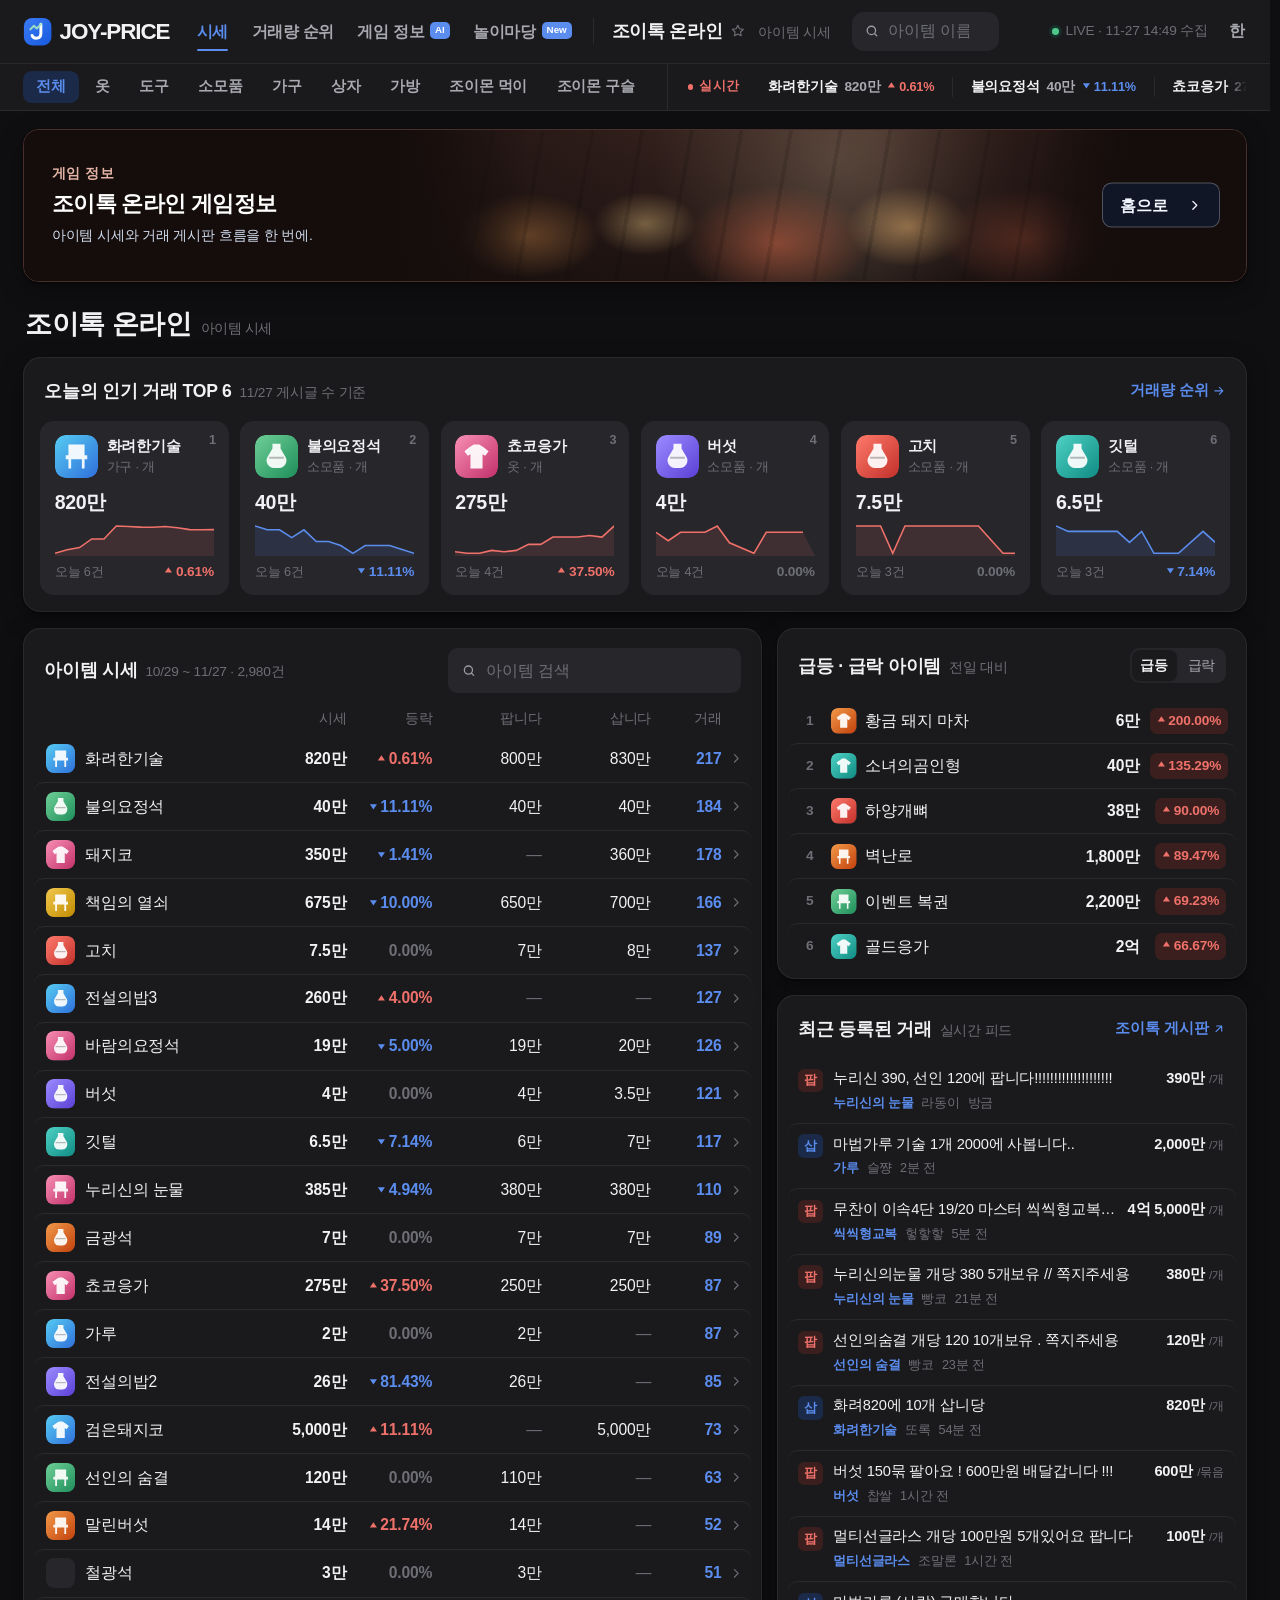
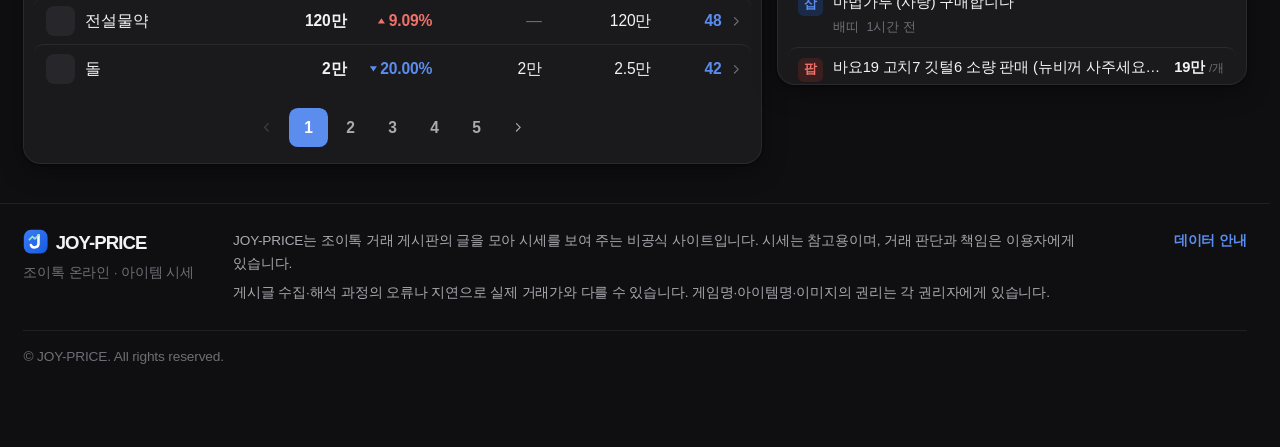
==== commit 883c7f7d: "GitHub Raw 실시간 데이터 연동" ====
--- a/index.html
+++ b/index.html
@@ -8,8 +8,8 @@
 <meta name="description" content="조이톡 온라인 아이템 시세는 JOY-PRICE. 아이템별 시세·차트와 거래 게시글을 확인하세요.">
 <link rel="icon" href="/favicon.svg" type="image/svg+xml">
 <script>(function(){var r=document.documentElement;try{var t=localStorage.getItem('joyprice-theme');r.setAttribute('data-theme',t==='light'?'light':'dark');var f=Number(localStorage.getItem('joyprice-font'));var p=[85,100,115].indexOf(f)>=0?f:100;r.style.zoom=String(p*9775/1e6);}catch(e){}})();</script>
-  <script type="module" crossorigin src="/assets/main-DE9_0mr2.js"></script>
-  <link rel="modulepreload" crossorigin href="/assets/shell-BmlOZqkw.js">
+  <script type="module" crossorigin src="/assets/main-BE37uMQG.js"></script>
+  <link rel="modulepreload" crossorigin href="/assets/shell-0G-bLYMA.js">
   <link rel="stylesheet" crossorigin href="/assets/shell-LFFnPl93.css">
 </head>
 <body>
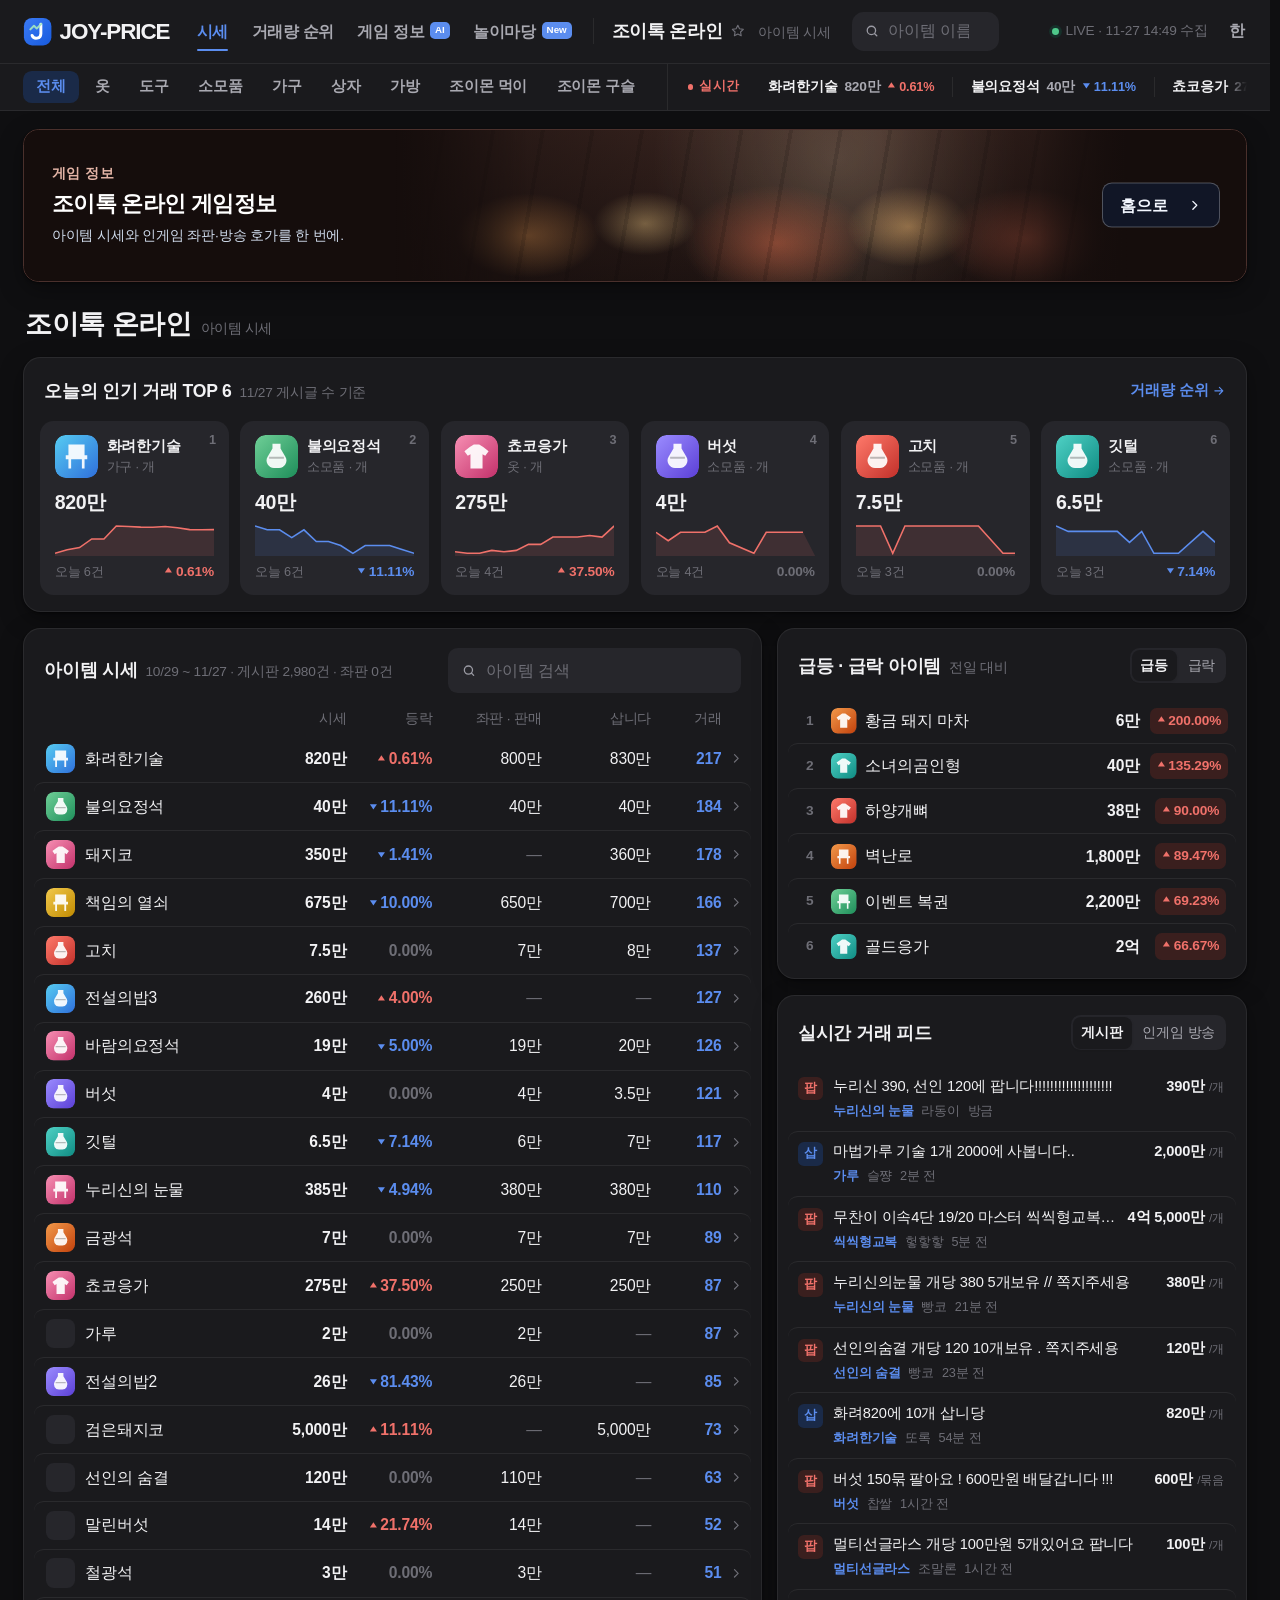
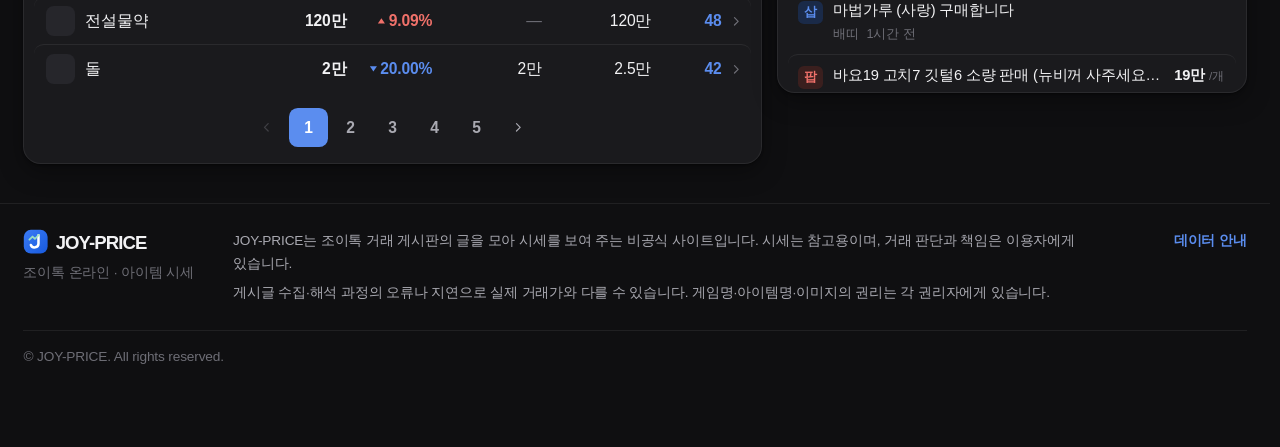
==== commit 4ed43408: "Add stall and broadcast listings UI" ====
--- a/index.html
+++ b/index.html
@@ -8,9 +8,9 @@
 <meta name="description" content="조이톡 온라인 아이템 시세는 JOY-PRICE. 아이템별 시세·차트와 거래 게시글을 확인하세요.">
 <link rel="icon" href="/favicon.svg" type="image/svg+xml">
 <script>(function(){var r=document.documentElement;try{var t=localStorage.getItem('joyprice-theme');r.setAttribute('data-theme',t==='light'?'light':'dark');var f=Number(localStorage.getItem('joyprice-font'));var p=[85,100,115].indexOf(f)>=0?f:100;r.style.zoom=String(p*9775/1e6);}catch(e){}})();</script>
-  <script type="module" crossorigin src="/assets/main-BE37uMQG.js"></script>
-  <link rel="modulepreload" crossorigin href="/assets/shell-0G-bLYMA.js">
-  <link rel="stylesheet" crossorigin href="/assets/shell-LFFnPl93.css">
+  <script type="module" crossorigin src="/assets/main-D93AT0sE.js"></script>
+  <link rel="modulepreload" crossorigin href="/assets/shell-DdwZtWzJ.js">
+  <link rel="stylesheet" crossorigin href="/assets/shell-D5l5lkWN.css">
 </head>
 <body>
 <div id="app"></div>
--- a/assets/shell-D5l5lkWN.css
+++ b/assets/shell-D5l5lkWN.css
@@ -0,0 +1 @@
+:root{--bg: #0F0F11;--card: #1A1A1D;--field: #26262B;--field2: #303036;--line: rgba(255,255,255,.11);--line2: rgba(255,255,255,.07);--text: #F2F2F4;--text2: #A9A9B1;--text3: #6E6E76;--blue: #5B8DEF;--blue-h: #7AA3F5;--blue-bg: #1A2A48;--blue-bg2: #22365C;--err: #F0716A;--err-bg: #3A1F1E;--ok: #4FC98B;--ok-bg: #16302A;--warn: #E0A64C;--warn-bg: #3A2E15;--up: #F0716A;--up-bg: #3A1F1E;--down: #5B8DEF;--down-bg: #1A2A48;--star: #F7BE3B;--sh: 0 1px 2px rgba(0,0,0,.4), 0 8px 24px rgba(0,0,0,.35);--sh-pop: 0 16px 48px rgba(0,0,0,.6);--hm-f: #2B2E35;--hm-u1: #55282A;--hm-u2: #963531;--hm-u3: #D2443B;--hm-d1: #1E3256;--hm-d2: #2B58AA;--hm-d3: #3D74DE;--hm-ink: #F2F2F4;--cover: #192b44;--r: 18px;--r2: 12px;--w: 1540px;color-scheme:dark}:root[data-theme=light]{--bg: #F5F5F7;--card: #FFFFFF;--field: #F2F2F5;--field2: #E9E9EE;--line: rgba(0,0,0,.09);--line2: rgba(0,0,0,.055);--text: #1D1D1F;--text2: #5F5F66;--text3: #9A9AA3;--blue: #175ADE;--blue-h: #1250C5;--blue-bg: #ECF2FE;--blue-bg2: #DCE7FC;--err: #D0342C;--err-bg: #FCEDEC;--ok: #1E8E5A;--ok-bg: #E8F5EE;--warn: #B26A00;--warn-bg: #FBF1E2;--up: #D0342C;--up-bg: #FCEDEC;--down: #175ADE;--down-bg: #ECF2FE;--star: #F5A800;--sh: 0 1px 2px rgba(0,0,0,.03), 0 8px 24px rgba(0,0,0,.05);--sh-pop: 0 12px 40px rgba(0,0,0,.14), 0 2px 6px rgba(0,0,0,.06);--hm-f: #E6E8EC;--hm-u1: #F5CDCA;--hm-u2: #E57C74;--hm-u3: #D0342C;--hm-d1: #CCDAF8;--hm-d2: #6A93E8;--hm-d3: #175ADE;--hm-ink: #1D1D1F;color-scheme:light}*{box-sizing:border-box}html{scrollbar-width:thin;scrollbar-color:var(--line) transparent;scrollbar-gutter:stable;overflow-x:hidden}::-webkit-scrollbar{width:8px;height:8px}::-webkit-scrollbar-thumb{background:var(--line);border-radius:100px}body{margin:0;background:var(--bg);color:var(--text);font-family:Pretendard,-apple-system,BlinkMacSystemFont,Apple SD Gothic Neo,Malgun Gothic,sans-serif;font-size:16px;line-height:1.5;letter-spacing:-.01em;-webkit-font-smoothing:antialiased;text-rendering:optimizeLegibility;min-height:100vh;display:flex;flex-direction:column;overflow-x:hidden}button,input,select{font:inherit;color:inherit;letter-spacing:inherit}button{cursor:pointer;border:0;background:none;padding:0}a{color:inherit;text-decoration:none}b,strong{font-weight:600}[hidden]{display:none!important}.dim{color:var(--text3)}.up{color:var(--up)}.down{color:var(--down)}.flat{color:var(--text3)}.num{font-variant-numeric:tabular-nums}#app{flex:1;width:100%}header.top{position:sticky;top:0;z-index:50;background:var(--card);border-bottom:1px solid var(--line2);line-height:1.5}.top-in{max-width:var(--w);margin:0 auto;padding:8px 24px;min-height:64px;display:flex;align-items:center;gap:22px}.brand{display:flex;align-items:center;gap:7px;flex:none}.brand .logo-mark{width:30px;height:30px;display:block}.brand span{font-size:23px;font-weight:800;letter-spacing:-.05em;line-height:1;color:var(--text);padding-top:2px}.gnav{display:flex;align-items:center;align-self:stretch;gap:24px;flex:none;margin:0 0 0 6px;white-space:nowrap}.gnav a{position:relative;display:flex;align-items:center;gap:6px;min-height:44px;font-size:16px;font-weight:600;color:var(--text2);letter-spacing:-.02em}.gnav a:hover,.gnav a.on{color:var(--blue)}.gnav a.on:after{content:"";position:absolute;bottom:2px;left:0;right:0;height:2px;background:var(--blue);border-radius:2px}.nav-new{display:inline-flex;align-items:center;height:17px;padding:0 5px;border-radius:5px;background:var(--blue);color:#fff;font-size:10px;font-weight:700;line-height:1;letter-spacing:0;transform:translateY(-1px)}.cur{display:flex;align-items:baseline;gap:8px;min-width:0;flex:none;padding-left:18px;border-left:1px solid var(--line2)}.cur b{font-size:18px;font-weight:700;letter-spacing:-.015em;white-space:nowrap}.cur small{font-size:14px;color:var(--text3);white-space:nowrap}.fav-btn{flex:none;width:26px;height:26px;display:inline-flex;align-items:center;justify-content:center;border-radius:8px;color:var(--text3);align-self:center;margin-left:-6px}.fav-btn svg{width:16px;height:16px;fill:none}.fav-btn:hover{background:var(--field2);color:var(--text2)}.fav-btn.on{color:var(--star)}.fav-btn.on svg{fill:currentColor}.gsearch{position:relative;flex:1;max-width:320px;min-width:150px;margin-left:auto}.gsearch input,.picker-search input{width:100%;height:40px;padding:0 14px 0 36px;background:var(--field);border:1px solid transparent;border-radius:var(--r2);font-size:16px;outline:none;transition:box-shadow .15s,border-color .15s,background-color .15s}.gsearch input:focus,.picker-search input:focus{border-color:var(--blue);box-shadow:0 0 0 3px var(--blue-bg);background:var(--card)}.gsearch input::placeholder,.picker-search input::placeholder,.search input::placeholder{color:var(--text3)}.gsearch:before,.picker-search:before,.search:before{content:"";position:absolute;left:13px;top:13px;width:14px;height:14px;pointer-events:none;z-index:1;background:url("data:image/svg+xml;utf8,<svg xmlns='http://www.w3.org/2000/svg' viewBox='0 0 24 24' fill='none' stroke='%239A9AA3' stroke-width='2.2' stroke-linecap='round'><circle cx='11' cy='11' r='7'/><path d='M20 20l-3.5-3.5'/></svg>") no-repeat center/contain}.menu{position:absolute;left:0;top:48px;width:440px;max-width:calc(100vw - 48px);max-height:min(600px,70vh);overflow:auto;background:var(--card);border:1px solid var(--line2);border-radius:14px;box-shadow:var(--sh-pop);z-index:60;padding:8px}.menu .mh{padding:6px 6px 6px 10px;font-size:14px;color:var(--text3);font-weight:500;display:flex;justify-content:space-between;align-items:center}.menu .hint{font-size:13px}.mi{display:flex;align-items:center;gap:10px;padding:8px 10px;border-radius:9px;cursor:pointer}.mi:hover{background:var(--field)}.mi.on{background:var(--blue-bg)}.mi b{flex:1;min-width:0;font-size:16px;font-weight:500;white-space:nowrap;overflow:hidden;text-overflow:ellipsis}.mi.on b{color:var(--blue);font-weight:600}.mi small{font-size:14px;color:var(--text3);white-space:nowrap}.mi .p{font-size:15px;font-weight:600;white-space:nowrap;min-width:76px;text-align:right;font-variant-numeric:tabular-nums}.mi .chg{min-width:62px;text-align:right;font-size:14px}.top-act{display:flex;align-items:center;gap:10px;flex:none;margin-left:16px}.upd{font-size:14px;color:var(--text3);white-space:nowrap;font-variant-numeric:tabular-nums;display:inline-flex;align-items:center;justify-content:flex-end;gap:7px;margin-right:4px;min-width:176px}.upd i{width:7px;height:7px;border-radius:50%;background:var(--text3);opacity:.6}.upd i.live{background:var(--ok);opacity:1;box-shadow:0 0 0 3px var(--ok-bg);animation:pulse 2.4s ease-in-out infinite}.upd i.sample{background:var(--warn);opacity:1;box-shadow:0 0 0 3px var(--warn-bg)}@keyframes pulse{0%,to{box-shadow:0 0 0 3px var(--ok-bg)}50%{box-shadow:0 0 0 6px transparent}}.icon{width:32px;height:32px;border-radius:50%;display:inline-flex;align-items:center;justify-content:center;color:var(--text2);flex:none}.icon:hover{background:var(--field);color:var(--text)}.icon svg{width:17px;height:17px}.icon .sun{display:none}:root:not([data-theme=light]) .icon .sun{display:block}:root:not([data-theme=light]) .icon .moon{display:none}.fsz{position:relative;flex:none}.fsz>.icon{font-size:16px;font-weight:700;line-height:1}.fsz>.icon[aria-expanded=true]{background:var(--field);color:var(--text)}.fsz-pop{position:absolute;top:calc(100% + 8px);right:0;z-index:60;display:flex;flex-direction:column;gap:0;padding:6px;min-width:212px;background:var(--card);border:1px solid var(--line);border-radius:12px;box-shadow:var(--sh-pop)}.lp-list{display:flex;flex-direction:column;gap:2px}.lp-lang{height:44px;padding:0 10px;display:flex;align-items:center;justify-content:space-between;gap:12px;border-radius:8px;font-size:16px;font-weight:500;color:var(--text2)}.lp-lang:hover{background:var(--field);color:var(--text)}.lp-lang svg{width:16px;height:16px;color:var(--blue);visibility:hidden}.lp-lang.on{color:var(--text);font-weight:700}.lp-lang.on svg{visibility:visible}.lp-font{display:flex;align-items:center;justify-content:space-between;gap:8px;margin-top:6px;padding:6px 0 0 10px;border-top:1px solid var(--line2)}.lp-font>span{font-size:14px;color:var(--text3)}.lp-step{display:flex;align-items:center;gap:2px}.lp-step button{width:32px;height:32px;border-radius:8px;font-size:18px;font-weight:600;color:var(--text2)}.lp-step button:hover{background:var(--field);color:var(--text)}.lp-step b{min-width:54px;text-align:center;font-size:14px;font-weight:700}.game-switch{display:none;align-items:center;justify-content:center;gap:8px;flex:none;height:40px;padding:0 13px;border-radius:var(--r2);color:var(--text2);background:var(--field)}.game-switch svg{width:20px;height:20px}.game-switch>span{display:none}.sub-bar{border-top:1px solid var(--line2)}.sub-in{max-width:var(--w);margin:0 auto;padding:0 24px;height:48px;display:flex;align-items:center;gap:20px}.cats{display:flex;align-items:center;gap:4px;flex:none;overflow-x:auto;scrollbar-width:none}.cats::-webkit-scrollbar{display:none}.cats button{height:32px;padding:0 13px;border-radius:9px;font-size:15px;font-weight:600;color:var(--text2);white-space:nowrap;transition:background-color .12s,color .12s}.cats button:hover{background:var(--field);color:var(--text)}.cats button.on{background:var(--blue-bg);color:var(--blue)}.ticker{flex:1;min-width:0;display:flex;align-items:center;gap:12px;height:100%;padding-left:20px;border-left:1px solid var(--line2)}.tk-lbl{flex:none;display:inline-flex;align-items:center;gap:6px;font-size:13px;font-weight:700;color:var(--up);letter-spacing:.02em}.tk-lbl i{width:6px;height:6px;border-radius:50%;background:var(--up);animation:blink 1.4s ease-in-out infinite}@keyframes blink{50%{opacity:.25}}.tk-view{flex:1;min-width:0;overflow:hidden;-webkit-mask-image:linear-gradient(90deg,transparent,#000 4%,#000 96%,transparent);mask-image:linear-gradient(90deg,transparent,#000 4%,#000 96%,transparent)}.tk-track{display:flex;width:max-content;animation:tick var(--tk-dur, 60s) linear infinite}.ticker:hover .tk-track{animation-play-state:paused}.tk-run{display:flex;flex:none}.tk{display:inline-flex;align-items:baseline;gap:7px;padding:0 18px;font-size:14px;white-space:nowrap;font-variant-numeric:tabular-nums;border-right:1px solid var(--line2)}.tk b{font-weight:600;color:var(--text)}.tk .p{color:var(--text2);font-weight:600}.tk:hover b{color:var(--blue)}.tk .chg{font-size:13px}@keyframes tick{to{transform:translate(-50%)}}.game-picker{width:min(420px,calc(100% - 28px));max-height:82dvh;margin:auto;padding:16px;border:1px solid var(--line2);border-radius:14px;background:var(--card);color:var(--text);box-shadow:var(--sh-pop);overflow:hidden}.game-picker[open]{display:flex;flex-direction:column;gap:12px}.game-picker::backdrop{background:#0f172a73}.picker-hd{display:flex;align-items:center;justify-content:space-between}.picker-hd h2{margin:0;font-size:20px;font-weight:600}.picker-search{position:relative}.picker-search input{height:46px}.picker-search:before{top:16px}.picker-list{overflow:auto;min-height:0;padding:3px}.game-choice{display:flex;align-items:center;gap:12px;padding:10px 12px;border-radius:10px}.game-choice:hover{background:var(--field)}.game-choice.on{background:var(--blue-bg)}.game-choice .no{width:28px;height:24px;border-radius:6px;background:var(--field);color:var(--text2);display:inline-flex;align-items:center;justify-content:center;font-size:14px;font-weight:600;flex:none}.game-choice b{flex:1;font-weight:500;white-space:nowrap;overflow:hidden;text-overflow:ellipsis}.game-choice.on b,.game-choice.on small{color:var(--blue)}.game-choice small{font-size:14px;color:var(--text3);white-space:nowrap}.wrap{max-width:var(--w);margin:0 auto;padding:18px 24px 40px}.card{background:var(--card);border:1px solid var(--line2);border-radius:var(--r);box-shadow:var(--sh);display:flex;flex-direction:column;min-width:0}.card-hd{display:flex;align-items:center;justify-content:space-between;gap:12px;padding:20px 20px 16px;min-height:64px}.card-hd h2{font-size:18px;line-height:1.4;font-weight:600;margin:0;letter-spacing:-.012em;white-space:nowrap}.card-hd h2 small{font-size:14px;color:var(--text3);font-weight:500;margin-left:8px}.card-hd .more{font-size:15px;font-weight:600;color:var(--blue);display:inline-flex;align-items:center;gap:4px;white-space:nowrap}.card-hd .more svg{width:14px;height:14px}.card-bd{padding:0 10px 10px;flex:1;min-height:0}.empty{padding:34px 20px;text-align:center;color:var(--text3);font-size:16px}.page-hd{padding:6px 2px 14px}.page-hd h1{font-size:28px;line-height:1.4;font-weight:700;margin:0;letter-spacing:-.02em;display:flex;align-items:baseline;gap:10px;flex-wrap:wrap}.page-hd h1 small{font-size:14px;font-weight:500;color:var(--text3)}.page-hd p{margin:2px 0 0;color:var(--text2);font-size:16px}.chg{font-weight:600;font-variant-numeric:tabular-nums;white-space:nowrap}.chg svg{width:9px;height:9px;margin-right:3px;vertical-align:1px}.seg{display:inline-flex;background:var(--field);padding:3px;border-radius:10px;gap:2px}.seg button{padding:0 12px;height:40px;border-radius:8px;font-size:16px;font-weight:500;color:var(--text2);white-space:nowrap;transition:background-color .15s,color .15s}.seg button.on{background:var(--card);color:var(--text);box-shadow:0 1px 3px #0000001a;font-weight:600}.seg.sm{padding:2px}.seg.sm button{padding:0 9px;height:32px;font-size:14px}.search{position:relative;flex:1;min-width:140px;max-width:300px}.search:before{left:14px;top:50%;width:15px;height:15px;transform:translateY(-50%)}.search input{width:100%;height:46px;padding:0 14px 0 38px;background:var(--field);border:1px solid transparent;border-radius:10px;font-size:16px;outline:none}.search input:focus{border-color:var(--blue);box-shadow:0 0 0 3px var(--blue-bg);background:var(--card)}.btn{display:inline-flex;align-items:center;justify-content:center;gap:7px;height:44px;padding:0 20px;border-radius:12px;background:var(--blue);color:#fff;font-size:16px;font-weight:600;white-space:nowrap}.btn:hover{background:var(--blue-h)}.btn svg{width:15px;height:15px}.tag{display:inline-flex;align-items:center;height:24px;padding:0 7px;border-radius:6px;background:var(--field);color:var(--text2);font-size:14px;font-weight:600;white-space:nowrap}.badge{display:inline-flex;align-items:center;justify-content:center;min-width:26px;height:24px;padding:0 6px;border-radius:6px;font-size:13px;font-weight:700;letter-spacing:0;flex:none}.badge.SELL{background:var(--up-bg);color:var(--up)}.badge.BUY{background:var(--down-bg);color:var(--down)}.badge.DONE{background:var(--ok-bg);color:var(--ok)}.ic{width:30px;height:30px;border-radius:8px;flex:none;display:inline-flex;overflow:hidden;background:var(--field)}.ic svg,.ic img,.ic i{width:100%;height:100%;display:block;object-fit:contain}.ic i svg{width:100%;height:100%}.ic.sm{width:26px;height:26px;border-radius:7px}.ic.lg{width:44px;height:44px;border-radius:11px}.ic.xl{width:84px;height:84px;border-radius:20px;box-shadow:0 8px 24px #00000059}.fxb-game{position:relative;isolation:isolate;min-height:156px;overflow:hidden;border:1px solid #4a302c;border-radius:16px;background:#150d0c;margin-bottom:18px;display:block}.fxb-art{position:absolute;top:0;bottom:0;right:120px;width:60%;max-width:900px;z-index:-2;pointer-events:none;-webkit-mask-image:linear-gradient(90deg,transparent,#000 18%,#000 88%,transparent);mask-image:linear-gradient(90deg,transparent,#000 18%,#000 88%,transparent);background:radial-gradient(ellipse 14% 40% at 18% 70%,rgba(255,170,90,.55),transparent 70%),radial-gradient(ellipse 10% 30% at 34% 62%,rgba(255,214,140,.5),transparent 70%),radial-gradient(ellipse 18% 55% at 52% 75%,rgba(255,120,80,.45),transparent 70%),radial-gradient(ellipse 12% 38% at 70% 64%,rgba(255,196,120,.5),transparent 70%),radial-gradient(ellipse 16% 48% at 86% 72%,rgba(232,110,80,.45),transparent 70%),radial-gradient(circle at 60% 20%,rgba(255,240,200,.18),transparent 40%),linear-gradient(180deg,#3a2520,#1f1412)}.fxb-art:before{content:"";position:absolute;top:0;right:0;bottom:0;left:0;background:repeating-linear-gradient(100deg,transparent 0 46px,rgba(0,0,0,.25) 46px 50px);opacity:.5}.fxb-game:after{content:"";position:absolute;top:0;right:0;bottom:0;left:0;z-index:-1;pointer-events:none;background:linear-gradient(90deg,#150d0c,#150d0cf0 20%,#150d0c30 53%,#150d0c00 70%,#150d0ced 93%,#150d0c)}.fxb-home{position:absolute;top:0;right:0;bottom:0;left:0;display:flex;align-items:center;padding:24px 225px 24px 28px;color:#fff;z-index:1}.fxb-copy{min-width:0;max-width:58%}.fxb-copy>small{display:block;color:#e3b4a6;font-size:14px;font-weight:600;letter-spacing:.5px;margin-bottom:6px}.fxb-copy h2{font-size:22px;font-weight:700;letter-spacing:-.6px;line-height:1.35;color:#fff;margin:0;word-break:keep-all}.fxb-copy p{margin:6px 0 0;font-size:14px;line-height:1.6;color:#d0dced;word-break:keep-all}.fxb-action{position:absolute;right:26px;top:50%;transform:translateY(-50%);z-index:2;display:inline-flex;align-items:center;gap:20px;min-height:46px;padding:10px 17px;border:1px solid rgba(255,255,255,.26);border-radius:10px;background:#111a2dcc;color:#f3f7ff;font-size:16px;font-weight:650;white-space:nowrap}.fxb-action:hover{background:#253957;border-color:#9ebae6}.fxb-action svg{width:16px;height:16px}.top6 .card-bd{padding:0 16px 16px}.t6{display:grid;grid-template-columns:repeat(6,minmax(0,1fr));gap:12px}.t6 a{position:relative;display:flex;flex-direction:column;gap:6px;padding:14px 14px 12px;border-radius:14px;background:var(--field);border:1px solid transparent;min-width:0;transition:border-color .15s,background-color .15s}.t6 a:hover{border-color:var(--blue);background:var(--blue-bg)}.t6 .hd{display:flex;align-items:center;gap:9px;min-width:0}.t6 .no{position:absolute;top:10px;right:12px;font-size:13px;font-weight:700;color:var(--text3)}.t6 .nm{min-width:0}.t6 .nm b{display:block;font-size:15px;font-weight:600;white-space:nowrap;overflow:hidden;text-overflow:ellipsis;padding-right:18px}.t6 .nm small{display:block;font-size:13px;color:var(--text3)}.t6 .pr{font-size:20px;font-weight:700;letter-spacing:-.02em;font-variant-numeric:tabular-nums;margin-top:4px;white-space:nowrap;overflow:hidden;text-overflow:ellipsis}.t6 .ft{display:flex;align-items:center;justify-content:space-between;gap:6px;font-size:13px;color:var(--text3)}.t6 .ft .chg{font-size:14px}.spark{width:100%;height:34px;display:block}.grid2{display:grid;grid-template-columns:minmax(0,1fr) 480px;gap:16px;margin-top:16px;align-items:stretch}.side{display:flex;flex-direction:column;gap:16px;min-width:0}.list-hd,.li{display:grid;grid-template-columns:1fr 112px 80px 104px 104px 64px;gap:8px}.list-hd{padding:0 30px 6px 12px;font-size:14px;color:var(--text3);font-weight:500}.list-hd span:not(:first-child){text-align:right}.li{position:relative;align-items:center;padding:9px 30px 9px 12px;border-radius:10px;font-size:16px;font-variant-numeric:tabular-nums;border-top:1px solid var(--line2);cursor:pointer}.list-hd+.li{border-top:0}.li:hover{background:var(--field)}.li:hover .n b{color:var(--blue)}.li .n{min-width:0;display:flex;align-items:center;gap:10px}.li .nm{min-width:0}.li .n b{display:block;font-weight:500;white-space:nowrap;overflow:hidden;text-overflow:ellipsis}.li .n small{display:block;font-size:13px;color:var(--text3);white-space:nowrap;overflow:hidden;text-overflow:ellipsis}.li .r{text-align:right;white-space:nowrap}.li .r b{font-weight:600}.li .r.cnt{color:var(--blue);font-weight:600}.li>.chev{position:absolute;right:8px;top:50%;width:15px;height:15px;margin-top:-7.5px;color:var(--text3)}.pager{display:flex;align-items:center;justify-content:center;gap:3px;padding:16px 10px 6px}.pager button{min-width:40px;height:40px;padding:0 8px;border-radius:9px;color:var(--text2);font-size:16px;font-weight:600;display:inline-flex;align-items:center;justify-content:center}.pager button:hover:not(:disabled):not(.on){background:var(--field);color:var(--text)}.pager button.on{background:var(--blue);color:#fff}.pager button:disabled{color:var(--text3);opacity:.45;cursor:default}.pager .chev{width:15px;height:15px}.mv{display:grid;grid-template-columns:24px minmax(0,1fr) auto 78px;align-items:center;gap:10px;padding:9px 10px;border-radius:10px;border-top:1px solid var(--line2);font-variant-numeric:tabular-nums}.mv:first-child{border-top:0}.mv:hover{background:var(--field)}.mv .no{font-size:14px;font-weight:700;color:var(--text3);text-align:center}.mv .n{display:flex;align-items:center;gap:9px;min-width:0}.mv .n b{font-weight:500;white-space:nowrap;overflow:hidden;text-overflow:ellipsis}.mv .p{font-weight:600;white-space:nowrap;text-align:right}.mv .c{text-align:right}.mv .c .chg{display:inline-block;padding:3px 7px;border-radius:7px;font-size:14px}.mv .c .chg.up{background:var(--up-bg)}.mv .c .chg.down{background:var(--down-bg)}.feed .card-bd{overflow:auto;max-height:640px}.fd{display:grid;grid-template-columns:auto minmax(0,1fr) auto;gap:4px 10px;align-items:center;padding:10px;border-radius:10px;border-top:1px solid var(--line2)}.fd:first-child{border-top:0}.fd:hover{background:var(--field)}.fd .badge{grid-row:1 / span 2;align-self:start;margin-top:1px}.fd .tt{min-width:0;font-size:15px;font-weight:500;white-space:nowrap;overflow:hidden;text-overflow:ellipsis}.fd .pr{font-weight:600;font-size:15px;white-space:nowrap;text-align:right;font-variant-numeric:tabular-nums;padding-right:2px}.fd .pr small{font-size:12px;font-weight:500;margin-left:1px}.fd .mt{grid-column:2 / -1;display:flex;gap:8px;font-size:13px;color:var(--text3);min-width:0;white-space:nowrap}.fd .mt a{color:var(--blue);font-weight:600}.fd .mt a:hover{text-decoration:underline}.fd.new{animation:flash 1.6s ease-out}@keyframes flash{0%{background:var(--blue-bg)}}.crumb{display:flex;align-items:center;justify-content:space-between;gap:16px;padding:0 2px 10px;flex-wrap:wrap}.crumb nav{display:flex;align-items:baseline;gap:6px;flex-wrap:wrap;min-width:0;font-size:14px;color:var(--text2)}.crumb nav a:hover{color:var(--blue)}.crumb nav .sep{color:var(--text3)}.crumb nav b{font-size:18px;font-weight:700;color:var(--text)}.crumb nav small{color:var(--text3);font-size:14px;margin-left:6px}.crumb .search{max-width:294px}.crumb .search input{background:var(--card);border-color:var(--line2)}.crumb .search .menu{top:52px;right:0;left:auto;width:360px}.ia{display:grid;grid-template-columns:280px minmax(0,1fr);gap:22px;align-items:stretch}.ia-left{overflow:hidden}.ia-cover{min-height:264px;background:var(--cover);color:#fff;padding:22px;display:flex;flex-direction:column}.ia-cover-top{display:flex;align-items:center;justify-content:space-between;gap:9px;color:#a4b8d3;font-size:14px}.ia-cover-tag{border:1px solid #536984;border-radius:5px;padding:3px 7px;color:#dce8fa;flex:none}.ia-cover .art{flex:1;display:flex;align-items:center;justify-content:center;padding:18px 0}.ia-cover h1{font-size:26px;line-height:1.35;letter-spacing:-.6px;font-weight:700;margin:0}.ia-cover p.al{font-size:14px;margin:6px 0 0;color:#a4b8d3}.ia-info{padding:20px 22px 22px}.ia-info h2{font-size:18px;font-weight:600;margin:0 0 8px}.ia-info dl{margin:0}.ia-info .row{display:flex;justify-content:space-between;gap:12px;padding:11px 0;border-bottom:1px solid var(--line2);font-size:15px}.ia-info dt{color:var(--text3)}.ia-info dd{margin:0;text-align:right;font-weight:500}.ia-info .brief{margin:14px 0 0;font-size:14px;line-height:1.7;color:var(--text2);word-break:keep-all}.ia-main{overflow:hidden}.ia-tools{display:flex;align-items:center;justify-content:space-between;gap:12px;padding:18px 24px;border-bottom:1px solid var(--line2);flex-wrap:wrap}.ia-tools .lbl{font-size:14px;color:var(--text3);margin-right:10px}.ia-tools .grp{display:flex;align-items:center}.ia-tools .range{font-size:14px;color:var(--text3)}.ia-summary{padding:23px 24px 10px;display:flex;align-items:flex-end;justify-content:space-between;gap:20px;flex-wrap:wrap}.ia-price-label{display:flex;align-items:center;gap:8px;color:var(--text3);font-size:14px}.ia-price{display:flex;align-items:baseline;flex-wrap:wrap;gap:8px;margin-top:6px}.ia-price strong{font-size:44px;font-weight:750;line-height:1.15;letter-spacing:-1.2px;font-variant-numeric:tabular-nums}.ia-price>span{color:var(--text3);font-size:14px;white-space:nowrap}.ia-price .chg{font-size:16px}.ia-price-sub{font-size:14px;color:var(--text3);margin-top:6px}.ia-stats{display:grid;grid-template-columns:repeat(4,auto);gap:6px 28px;text-align:right}.ia-stats .k{font-size:14px;color:var(--text3)}.ia-stats b{display:block;font-size:17px;font-weight:650;font-variant-numeric:tabular-nums;white-space:nowrap;margin-top:4px}.ia-stats b.ask{color:var(--up)}.ia-stats b.bid{color:var(--down)}.chart-box{position:relative;height:330px;padding:4px 18px 0 14px}.chart-ft{display:flex;justify-content:space-between;align-items:center;gap:12px;padding:8px 24px 18px;font-size:14px;color:var(--text3);flex-wrap:wrap}.chart-ft .lg{display:flex;gap:14px;flex-wrap:wrap}.chart-ft .lg span{display:inline-flex;align-items:center;gap:6px}.chart-ft .lg i{width:10px;height:10px;border-radius:50%}.chart-ft .lg i.bar{border-radius:2px}.ia-split{display:grid;grid-template-columns:1fr 1fr;border-top:1px solid var(--line2)}.ia-split>section{padding:20px 24px 18px;min-width:0}.ia-split>section+section{border-left:1px solid var(--line2)}.sec-hd{display:flex;align-items:center;justify-content:space-between;gap:10px;margin-bottom:10px;flex-wrap:wrap}.sec-hd h3{margin:0;font-size:18px;font-weight:600}.sec-hd h3 small{font-size:14px;color:var(--text3);font-weight:500;margin-left:7px}.ob-hd,.ob{display:grid;grid-template-columns:minmax(0,1fr) 70px 92px;gap:8px;align-items:center}.ob-hd{font-size:14px;color:var(--text3);font-weight:500;padding:0 8px 8px;border-bottom:1px solid var(--line2)}.ob-hd span:not(:first-child){text-align:right}.ob{position:relative;padding:9px 8px;font-size:15px;font-variant-numeric:tabular-nums;border-bottom:1px solid var(--line2);isolation:isolate}.ob .bar{position:absolute;top:3px;bottom:3px;right:0;z-index:-1;border-radius:6px;opacity:.55}.sell .ob .bar{background:var(--up-bg)}.buy .ob .bar{background:var(--down-bg)}.ob .p{font-weight:650}.sell .ob .p{color:var(--up)}.buy .ob .p{color:var(--down)}.ob .q,.ob .a{text-align:right;color:var(--text2);white-space:nowrap;overflow:hidden;text-overflow:ellipsis}.ob .a{font-size:14px}.ob-best{font-size:14px;color:var(--text3)}.ob-best b{color:var(--text);margin-left:4px}.ia-trades{padding:20px 24px 18px;border-top:1px solid var(--line2)}.tr-hd,.trow{display:grid;grid-template-columns:52px minmax(0,1fr) 110px 100px 110px 92px;gap:10px;align-items:center}.tr-hd{font-size:14px;color:var(--text3);font-weight:500;padding:0 8px 8px;border-bottom:1px solid var(--line2)}.tr-hd span:nth-child(n+3){text-align:right}.trow{padding:10px 8px;border-bottom:1px solid var(--line2);font-size:15px;font-variant-numeric:tabular-nums}.trow:hover{background:var(--field)}.trow .t{min-width:0}.trow .t b{display:block;font-weight:500;white-space:nowrap;overflow:hidden;text-overflow:ellipsis}.trow .t small{display:block;font-size:13px;color:var(--text3);white-space:nowrap;overflow:hidden;text-overflow:ellipsis}.trow:hover .t b{color:var(--blue)}.trow .t b svg{width:12px;height:12px;margin-left:4px;vertical-align:-1px;color:var(--text3)}.trow .p{text-align:right;font-weight:650;white-space:nowrap}.trow .q,.trow .w,.trow .d{text-align:right;color:var(--text2);white-space:nowrap;overflow:hidden;text-overflow:ellipsis}.trow .d{font-size:14px}.more-btn{display:block;width:100%;height:44px;margin-top:12px;border-radius:10px;background:var(--field);color:var(--text2);font-weight:600}.more-btn:hover{background:var(--field2);color:var(--text)}.hm{margin-bottom:22px}.hm-lg{display:flex;align-items:center;gap:3px;font-size:14px;color:var(--text3);font-weight:500;white-space:nowrap}.hm-lg span{margin:0 4px}.hm-lg i{width:16px;height:10px;border-radius:3px}.hm-bd{padding:0 20px 20px}.hm-map{position:relative;height:380px}.hm-t{position:absolute;display:flex;flex-direction:column;padding:10px 12px;border-radius:8px;overflow:hidden;color:#fff;font-variant-numeric:tabular-nums;min-width:0;transition:filter .12s,box-shadow .12s}.hm-t:hover{filter:brightness(1.08);box-shadow:inset 0 0 0 2px #ffffff8c}.hm-t b{font-size:16px;font-weight:600;line-height:1.3;white-space:nowrap;overflow:hidden;text-overflow:ellipsis}.hm-t strong{display:block;font-size:19px;font-weight:700;line-height:1.2;margin-top:3px;white-space:nowrap}.hm-t em{font-style:normal;font-size:14px;font-weight:600;margin-top:3px;white-space:nowrap;opacity:.9}.hm-t .chg{color:inherit}.hm-t.l b{font-size:18px}.hm-t.l strong{font-size:27px;margin-top:4px}.hm-t.m{padding:7px 9px}.hm-t.m b{font-size:14px}.hm-t.m strong{font-size:16px;margin-top:2px}.hm-t.s{padding:5px 6px}.hm-t.s b{font-size:13px}.hm-t.s strong{font-size:13px;margin-top:0}.hm-t.s em{display:none}.hm-t.x{padding:0;border-radius:5px}.hm-t.x>*{display:none}.hm-t.f,.hm-lg .f{background:var(--hm-f)}.hm-t.u1,.hm-lg .u1{background:var(--hm-u1)}.hm-t.u2,.hm-lg .u2{background:var(--hm-u2)}.hm-t.u3,.hm-lg .u3{background:var(--hm-u3)}.hm-t.d1,.hm-lg .d1{background:var(--hm-d1)}.hm-t.d2,.hm-lg .d2{background:var(--hm-d2)}.hm-t.d3,.hm-lg .d3{background:var(--hm-d3)}.hm-t.f,.hm-t.u1,.hm-t.d1{color:var(--hm-ink)}.rk-hd,.rk{display:grid;grid-template-columns:44px minmax(0,1fr) 112px 120px 88px 110px 100px 88px;gap:8px;align-items:center;padding:0 12px}.rk-hd{padding-bottom:6px;font-size:14px;color:var(--text3);font-weight:500}.rk-hd span:nth-child(n+3){text-align:right}.rk{padding-top:10px;padding-bottom:10px;border-top:1px solid var(--line2);font-size:16px;font-variant-numeric:tabular-nums;transition:background-color .12s}.rk:hover{background:var(--field)}.rk .no{display:inline-flex;align-items:center;justify-content:center;width:44px;height:24px;border-radius:6px;background:var(--field);color:var(--text2);font-size:14px;font-weight:600}.rk .n{min-width:0;display:flex;align-items:center;gap:10px}.rk .n b{font-weight:500;white-space:nowrap;overflow:hidden;text-overflow:ellipsis}.rk .u{text-align:right;font-size:14px;color:var(--text3);white-space:nowrap}.rk .p{text-align:right;font-weight:600;white-space:nowrap}.rk .c,.rk .kc{text-align:right}.rk .s{text-align:right;color:var(--text2);white-space:nowrap}.rk .k{text-align:right;color:var(--blue);font-weight:600;white-space:nowrap}.rank-card .card-bd{padding:12px 10px 10px}.ihero-hd{display:flex;align-items:flex-end;justify-content:space-between;gap:16px;padding:6px 2px 14px}.ihero-hd h1{margin:0;font-size:22px;font-weight:700;letter-spacing:-.02em}.ihero-hd p{margin:4px 0 0;color:var(--text2);font-size:16px}.ihero-hd small{color:var(--text3);font-size:14px;white-space:nowrap}.ihero{display:grid;grid-template-columns:minmax(0,1.9fr) repeat(5,minmax(0,1fr));gap:10px;height:324px;margin-bottom:52px}.ih{position:relative;overflow:hidden;border-radius:14px;display:flex;flex-direction:column;justify-content:flex-end;padding:22px 16px;color:#fff;isolation:isolate;transition:transform .2s}.ih:hover{transform:translateY(-2px)}.ih:after{content:"";position:absolute;top:0;right:0;bottom:0;left:0;z-index:-1;background:linear-gradient(0deg,#000000b8,#0000 60%)}.ih .glyph{position:absolute;top:0;right:0;bottom:0;left:0;z-index:-2;display:flex;align-items:center;justify-content:center}.ih .glyph svg{width:46%;max-width:160px;opacity:.9;filter:drop-shadow(0 18px 30px rgba(0,0,0,.45))}.ih b{font-size:18px;font-weight:700;text-align:center;text-shadow:0 2px 8px rgba(0,0,0,.5)}.ih.big{padding:26px}.ih.big .glyph{justify-content:flex-end;padding-right:8%}.ih.big .glyph svg{width:34%}.ih.big small{color:#9fc0ff;font-size:14px;font-weight:600}.ih.big h2{margin:6px 0 0;font-size:30px;font-weight:800;letter-spacing:-.03em}.ih.big p{margin:8px 0 0;font-size:15px;color:#e4e9f2}.ih.big .ft{display:flex;justify-content:space-between;align-items:center;margin-top:18px;padding-top:14px;border-top:1px solid rgba(255,255,255,.25);font-size:14px}.ih.big .ft span:last-child{display:inline-flex;align-items:center;gap:8px;font-weight:600;font-size:15px}.ih.big .ft svg{width:15px;height:15px}.top10 .card-bd{padding:0 14px 14px}.t10{display:grid;grid-template-columns:repeat(5,minmax(0,1fr));gap:4px 20px}.t10 a{display:flex;align-items:center;gap:12px;padding:10px;border-radius:10px;min-width:0}.t10 a:hover{background:var(--field)}.t10 .no{width:26px;height:24px;border-radius:6px;background:var(--field);color:var(--text2);display:inline-flex;align-items:center;justify-content:center;font-size:14px;font-weight:600;flex:none}.t10 .nm{flex:1;min-width:0}.t10 .nm b{display:block;font-weight:600;white-space:nowrap;overflow:hidden;text-overflow:ellipsis}.t10 .nm small{display:block;font-size:14px;color:var(--text3)}.t10 .chev{width:15px;height:15px;color:var(--text3);flex:none}.grid-info{display:grid;grid-template-columns:minmax(0,1fr) 308px;gap:24px;margin-top:24px;align-items:start}.posts .card-bd{padding:0 20px 20px}.pgrid{display:grid;grid-template-columns:repeat(3,minmax(0,1fr));gap:24px 16px}.pc{display:flex;flex-direction:column;min-width:0}.pc .th{position:relative;aspect-ratio:16 / 9;border-radius:6px;overflow:hidden;display:flex;align-items:center;justify-content:center}.pc .th svg{width:30%;filter:drop-shadow(0 10px 20px rgba(0,0,0,.4))}.pc b{margin-top:10px;font-size:16px;font-weight:600;line-height:1.45;display:-webkit-box;-webkit-line-clamp:2;-webkit-box-orient:vertical;overflow:hidden}.pc p{margin:4px 0 0;font-size:15px;color:var(--text2);white-space:nowrap;overflow:hidden;text-overflow:ellipsis}.pc small{margin-top:4px;font-size:14px;color:var(--text3)}.pc:hover b{color:var(--blue)}.side-col{display:flex;flex-direction:column;gap:24px;min-width:0}.quick .card-bd{padding:0 20px 14px}.qk{display:flex;align-items:center;gap:14px;padding:16px 0;border-top:1px solid var(--line2)}.qk:first-child{border-top:0}.qk .ic{width:52px;height:52px;border-radius:10px}.qk div{flex:1;min-width:0}.qk b{display:block;font-weight:600}.qk small{display:block;font-size:14px;color:var(--text3);line-height:1.5}.qk .chev{width:15px;height:15px;color:var(--text3);flex:none}.qk:hover b{color:var(--blue)}.note-card{padding:30px 22px;gap:14px;align-items:center;text-align:center}.note-card .ic{width:64px;height:64px;border-radius:16px}.note-card em{font-style:normal;color:var(--blue);font-weight:600;font-size:14px}.note-card b{font-size:19px;font-weight:700;word-break:keep-all}.note-card p{margin:0;font-size:14px;color:var(--text2);word-break:keep-all}.play{display:grid;grid-template-columns:312px minmax(0,1fr);gap:18px;align-items:start;margin-bottom:24px}.tools .card-hd{padding-bottom:8px}.tools .card-bd{padding:0 8px 8px}.tl{display:flex;align-items:center;gap:12px;padding:13px 12px;border-radius:12px;width:100%;text-align:left}.tl:hover{background:var(--field)}.tl.on{background:var(--blue-bg)}.tl.on b{color:var(--blue)}.tl .ic{width:40px;height:40px;border-radius:10px}.tl b{display:block;font-weight:600}.tl small{display:block;font-size:14px;color:var(--text3)}.stage{overflow:hidden}.stage-hero{position:relative;height:336px;display:flex;align-items:flex-end;justify-content:space-between;padding:0 24px 26px;color:#fff;isolation:isolate;overflow:hidden}.stage-hero .glyph{position:absolute;top:0;right:0;bottom:0;left:0;z-index:-1;display:flex;align-items:center;justify-content:center}.stage-hero .glyph svg{width:220px;filter:drop-shadow(0 20px 40px rgba(0,0,0,.5))}.stage-hero:after{content:"";position:absolute;top:0;right:0;bottom:0;left:0;z-index:-1;background:linear-gradient(0deg,rgba(0,0,0,.6),transparent 55%)}.stage-hero h2{margin:0;font-size:30px;font-weight:800;letter-spacing:-.02em}.stage-hero a{font-weight:600;display:inline-flex;align-items:center;gap:8px;font-size:15px}.stage-hero a svg{width:15px;height:15px}.calc{display:flex;align-items:center;gap:14px;padding:16px 20px 16px 24px;border-bottom:1px solid var(--line2);flex-wrap:wrap}.calc label{font-size:14px;color:var(--text3)}.calc select,.calc input{height:44px;padding:0 12px;border-radius:10px;border:1px solid transparent;background:var(--field);font-size:16px;outline:none}.calc select:focus,.calc input:focus{border-color:var(--blue)}.calc input{width:110px;text-align:right}.calc .res{margin-left:auto;text-align:right}.calc .res small{display:block;font-size:13px;color:var(--text3)}.calc .res b{font-size:22px;font-weight:700;font-variant-numeric:tabular-nums}.tiles3{display:grid;grid-template-columns:repeat(3,minmax(0,1fr))}.tiles3 a{position:relative;padding:20px 20px 22px;min-width:0}.tiles3 a+a{border-left:1px solid var(--line2)}.tiles3 a:hover{background:var(--field)}.tiles3 .ic{width:64px;height:64px;border-radius:12px}.tiles3 .arr{position:absolute;top:20px;right:20px;width:16px;height:16px;color:var(--text3)}.tiles3 b{display:block;margin-top:22px;font-size:18px;font-weight:700}.tiles3 small{display:block;margin-top:18px;font-size:14px;color:var(--text3)}.gtabs{background:var(--card);border-bottom:1px solid var(--line2)}.gtabs{display:block}.gtabs-in{max-width:var(--w);margin:0 auto;padding:8px 24px;display:flex;align-items:center;gap:16px;min-height:64px}.gtabs .gname{display:flex;align-items:center;gap:9px;font-weight:600;padding-right:18px;border-right:1px solid var(--line2);white-space:nowrap}.gtabs .gname .logo-mark{width:26px;height:26px}.gtabs .gtab-list{display:flex;gap:4px;flex:1;overflow-x:auto;scrollbar-width:none}.gtabs .gtab-list a{height:46px;padding:0 22px;display:inline-flex;align-items:center;border-radius:10px;font-weight:600;white-space:nowrap}.gtabs .gtab-list a.on{background:var(--blue-bg);color:var(--blue)}.gtabs .gtab-list a:hover:not(.on){background:var(--field)}.gtabs .go{color:var(--blue);font-weight:600;display:inline-flex;align-items:center;gap:6px;white-space:nowrap}.gtabs .go svg{width:14px;height:14px}.ghero{position:relative;height:270px;border-radius:16px;overflow:hidden;padding:56px 40px;color:#fff;isolation:isolate;background:#101724;margin-bottom:24px;border:1px solid #344154}.ghero .fxb-art{right:0;width:75%;max-width:none}.ghero:after{content:"";position:absolute;top:0;right:0;bottom:0;left:0;z-index:-1;background:linear-gradient(90deg,#101724 15%,#10172499,#10172400 75%)}.ghero small{font-size:14px;font-weight:700;color:#e8a184;letter-spacing:2px}.ghero h1{margin:6px 0 0;font-size:36px;font-weight:800;letter-spacing:-.03em}.ghero p{margin:10px 0 0;font-size:15px;color:#dfe6f1}.ghero .meta{margin-top:20px;display:flex;gap:12px;font-size:14px;color:#dfe6f1}.ghero .meta span+span{padding-left:12px;border-left:1px solid rgba(255,255,255,.3)}.ggrid{display:grid;grid-template-columns:minmax(0,1fr) 306px;gap:24px;align-items:start}.gcol{display:flex;flex-direction:column;gap:24px;min-width:0}.gcol .card-bd{padding:0 24px 24px}.g2{display:grid;grid-template-columns:1fr 1fr;gap:20px}.g3{display:grid;grid-template-columns:repeat(3,minmax(0,1fr));gap:18px}.gp{border:1px solid var(--line2);border-radius:12px;overflow:hidden;display:flex;flex-direction:column}.gp .th{aspect-ratio:27 / 10;display:flex;align-items:center;justify-content:center}.gp .th svg{width:18%;filter:drop-shadow(0 10px 20px rgba(0,0,0,.4))}.gp .bd{padding:22px 20px 20px}.gp em{font-style:normal;font-size:14px;color:var(--blue);font-weight:500}.gp b{display:block;margin-top:10px;font-size:19px;font-weight:700}.gp p{margin:10px 0 0;font-size:14px;color:var(--text2);line-height:1.7}.gp small{display:block;margin-top:18px;font-size:14px;color:var(--text2)}.gp:hover b{color:var(--blue)}.gi{border:1px solid var(--line2);border-radius:12px;padding:20px 18px;display:flex;flex-direction:column}.gi .top{display:flex;gap:16px;align-items:flex-start;padding-bottom:18px;border-bottom:1px solid var(--line2)}.gi .ic{width:62px;height:62px;border-radius:10px}.gi .top small{display:block;font-size:14px;color:var(--text3)}.gi .top b{display:block;font-size:18px;font-weight:700;margin-top:4px}.gi .top span{display:block;font-size:14px;color:var(--text2);margin-top:4px}.gi .pr{margin-top:16px;font-size:16px;color:var(--text2);font-variant-numeric:tabular-nums}.gi:hover .top b{color:var(--blue)}.tip{border:1px solid var(--line2);border-radius:12px;overflow:hidden}.tip .th{height:180px;position:relative;display:flex;align-items:flex-end;padding:16px 18px;color:#fff;isolation:isolate}.tip .th:after{content:"";position:absolute;top:0;right:0;bottom:0;left:0;z-index:-1;background:linear-gradient(0deg,rgba(0,0,0,.6),transparent 70%)}.tip .th .glyph{position:absolute;top:0;right:0;bottom:0;left:0;z-index:-2;display:flex;align-items:center;justify-content:center}.tip .th .glyph svg{width:70px}.tip .th small{display:block;font-size:13px;opacity:.85}.tip .th b{display:block;font-size:18px;font-weight:700}.tip .bd{padding:16px 18px}.tip dl{margin:0;display:grid;grid-template-columns:110px 1fr;gap:10px 8px;font-size:14px}.tip dt{color:var(--text3)}.tip dd{margin:0;font-weight:600}.tip .ft{display:flex;justify-content:space-between;align-items:center;margin-top:16px;padding-top:14px;border-top:1px solid var(--line2);font-size:14px}.tip .ft span:first-child{color:var(--blue);border:1px solid var(--line);border-radius:4px;padding:2px 8px}.tip .ft span:last-child{color:var(--blue)}.sched{display:flex;gap:14px;align-items:flex-start}.sched .dt{width:52px;border-radius:8px;overflow:hidden;text-align:center;background:#1f2b44;color:#fff;flex:none}.sched .dt small{display:block;background:#2f4a7c;font-size:13px;padding:3px 0}.sched .dt b{display:block;font-size:24px;font-weight:700;padding:4px 0 0}.sched .dt span{display:block;font-size:12px;padding-bottom:6px;color:#b8c6e0}.sched em{font-style:normal;font-size:14px;color:var(--ok)}.sched b.t{display:block;margin-top:6px;font-weight:600}.sched small.d{display:block;color:var(--text3);font-size:14px;margin-top:4px}.plist .pl{display:block;padding:12px 0;border-top:1px solid var(--line2)}.plist .pl:first-child{border-top:0}.plist .pl b{display:block;font-weight:600}.plist .pl small{display:block;font-size:14px;color:var(--text3);font-variant-numeric:tabular-nums}.plist .pl:hover b{color:var(--blue)}.foot{max-width:var(--w);width:100%;flex:none;margin:0 auto;padding:26px 24px 34px;border-top:1px solid var(--line2);font-size:14px;line-height:1.7}.ft-in{display:flex;align-items:flex-start;gap:40px;flex-wrap:wrap}.ft-brand{flex:none}.ft-brand .brand{display:flex;align-items:center;gap:7px}.ft-brand .logo-mark{width:26px;height:26px;display:block}.ft-brand .brand span{font-size:19px;font-weight:800;letter-spacing:-.05em;line-height:1;padding-top:2px}.ft-brand small{display:block;margin-top:7px;font-size:14px;color:var(--text3)}.ft-txt{flex:1;min-width:260px}.ft-txt p{margin:0 0 5px;font-size:14px;color:var(--text2);line-height:1.7;word-break:keep-all}.ft-side{flex:none;margin-left:auto}.ft-link{font-size:14px;font-weight:600;color:var(--blue)}.ft-link:hover{text-decoration:underline}.ft-bar{display:flex;justify-content:space-between;gap:16px;margin-top:22px;padding-top:14px;border-top:1px solid var(--line2);font-size:14px;color:var(--text3)}.toast{position:fixed;left:50%;bottom:32px;transform:translate(-50%,10px);background:var(--text);color:var(--bg);padding:11px 20px;border-radius:100px;font-size:16px;font-weight:600;box-shadow:0 12px 32px #0000003d;opacity:0;visibility:hidden;pointer-events:none;transition:opacity .18s,transform .18s,visibility .18s;z-index:200}.toast.show{opacity:1;visibility:visible;transform:translate(-50%)}@media(max-width:1180px){.upd{min-width:0}.upd .t{display:none}.grid2{grid-template-columns:1fr}.t6{grid-template-columns:repeat(3,minmax(0,1fr))}.rk-hd,.rk{grid-template-columns:40px minmax(0,1fr) 104px 108px 82px 92px 82px}.rk-hd span:nth-child(6),.rk .s{display:none}.ia{grid-template-columns:250px minmax(0,1fr);gap:16px}.ia-stats{grid-template-columns:repeat(2,auto)}.grid-info,.ggrid{grid-template-columns:minmax(0,1fr) 280px}.g3{grid-template-columns:repeat(2,minmax(0,1fr))}}@media(max-width:1100px){.top-in{gap:16px}.top-in>.gsearch{min-width:120px;max-width:220px}.gnav{gap:18px}}@media(max-width:960px){header.top .top-in{display:grid;grid-template-columns:minmax(0,1fr) auto auto;grid-template-rows:40px;grid-auto-rows:auto;gap:0 10px;min-height:0;padding:6px 14px 0}.top-in>.brand{grid-column:1;grid-row:1}.top-in>.top-act{grid-column:3;grid-row:1;margin:0}.top-in>.gnav{grid-column:1 / -1;grid-row:2;gap:24px;margin:0}.gnav a.on:after{bottom:0}.top-in>.gsearch{display:none}.top-in>.game-switch{display:inline-flex;grid-column:2;grid-row:1;align-self:center;width:34px;height:34px;padding:7px;background:none;color:var(--text2)}.top-in>.cur{grid-column:1 / -1;grid-row:3;border:0;padding:8px 0 10px}.upd{margin-right:2px}.sub-in{padding:0 14px;gap:14px}.ia{grid-template-columns:220px minmax(0,1fr);gap:14px}.ia-cover h1{font-size:22px}.ia-price strong{font-size:38px}.ia-split{grid-template-columns:1fr}.ia-split>section+section{border-left:0;border-top:1px solid var(--line2)}.fxb-art{right:90px;width:72%}.fxb-home{padding-right:190px;padding-left:24px}.fxb-copy{max-width:80%}.fxb-action{right:20px;gap:12px;padding:10px 14px}.play{grid-template-columns:1fr}.gtabs .gname{display:none}}@media(max-width:860px){.top-in,.sub-in{padding-left:14px;padding-right:14px}.cur b{font-size:17px}.wrap{padding:12px 14px 30px}.brand span{font-size:20px}.brand .logo-mark{width:26px;height:26px}.sub-in{height:auto;flex-direction:column;align-items:stretch;gap:0}.cats{padding:8px 0}.ticker{border-left:0;border-top:1px solid var(--line2);padding:0;height:40px}.ia{grid-template-columns:minmax(0,1fr)}.ia-cover{min-height:0;display:grid;grid-template-columns:65px minmax(0,1fr);gap:0 15px;padding:18px 20px;align-items:center}.ia-cover .art{grid-column:1;grid-row:1 / span 3;padding:0}.ia-cover .ic.xl{width:62px;height:62px;border-radius:14px}.ia-cover-top,.ia-cover h1,.ia-cover p.al{grid-column:2}.ia-info{padding:16px 20px}.grid-info,.ggrid{grid-template-columns:1fr}}@media(max-width:600px){.fxb-game{min-height:178px;border-radius:13px;margin-bottom:14px}.fxb-art{width:100%;right:0;max-width:none;-webkit-mask-image:none;mask-image:none}.fxb-game:after{background:linear-gradient(90deg,#0b1224e8,#0b1224a1 42%,#0b122421),linear-gradient(0deg,rgba(11,18,36,.91),transparent 72%)}.fxb-home{align-items:flex-start;padding:22px 20px}.fxb-copy{max-width:90%}.fxb-copy h2{font-size:20px;text-shadow:0 2px 8px rgba(0,0,0,.4)}.fxb-copy p{max-width:230px}.fxb-action{top:auto;bottom:15px;right:16px;transform:none;min-height:44px;padding:9px 12px;font-size:14px;gap:12px;background:#10192cde}.page-hd h1{font-size:25px}.t6{display:flex;gap:8px;overflow-x:auto;scroll-snap-type:x mandatory;scrollbar-width:none;margin:0 -16px;padding:0 16px}.t6::-webkit-scrollbar{display:none}.t6 a{padding:12px;flex:0 0 calc(50% - 4px);scroll-snap-align:start}.top6 .card-hd h2 small{display:none}.fd:nth-child(n+7){display:none}.feed .card-bd{max-height:none}.t6 .pr{font-size:18px}.card-hd{flex-wrap:wrap}#itemCard .card-hd h2 small{display:block;margin:4px 0 0}#itemCard .search{max-width:none;flex-basis:100%}.list-hd,.li{grid-template-columns:minmax(0,1fr) 84px 72px 50px;gap:6px}.list-hd span:nth-child(4),.list-hd span:nth-child(5),.li .r.a,.li .r.b{display:none}.li{padding-right:10px;font-size:15px}.list-hd{padding-right:10px}.li>.chev{display:none}.li .n{gap:8px}.li .n b{font-size:14px}.pager{gap:2px;padding:14px 4px 4px}.pager button{min-width:33px;padding:0 4px}.mv{grid-template-columns:20px minmax(0,1fr) auto 72px;gap:8px}.rk-hd,.rk{grid-template-columns:28px minmax(0,1fr) 76px 64px;gap:6px;padding-left:8px;padding-right:8px}.rk-hd span:nth-child(3),.rk-hd span:nth-child(5),.rk-hd span:nth-child(8),.rk .u,.rk .c,.rk .kc{display:none}.rk .no{width:28px}.rk .n .ic{display:none}.hm-bd{padding:0 14px 14px}.hm-map{height:340px}.hm-lg i{width:11px;height:9px}.crumb .search{max-width:none;flex-basis:100%}.crumb .search .menu{width:100%}.ia-tools{padding:14px 16px}.ia-summary{padding:18px 16px 8px}.ia-price strong{font-size:32px}.ia-stats{grid-template-columns:repeat(2,minmax(0,1fr));text-align:left;width:100%}.chart-box{height:260px;padding:0 6px 0 4px}.chart-ft{padding:8px 16px 16px}.ia-split>section,.ia-trades{padding:18px 16px}.tr-hd,.trow{grid-template-columns:40px minmax(0,1fr) 78px;gap:8px}.tr-hd span:nth-child(4),.tr-hd span:nth-child(5),.tr-hd span:nth-child(6),.trow .q,.trow .w,.trow .d{display:none}.ob-hd,.ob{grid-template-columns:minmax(0,1fr) 62px 72px}.ft-in{gap:18px}.ft-side{margin-left:0;flex-basis:100%}.ft-txt{min-width:0;flex-basis:100%}.ihero-hd{flex-direction:column;align-items:flex-start;gap:4px}.pgrid,.g2,.g3,.tiles3{grid-template-columns:1fr}.tiles3 a+a{border-left:0;border-top:1px solid var(--line2)}.stage-hero{height:240px}.stage-hero .glyph svg{width:150px}.calc .res{margin-left:0;width:100%;text-align:left}.ghero{height:auto;padding:32px 22px}.ghero h1{font-size:28px}.gtabs-in{padding:6px 14px;min-height:0}.gtabs .gtab-list a{padding:0 14px;height:40px}.gtabs .go{display:none}.gcol .card-bd{padding:0 16px 16px}}@media(max-width:480px){.top-in>.gnav{gap:0;justify-content:space-between}.gnav a{font-size:14px;gap:4px}.nav-new{height:16px;padding:0 4px;font-size:9px}.cats button{padding:0 10px;font-size:14px}}@media(max-width:400px){.list-hd,.li{grid-template-columns:minmax(0,1fr) 76px 66px 42px}.li{font-size:14px}}.promo{position:relative;display:flex;align-items:center;gap:30px;padding:36px 44px;min-height:168px;background:var(--card);border:1px solid var(--line);border-radius:var(--r);box-shadow:var(--sh);color:var(--text);transition:border-color .15s,box-shadow .15s}.promo:hover{border-color:var(--blue);box-shadow:0 0 0 3px var(--blue-bg),var(--sh)}.promo.ad-top{margin:2px 0 22px}.promo.ad-foot{margin:22px 0 0}.pm-tag{position:absolute;top:12px;right:14px;border:1px solid var(--line);color:var(--text3);padding:0 5px;border-radius:3px;font-size:14px;font-weight:500;line-height:1.5}.pm-logo{display:flex;align-items:center;gap:8px;flex:none;width:208px;height:40px;padding-right:30px;border-right:1px solid var(--line2);box-sizing:content-box}.pm-logo .logo-mark{width:40px;height:40px;flex:none}.pm-logo b{font-size:28px;font-weight:800;letter-spacing:-.05em;white-space:nowrap}.pm-txt{flex:1;min-width:0}.pm-txt em{display:block;font-style:normal;font-size:14px;font-weight:600;color:var(--blue);margin-bottom:7px}.pm-txt b{display:block;font-size:21px;font-weight:700;letter-spacing:-.02em;line-height:1.25;word-break:keep-all}.pm-txt small{display:block;font-size:14px;color:var(--text2);margin-top:7px;word-break:keep-all}.promo .btn{flex:none;height:46px;padding:0 24px}.promo.tall{flex-direction:column;justify-content:center;text-align:center;gap:16px;padding:40px 30px;min-height:320px}.promo.tall .pm-logo{padding:0;border:0;width:auto;height:50px}.promo.tall .pm-logo .logo-mark{width:50px;height:50px}.promo.tall .pm-logo b{font-size:34px}.promo.tall .pm-txt{flex:none}.promo.tall .pm-txt b{font-size:19px}.promo.tall .btn{margin-top:6px}.promo.compact{display:grid;grid-template-columns:auto minmax(0,1fr) auto;grid-template-areas:"logo tag btn" "txt txt btn";align-items:center;gap:8px;padding:16px 18px;min-height:0}.promo.compact .pm-logo{grid-area:logo;border:0;padding:0;width:auto;height:22px;gap:5px}.promo.compact .pm-logo .logo-mark{width:22px;height:22px}.promo.compact .pm-logo b{font-size:19px}.promo.compact .pm-tag{position:static;grid-area:tag;justify-self:start}.promo.compact .pm-txt{grid-area:txt}.promo.compact .pm-txt em,.promo.compact .pm-txt small{display:none}.promo.compact .pm-txt b{font-size:15px;line-height:1.35}.promo.compact .btn{grid-area:btn;width:38px;height:38px;padding:0;margin-left:6px;border-radius:50%;font-size:0;gap:0}.promo.compact .btn svg{width:17px;height:17px}@media(max-width:600px){.pm-pc{display:none!important}}@media(min-width:601px){.pm-mo{display:none!important}}@media(max-width:860px){.promo:not(.compact){flex-wrap:wrap;gap:14px 16px;padding:22px 20px;min-height:0}.promo:not(.compact):not(.tall) .pm-logo{border:0;padding:0;width:auto;height:32px}.promo:not(.compact):not(.tall) .pm-logo .logo-mark{width:32px;height:32px}.promo:not(.compact):not(.tall) .pm-logo b{font-size:24px}.promo:not(.compact):not(.tall) .pm-txt{flex-basis:100%}.promo:not(.compact) .pm-txt b{font-size:18px}.promo:not(.compact):not(.tall) .btn{margin-left:auto;height:44px}.promo.tall{min-height:0;padding:26px 18px}}.mprice{padding:0}.mprice .card-hd{padding:20px 20px 10px}.mprice .mp{display:flex;align-items:center;gap:12px;padding:12px 20px;border-top:1px solid var(--line2)}.mprice .mp:first-of-type{border-top:0}.mprice .mp .nm{flex:1;min-width:0}.mprice .mp .nm b{display:block;font-weight:600}.mprice .mp .nm small{display:block;font-size:14px;color:var(--text3)}.mprice .mp .pr{text-align:right;font-variant-numeric:tabular-nums}.mprice .mp .pr b{display:block;font-weight:600}.mprice .mp:hover .nm b{color:var(--blue)}.mprice-wrap{display:none}@media(max-width:960px){.mprice-wrap{display:block}}@media(max-width:1180px){.t6{display:flex;overflow-x:auto;scroll-snap-type:x mandatory;scrollbar-width:none}.t6::-webkit-scrollbar{display:none}.t6 a{flex:0 0 calc((100% - 24px) / 3);scroll-snap-align:start}.side{display:grid;grid-template-columns:1fr 1fr;align-items:start}.feed .card-bd{max-height:520px}}@media(max-width:960px){.ihero{grid-template-columns:minmax(0,2.4fr) repeat(5,minmax(0,1fr));height:290px;gap:6px;margin-bottom:40px}.ih{padding:16px 8px}.ih b{font-size:14px}.ih.big{padding:20px}.ih.big p{display:none}.t10{grid-template-columns:repeat(2,minmax(0,1fr));grid-template-rows:repeat(5,auto);grid-auto-flow:column}.pgrid{grid-template-columns:repeat(2,minmax(0,1fr))}.play-wrap .page-hd h1{font-size:24px}}@media(max-width:860px){.side-col .promo{order:-1}}@media(max-width:600px){.side{display:flex}.t6 a{flex:0 0 calc(50% - 4px)}.mv:nth-child(n+5),.fd:nth-child(n+5){display:none}.ihero{grid-template-columns:repeat(3,minmax(0,1fr));grid-template-rows:105px 105px 105px;height:auto;gap:6px;margin-bottom:24px}.ihero .ih.big{grid-column:1 / span 2;grid-row:1 / span 2;padding:16px}.ih.big h2{font-size:20px}.ih.big small{font-size:13px}.ih.big .ft{margin-top:10px;padding-top:10px}.ih.big .ft span:first-child{display:none}.ih .glyph svg{width:40%}.ih{padding:10px 6px;border-radius:10px}.ih b{font-size:13px}.t10{grid-template-columns:1fr;grid-template-rows:none;grid-auto-flow:row}.pgrid{grid-template-columns:1fr;gap:0}.pc{display:grid;grid-template-columns:76px minmax(0,1fr);grid-template-rows:auto auto;column-gap:14px;align-items:start;padding:14px 0}.pc .th{grid-row:1 / span 2;aspect-ratio:1;border-radius:6px}.pc .th svg{width:46%}.pc b{margin-top:0;font-size:15px}.pc p{display:none}.pc small{margin-top:4px;font-size:13px}.posts .card-hd h2 small{display:block;margin:4px 0 0}}@media(max-width:960px){.play-wrap .page-hd p{display:none}.tools{background:none;border:0;box-shadow:none}.tools .card-hd{display:none}.tools .card-bd{padding:0;display:grid;grid-template-columns:repeat(3,minmax(0,1fr));gap:8px}.tl{flex-direction:column;justify-content:center;gap:6px;padding:12px 8px;min-height:84px;background:var(--card);border:1px solid var(--line2);border-radius:12px;text-align:center}.tl.on{border-color:var(--blue);background:var(--blue-bg)}.tl small{display:none}.tl b{font-size:14px}.tl:last-child:nth-child(3n+2){grid-column:span 2}.stage-hero{height:86px;padding:0 14px 14px;align-items:flex-end}.stage-hero .glyph{justify-content:flex-end;padding-right:30%}.stage-hero .glyph svg{width:64px}.stage-hero h2{font-size:20px}.stage-hero .hero-sub{display:none}.tiles3{grid-template-columns:1fr}.tiles3 a+a{border-left:0;border-top:1px solid var(--line2)}.tiles3 a{display:grid;grid-template-columns:56px minmax(0,1fr) 16px;column-gap:14px;align-items:center;padding:10px 12px}.tiles3 .ic{width:56px;height:56px;grid-row:1 / span 2}.tiles3 .arr{position:static;grid-column:3;grid-row:1 / span 2}.tiles3 b{margin-top:0;font-size:16px;align-self:end}.tiles3 small{margin-top:2px;align-self:start}.top-in>.cur{display:none}.home-tweak{display:none}}@media(max-width:1180px){.mv:nth-child(n+6),.fd:nth-child(n+6){display:none}}@media(max-width:600px){.t6 .spark{display:none}.mv:nth-child(n+4),.fd:nth-child(n+4){display:none}}.side-tabs{display:none}@media(max-width:600px){.side{gap:10px}.side-tabs{display:flex;width:100%}.side-tabs button{flex:1}.side[data-tab=feed] #moverCard,.side[data-tab=mover] #feedCard{display:none}.mv:nth-child(n+4){display:grid}.mv:nth-child(n+6){display:none}}.wrap.play-wrap{padding-bottom:24px}.play-wrap .play{margin-bottom:0}.ghero{padding:38px 42px}@media(max-width:960px){.ih.big h2{font-size:24px}.ghero{padding:32px}}@media(max-width:860px){.wrap.play-wrap{padding-bottom:20px}}@media(max-width:600px){.ih.big h2{font-size:23px}.ghero{padding:23px}}@media(prefers-reduced-motion:reduce){.tk-track{animation-duration:240s}}.badge.ETC{background:var(--warn-bg);color:var(--warn)}.stall-dot{display:inline-flex;align-items:center;justify-content:center;height:17px;padding:0 4px;margin-right:4px;border-radius:4px;background:var(--ok-bg);color:var(--ok);font-size:11px;font-weight:700;vertical-align:1px}.ia-stalls,.ia-bcast{padding:20px 24px 18px;border-top:1px solid var(--line2)}.st-hd,.strow{display:grid;grid-template-columns:76px 124px minmax(0,1fr) 110px 88px;gap:10px;align-items:center}.st-hd{font-size:14px;color:var(--text3);font-weight:500;padding:0 8px 8px;border-bottom:1px solid var(--line2)}.st-hd span:nth-child(n+2){text-align:right}.strow{padding:10px 8px;border-bottom:1px solid var(--line2);font-size:15px;font-variant-numeric:tabular-nums}.strow:hover{background:var(--field)}.strow .p{text-align:right;font-weight:650;color:var(--up);white-space:nowrap}.strow .q,.strow .w,.strow .d{text-align:right;color:var(--text2);white-space:nowrap;overflow:hidden;text-overflow:ellipsis}.strow .d{font-size:14px}.town-badge{display:inline-flex;align-items:center;justify-content:center;height:23px;padding:0 7px;border-radius:6px;font-size:12px;font-weight:700;background:var(--field2);color:var(--text2)}.town-badge.쇼팽시티{background:var(--blue-bg);color:var(--blue)}.town-badge.루팡시티{background:var(--ok-bg);color:var(--ok)}.town-badge.남원{background:var(--warn-bg);color:var(--warn)}.bcrow{display:grid;grid-template-columns:32px minmax(0,1fr) 110px 96px 76px;gap:10px;align-items:center;padding:9px 8px;border-bottom:1px solid var(--line2);font-size:15px;font-variant-numeric:tabular-nums}.bcrow:hover{background:var(--field)}.bcrow .msg{min-width:0;white-space:nowrap;overflow:hidden;text-overflow:ellipsis;color:var(--text)}.bcrow .p{text-align:right;font-weight:650;white-space:nowrap}.bcrow .w,.bcrow .d{text-align:right;color:var(--text2);white-space:nowrap;overflow:hidden;text-overflow:ellipsis;font-size:14px}@media(max-width:600px){.ia-stalls,.ia-bcast{padding:18px 16px}.st-hd,.strow{grid-template-columns:68px 1fr 84px;gap:8px}.st-hd span:nth-child(3),.st-hd span:nth-child(5),.strow .q,.strow .d{display:none}.bcrow{grid-template-columns:28px minmax(0,1fr) 86px;gap:8px}.bcrow .w,.bcrow .d{display:none}}@font-face{font-family:Pretendard Variable;font-style:normal;font-display:swap;font-weight:45 920;src:url(/assets/PretendardVariable.subset.0-BHUkWNFR.woff2) format("woff2-variations");unicode-range:U+f9ca-fa0b,U+ff03-ff05,U+ff07,U+ff0a-ff0b,U+ff0d-ff19,U+ff1b,U+ff1d,U+ff20-ff5b,U+ff5d,U+ffe0-ffe3,U+ffe5-ffe6}@font-face{font-family:Pretendard Variable;font-style:normal;font-display:swap;font-weight:45 920;src:url(/assets/PretendardVariable.subset.1-C-__qv6_.woff2) format("woff2-variations");unicode-range:U+d723-d728,U+d72a-d733,U+d735-d748,U+d74a-d74f,U+d752-d753,U+d755-d757,U+d75a-d75f,U+d762-d764,U+d766-d768,U+d76a-d76b,U+d76d-d76f,U+d771-d787,U+d789-d78b,U+d78d-d78f,U+d791-d797,U+d79a,U+d79c,U+d79e-d7a3,U+f900-f909,U+f90b-f92e}@font-face{font-family:Pretendard Variable;font-style:normal;font-display:swap;font-weight:45 920;src:url(/assets/PretendardVariable.subset.2-dCZkyKLw.woff2) format("woff2-variations");unicode-range:U+d679-d68b,U+d68e-d69e,U+d6a0,U+d6a2-d6a7,U+d6a9-d6c3,U+d6c6-d6c7,U+d6c9-d6cb,U+d6cd-d6d3,U+d6d5-d6d6,U+d6d8-d6e3,U+d6e5-d6e7,U+d6e9-d6fb,U+d6fd-d717,U+d719-d71f,U+d721-d722}@font-face{font-family:Pretendard Variable;font-style:normal;font-display:swap;font-weight:45 920;src:url(/assets/PretendardVariable.subset.3-Dqw33sf4.woff2) format("woff2-variations");unicode-range:U+d5bc-d5c7,U+d5ca-d5cb,U+d5cd-d5cf,U+d5d1-d5d7,U+d5d9-d5da,U+d5dc,U+d5de-d5e3,U+d5e6-d5e7,U+d5e9-d5eb,U+d5ed-d5f6,U+d5f8,U+d5fa-d5ff,U+d602-d603,U+d605-d607,U+d609-d60f,U+d612-d613,U+d616-d61b,U+d61d-d637,U+d63a-d63b,U+d63d-d63f,U+d641-d647,U+d64a-d64c,U+d64e-d653,U+d656-d657,U+d659-d65b,U+d65d-d666,U+d668,U+d66a-d678}@font-face{font-family:Pretendard Variable;font-style:normal;font-display:swap;font-weight:45 920;src:url(/assets/PretendardVariable.subset.4-Bvh2YGoc.woff2) format("woff2-variations");unicode-range:U+d507,U+d509-d50b,U+d50d-d513,U+d515-d53b,U+d53e-d53f,U+d541-d543,U+d545-d54c,U+d54e,U+d550,U+d552-d557,U+d55a-d55b,U+d55d-d55f,U+d561-d564,U+d566-d567,U+d56a,U+d56c,U+d56e-d573,U+d576-d577,U+d579-d583,U+d585-d586,U+d58a-d5a4,U+d5a6-d5bb}@font-face{font-family:Pretendard Variable;font-style:normal;font-display:swap;font-weight:45 920;src:url(/assets/PretendardVariable.subset.5-K_MNGNCe.woff2) format("woff2-variations");unicode-range:U+d464-d477,U+d47a-d47b,U+d47d-d47f,U+d481-d487,U+d489-d48a,U+d48c,U+d48e-d4e7,U+d4e9-d503,U+d505-d506}@font-face{font-family:Pretendard Variable;font-style:normal;font-display:swap;font-weight:45 920;src:url(/assets/PretendardVariable.subset.6-Bxhohlcm.woff2) format("woff2-variations");unicode-range:U+d3bf-d3c7,U+d3ca-d3cf,U+d3d1-d3eb,U+d3ee-d3ef,U+d3f1-d3f3,U+d3f5-d3fb,U+d3fd-d400,U+d402-d45b,U+d45d-d463}@font-face{font-family:Pretendard Variable;font-style:normal;font-display:swap;font-weight:45 920;src:url(/assets/PretendardVariable.subset.7-E2HaA55t.woff2) format("woff2-variations");unicode-range:U+d2ff,U+d302-d304,U+d306-d30b,U+d30f,U+d311-d313,U+d315-d31b,U+d31e,U+d322-d324,U+d326-d327,U+d32a-d32b,U+d32d-d32f,U+d331-d337,U+d339-d33c,U+d33e-d37b,U+d37e-d37f,U+d381-d383,U+d385-d38b,U+d38e-d390,U+d392-d397,U+d39a-d39b,U+d39d-d39f,U+d3a1-d3a7,U+d3a9-d3aa,U+d3ac,U+d3ae-d3b3,U+d3b5-d3b7,U+d3b9-d3bb,U+d3bd-d3be}@font-face{font-family:Pretendard Variable;font-style:normal;font-display:swap;font-weight:45 920;src:url(/assets/PretendardVariable.subset.8-CRbJhhyA.woff2) format("woff2-variations");unicode-range:U+d257-d27f,U+d281-d29b,U+d29d-d29f,U+d2a1-d2ab,U+d2ad-d2b7,U+d2ba-d2bb,U+d2bd-d2bf,U+d2c1-d2c7,U+d2c9-d2ef,U+d2f2-d2f3,U+d2f5-d2f7,U+d2f9-d2fe}@font-face{font-family:Pretendard Variable;font-style:normal;font-display:swap;font-weight:45 920;src:url(/assets/PretendardVariable.subset.9-Btb3bmS6.woff2) format("woff2-variations");unicode-range:U+d1b4,U+d1b6-d1f3,U+d1f5-d22b,U+d22e-d22f,U+d231-d233,U+d235-d23b,U+d23d-d240,U+d242-d256}@font-face{font-family:Pretendard Variable;font-style:normal;font-display:swap;font-weight:45 920;src:url(/assets/PretendardVariable.subset.10-DzSWztS8.woff2) format("woff2-variations");unicode-range:U+d105-d12f,U+d132-d133,U+d135-d137,U+d139-d13f,U+d141-d142,U+d144,U+d146-d14b,U+d14e-d14f,U+d151-d153,U+d155-d15b,U+d15e-d187,U+d189-d19f,U+d1a2-d1a3,U+d1a5-d1a7,U+d1a9-d1af,U+d1b2-d1b3}@font-face{font-family:Pretendard Variable;font-style:normal;font-display:swap;font-weight:45 920;src:url(/assets/PretendardVariable.subset.11-CqVmlKJn.woff2) format("woff2-variations");unicode-range:U+d04b-d04f,U+d051-d057,U+d059-d06b,U+d06d-d06f,U+d071-d073,U+d075-d07b,U+d07e-d0a3,U+d0a6-d0a7,U+d0a9-d0ab,U+d0ad-d0b3,U+d0b6,U+d0b8,U+d0ba-d0bf,U+d0c2-d0c3,U+d0c5-d0c7,U+d0c9-d0cf,U+d0d2,U+d0d6-d0db,U+d0de-d0df,U+d0e1-d0e3,U+d0e5-d0eb,U+d0ee-d0f0,U+d0f2-d104}@font-face{font-family:Pretendard Variable;font-style:normal;font-display:swap;font-weight:45 920;src:url(/assets/PretendardVariable.subset.12-BHuZSgT0.woff2) format("woff2-variations");unicode-range:U+cfa2-cfc3,U+cfc5-cfdf,U+cfe2-cfe3,U+cfe5-cfe7,U+cfe9-cff4,U+cff6-cffb,U+cffd-cfff,U+d001-d003,U+d005-d017,U+d019-d033,U+d036-d037,U+d039-d03b,U+d03d-d04a}@font-face{font-family:Pretendard Variable;font-style:normal;font-display:swap;font-weight:45 920;src:url(/assets/PretendardVariable.subset.13-C42mj_j2.woff2) format("woff2-variations");unicode-range:U+cef0-cef3,U+cef6,U+cef9-ceff,U+cf01-cf03,U+cf05-cf07,U+cf09-cf0f,U+cf11-cf12,U+cf14-cf1b,U+cf1d-cf1f,U+cf21-cf2f,U+cf31-cf53,U+cf56-cf57,U+cf59-cf5b,U+cf5d-cf63,U+cf66,U+cf68,U+cf6a-cf6f,U+cf71-cf84,U+cf86-cf8b,U+cf8d-cfa1}@font-face{font-family:Pretendard Variable;font-style:normal;font-display:swap;font-weight:45 920;src:url(/assets/PretendardVariable.subset.14-Bl512uUX.woff2) format("woff2-variations");unicode-range:U+ce3c-ce57,U+ce5a-ce5b,U+ce5d-ce5f,U+ce61-ce67,U+ce6a,U+ce6c,U+ce6e-ce73,U+ce76-ce77,U+ce79-ce7b,U+ce7d-ce83,U+ce85-ce88,U+ce8a-ce8f,U+ce91-ce93,U+ce95-ce97,U+ce99-ce9f,U+cea2,U+cea4-ceab,U+cead-cee3,U+cee6-cee7,U+cee9-ceeb,U+ceed-ceef}@font-face{font-family:Pretendard Variable;font-style:normal;font-display:swap;font-weight:45 920;src:url(/assets/PretendardVariable.subset.15-D04iXIE3.woff2) format("woff2-variations");unicode-range:U+cd92-cd93,U+cd96-cd97,U+cd99-cd9b,U+cd9d-cda3,U+cda6-cda8,U+cdaa-cdaf,U+cdb1-cdc3,U+cdc5-cdcb,U+cdcd-cde7,U+cde9-ce03,U+ce05-ce1f,U+ce22-ce34,U+ce36-ce3b}@font-face{font-family:Pretendard Variable;font-style:normal;font-display:swap;font-weight:45 920;src:url(/assets/PretendardVariable.subset.16-BQUnS2GX.woff2) format("woff2-variations");unicode-range:U+ccef-cd07,U+cd0a-cd0b,U+cd0d-cd1a,U+cd1c,U+cd1e-cd2b,U+cd2d-cd5b,U+cd5d-cd77,U+cd79-cd91}@font-face{font-family:Pretendard Variable;font-style:normal;font-display:swap;font-weight:45 920;src:url(/assets/PretendardVariable.subset.17-BfZSA-Xc.woff2) format("woff2-variations");unicode-range:U+cc3f-cc43,U+cc46-cc47,U+cc49-cc4b,U+cc4d-cc53,U+cc55-cc58,U+cc5a-cc5f,U+cc61-cc97,U+cc9a-cc9b,U+cc9d-cc9f,U+cca1-cca7,U+ccaa,U+ccac,U+ccae-ccb3,U+ccb6-ccb7,U+ccb9-ccbb,U+ccbd-cccf,U+ccd1-cce3,U+cce5-ccee}@font-face{font-family:Pretendard Variable;font-style:normal;font-display:swap;font-weight:45 920;src:url(/assets/PretendardVariable.subset.18-CwAxMC3C.woff2) format("woff2-variations");unicode-range:U+cb91-cbd3,U+cbd5-cbe3,U+cbe5-cc0b,U+cc0e-cc0f,U+cc11-cc13,U+cc15-cc1b,U+cc1d-cc20,U+cc23-cc27,U+cc2a-cc2b,U+cc2d,U+cc2f,U+cc31-cc37,U+cc3a,U+cc3c}@font-face{font-family:Pretendard Variable;font-style:normal;font-display:swap;font-weight:45 920;src:url(/assets/PretendardVariable.subset.19-CJu4Zcdo.woff2) format("woff2-variations");unicode-range:U+caf4-cb47,U+cb4a-cb90}@font-face{font-family:Pretendard Variable;font-style:normal;font-display:swap;font-weight:45 920;src:url(/assets/PretendardVariable.subset.20-Ig1-z3n5.woff2) format("woff2-variations");unicode-range:U+ca4a-ca4b,U+ca4e-ca4f,U+ca51-ca53,U+ca55-ca5b,U+ca5d-ca60,U+ca62-ca83,U+ca85-cabb,U+cabe-cabf,U+cac1-cac3,U+cac5-cacb,U+cacd-cad0,U+cad2,U+cad4-cad8,U+cada-caf3}@font-face{font-family:Pretendard Variable;font-style:normal;font-display:swap;font-weight:45 920;src:url(/assets/PretendardVariable.subset.21-yKPEdLXC.woff2) format("woff2-variations");unicode-range:U+c996-c997,U+c99a-c99c,U+c99e-c9bf,U+c9c2-c9c3,U+c9c5-c9c7,U+c9c9-c9cf,U+c9d2,U+c9d4,U+c9d7-c9d8,U+c9db,U+c9de-c9df,U+c9e1-c9e3,U+c9e5-c9e6,U+c9e8-c9eb,U+c9ee-c9f0,U+c9f2-c9f7,U+c9f9-ca0b,U+ca0d-ca28,U+ca2a-ca49}@font-face{font-family:Pretendard Variable;font-style:normal;font-display:swap;font-weight:45 920;src:url(/assets/PretendardVariable.subset.22-CSqxKoOs.woff2) format("woff2-variations");unicode-range:U+c8e9-c8f4,U+c8f6-c8fb,U+c8fe-c8ff,U+c901-c903,U+c905-c90b,U+c90e-c910,U+c912-c917,U+c919-c92b,U+c92d-c94f,U+c951-c953,U+c955-c96b,U+c96d-c973,U+c975-c987,U+c98a-c98b,U+c98d-c98f,U+c991-c995}@font-face{font-family:Pretendard Variable;font-style:normal;font-display:swap;font-weight:45 920;src:url(/assets/PretendardVariable.subset.23-DK80wi0t.woff2) format("woff2-variations");unicode-range:U+c841-c84b,U+c84d-c86f,U+c872-c873,U+c875-c877,U+c879-c87f,U+c882-c884,U+c887-c88a,U+c88d-c8c3,U+c8c5-c8df,U+c8e1-c8e8}@font-face{font-family:Pretendard Variable;font-style:normal;font-display:swap;font-weight:45 920;src:url(/assets/PretendardVariable.subset.24-CmkE8Q8D.woff2) format("woff2-variations");unicode-range:U+c779-c77b,U+c77e-c782,U+c786,U+c78b,U+c78d,U+c78f,U+c792-c793,U+c795,U+c797,U+c799-c79f,U+c7a2,U+c7a7-c7ab,U+c7ae-c7bb,U+c7bd-c7c0,U+c7c2-c7c7,U+c7c9-c7dc,U+c7de-c7ff,U+c802-c803,U+c805-c807,U+c809,U+c80b-c80f,U+c812,U+c814,U+c817-c81b,U+c81e-c81f,U+c821-c823,U+c825-c82e,U+c830-c837,U+c839-c83b,U+c83d-c840}@font-face{font-family:Pretendard Variable;font-style:normal;font-display:swap;font-weight:45 920;src:url(/assets/PretendardVariable.subset.25-CsoWBIZB.woff2) format("woff2-variations");unicode-range:U+c6bb-c6bf,U+c6c2,U+c6c4,U+c6c6-c6cb,U+c6ce-c6cf,U+c6d1-c6d3,U+c6d5-c6db,U+c6dd-c6df,U+c6e1-c6e7,U+c6e9-c6eb,U+c6ed-c6ef,U+c6f1-c6f8,U+c6fa-c703,U+c705-c707,U+c709-c70b,U+c70d-c716,U+c718,U+c71a-c71f,U+c722-c723,U+c725-c727,U+c729-c734,U+c736-c73b,U+c73e-c73f,U+c741-c743,U+c745-c74b,U+c74e-c750,U+c752-c757,U+c759-c773,U+c776-c777}@font-face{font-family:Pretendard Variable;font-style:normal;font-display:swap;font-weight:45 920;src:url(/assets/PretendardVariable.subset.26-Sozl8dw8.woff2) format("woff2-variations");unicode-range:U+c5f5-c5fb,U+c5fe,U+c602-c605,U+c607,U+c609-c60f,U+c611-c61a,U+c61c-c623,U+c626-c627,U+c629-c62b,U+c62d,U+c62f-c632,U+c636,U+c638,U+c63a-c63f,U+c642-c643,U+c645-c647,U+c649-c652,U+c656-c65b,U+c65d-c65f,U+c661-c663,U+c665-c677,U+c679-c67b,U+c67d-c693,U+c696-c697,U+c699-c69b,U+c69d-c6a3,U+c6a6,U+c6a8,U+c6aa-c6af,U+c6b2-c6b3,U+c6b5-c6b7,U+c6b9-c6ba}@font-face{font-family:Pretendard Variable;font-style:normal;font-display:swap;font-weight:45 920;src:url(/assets/PretendardVariable.subset.27-CT6nuW9L.woff2) format("woff2-variations");unicode-range:U+c517-c527,U+c52a-c52b,U+c52d-c52f,U+c531-c538,U+c53a,U+c53c,U+c53e-c543,U+c546-c547,U+c54b,U+c54d-c552,U+c556,U+c55a-c55b,U+c55d,U+c55f,U+c562-c563,U+c565-c567,U+c569-c56f,U+c572,U+c574,U+c576-c57b,U+c57e-c57f,U+c581-c583,U+c585-c586,U+c588-c58b,U+c58e,U+c590,U+c592-c596,U+c599-c5b3,U+c5b6-c5b7,U+c5ba,U+c5be-c5c3,U+c5ca-c5cb,U+c5cd,U+c5cf,U+c5d2-c5d3,U+c5d5-c5d7,U+c5d9-c5df,U+c5e1-c5e2,U+c5e4,U+c5e6-c5eb,U+c5ef,U+c5f1-c5f3}@font-face{font-family:Pretendard Variable;font-style:normal;font-display:swap;font-weight:45 920;src:url(/assets/PretendardVariable.subset.28-CpO0Y96p.woff2) format("woff2-variations");unicode-range:U+c475-c4ef,U+c4f2-c4f3,U+c4f5-c4f7,U+c4f9-c4ff,U+c502-c50b,U+c50d-c516}@font-face{font-family:Pretendard Variable;font-style:normal;font-display:swap;font-weight:45 920;src:url(/assets/PretendardVariable.subset.29-D6hjrUWm.woff2) format("woff2-variations");unicode-range:U+c3d0-c3d7,U+c3da-c3db,U+c3dd-c3de,U+c3e1-c3ec,U+c3ee-c3f3,U+c3f5-c42b,U+c42d-c463,U+c466-c474}@font-face{font-family:Pretendard Variable;font-style:normal;font-display:swap;font-weight:45 920;src:url(/assets/PretendardVariable.subset.30-CWDM1c0J.woff2) format("woff2-variations");unicode-range:U+c32b-c367,U+c36a-c36b,U+c36d-c36f,U+c371-c377,U+c37a-c37b,U+c37e-c383,U+c385-c387,U+c389-c3cf}@font-face{font-family:Pretendard Variable;font-style:normal;font-display:swap;font-weight:45 920;src:url(/assets/PretendardVariable.subset.31-CdmyZ5mm.woff2) format("woff2-variations");unicode-range:U+c26a-c26b,U+c26d-c26f,U+c271-c273,U+c275-c27b,U+c27e-c287,U+c289-c28f,U+c291-c297,U+c299-c29a,U+c29c-c2a3,U+c2a5-c2a7,U+c2a9-c2ab,U+c2ad-c2b3,U+c2b6,U+c2b8,U+c2ba-c2bb,U+c2bd-c2db,U+c2de-c2df,U+c2e1-c2e2,U+c2e5-c2ea,U+c2ee,U+c2f0,U+c2f2-c2f5,U+c2f7,U+c2fa-c2fb,U+c2fd-c2ff,U+c301-c307,U+c309-c30c,U+c30e-c312,U+c315-c323,U+c325-c328,U+c32a}@font-face{font-family:Pretendard Variable;font-style:normal;font-display:swap;font-weight:45 920;src:url(/assets/PretendardVariable.subset.32-CGnFWD2i.woff2) format("woff2-variations");unicode-range:U+c1bc-c1c3,U+c1c5-c1df,U+c1e1-c1fb,U+c1fd-c203,U+c205-c20c,U+c20e,U+c210-c217,U+c21a-c21b,U+c21d-c21e,U+c221-c227,U+c229-c22a,U+c22c,U+c22e,U+c230,U+c233-c24f,U+c251-c257,U+c259-c269}@font-face{font-family:Pretendard Variable;font-style:normal;font-display:swap;font-weight:45 920;src:url(/assets/PretendardVariable.subset.33--0OT__YQ.woff2) format("woff2-variations");unicode-range:U+c101-c11b,U+c11f,U+c121-c123,U+c125-c12b,U+c12e,U+c132-c137,U+c13a-c13b,U+c13d-c13f,U+c141-c147,U+c14a,U+c14c-c153,U+c155-c157,U+c159-c15b,U+c15d-c166,U+c169-c16f,U+c171-c177,U+c179-c18b,U+c18e-c18f,U+c191-c193,U+c195-c19b,U+c19d-c19e,U+c1a0,U+c1a2-c1a4,U+c1a6-c1bb}@font-face{font-family:Pretendard Variable;font-style:normal;font-display:swap;font-weight:45 920;src:url(/assets/PretendardVariable.subset.34-CaCS33Md.woff2) format("woff2-variations");unicode-range:U+c049-c057,U+c059-c05b,U+c05d-c05f,U+c061-c067,U+c069-c08f,U+c091-c0ab,U+c0ae-c0af,U+c0b1-c0b3,U+c0b5,U+c0b7-c0bb,U+c0be,U+c0c2-c0c7,U+c0ca-c0cb,U+c0cd-c0cf,U+c0d1-c0d7,U+c0d9-c0da,U+c0dc,U+c0de-c0e3,U+c0e5-c0eb,U+c0ed-c0f3,U+c0f6,U+c0f8,U+c0fa-c0ff}@font-face{font-family:Pretendard Variable;font-style:normal;font-display:swap;font-weight:45 920;src:url(/assets/PretendardVariable.subset.35-DWFYRGLp.woff2) format("woff2-variations");unicode-range:U+bfa7-bfaf,U+bfb1-bfc4,U+bfc6-bfcb,U+bfce-bfcf,U+bfd1-bfd3,U+bfd5-bfdb,U+bfdd-c048}@font-face{font-family:Pretendard Variable;font-style:normal;font-display:swap;font-weight:45 920;src:url(/assets/PretendardVariable.subset.36-Dn5IBRQB.woff2) format("woff2-variations");unicode-range:U+bf07,U+bf09-bf3f,U+bf41-bf4f,U+bf52-bf54,U+bf56-bfa6}@font-face{font-family:Pretendard Variable;font-style:normal;font-display:swap;font-weight:45 920;src:url(/assets/PretendardVariable.subset.37-BD6FyOtY.woff2) format("woff2-variations");unicode-range:U+be56,U+be58,U+be5c-be5f,U+be62-be63,U+be65-be67,U+be69-be74,U+be76-be7b,U+be7e-be7f,U+be81-be8e,U+be90,U+be92-bea7,U+bea9-becf,U+bed2-bed3,U+bed5-bed6,U+bed9-bee3,U+bee6-bf06}@font-face{font-family:Pretendard Variable;font-style:normal;font-display:swap;font-weight:45 920;src:url(/assets/PretendardVariable.subset.38-D4hu443z.woff2) format("woff2-variations");unicode-range:U+bdb0-bdd3,U+bdd5-bdef,U+bdf1-be0b,U+be0d-be0f,U+be11-be13,U+be15-be43,U+be46-be47,U+be49-be4b,U+be4d-be53}@font-face{font-family:Pretendard Variable;font-style:normal;font-display:swap;font-weight:45 920;src:url(/assets/PretendardVariable.subset.39-B_7wfth9.woff2) format("woff2-variations");unicode-range:U+bd03,U+bd06,U+bd08,U+bd0a-bd0f,U+bd11-bd22,U+bd25-bd47,U+bd49-bd58,U+bd5a-bd7f,U+bd82-bd83,U+bd85-bd87,U+bd8a-bd8f,U+bd91-bd92,U+bd94,U+bd96-bd98,U+bd9a-bdaf}@font-face{font-family:Pretendard Variable;font-style:normal;font-display:swap;font-weight:45 920;src:url(/assets/PretendardVariable.subset.40-BDaOfdUe.woff2) format("woff2-variations");unicode-range:U+bc4e-bc83,U+bc86-bc87,U+bc89-bc8b,U+bc8d-bc93,U+bc96,U+bc98,U+bc9b-bc9f,U+bca2-bca3,U+bca5-bca7,U+bca9-bcb2,U+bcb4-bcbb,U+bcbe-bcbf,U+bcc1-bcc3,U+bcc5-bccc,U+bcce-bcd0,U+bcd2-bcd4,U+bcd6-bcf3,U+bcf7,U+bcf9-bcfb,U+bcfd-bd02}@font-face{font-family:Pretendard Variable;font-style:normal;font-display:swap;font-weight:45 920;src:url(/assets/PretendardVariable.subset.41-BUACvzZC.woff2) format("woff2-variations");unicode-range:U+bb90-bba3,U+bba5-bbab,U+bbad-bbbf,U+bbc1-bbf7,U+bbfa-bbfb,U+bbfd-bbfe,U+bc01-bc07,U+bc09-bc0a,U+bc0e,U+bc10,U+bc12-bc13,U+bc17,U+bc19-bc1a,U+bc1e,U+bc20-bc23,U+bc26,U+bc28,U+bc2a-bc2c,U+bc2e-bc2f,U+bc32-bc33,U+bc35-bc37,U+bc39-bc3f,U+bc41-bc42,U+bc44,U+bc46-bc48,U+bc4a-bc4d}@font-face{font-family:Pretendard Variable;font-style:normal;font-display:swap;font-weight:45 920;src:url(/assets/PretendardVariable.subset.42-Dp-5mnyL.woff2) format("woff2-variations");unicode-range:U+bae6-bafb,U+bafd-bb17,U+bb19-bb33,U+bb37,U+bb39-bb3a,U+bb3d-bb43,U+bb45-bb46,U+bb48,U+bb4a-bb4f,U+bb51-bb53,U+bb55-bb57,U+bb59-bb62,U+bb64-bb8f}@font-face{font-family:Pretendard Variable;font-style:normal;font-display:swap;font-weight:45 920;src:url(/assets/PretendardVariable.subset.43-DHdpry7N.woff2) format("woff2-variations");unicode-range:U+ba30-ba37,U+ba3a-ba3b,U+ba3d-ba3f,U+ba41-ba47,U+ba49-ba4a,U+ba4c,U+ba4e-ba53,U+ba56-ba57,U+ba59-ba5b,U+ba5d-ba63,U+ba65-ba66,U+ba68-ba6f,U+ba71-ba73,U+ba75-ba77,U+ba79-ba84,U+ba86,U+ba88-baa7,U+baaa,U+baad-baaf,U+bab1-bab7,U+baba,U+babc,U+babe-bae5}@font-face{font-family:Pretendard Variable;font-style:normal;font-display:swap;font-weight:45 920;src:url(/assets/PretendardVariable.subset.44-qHopVhdd.woff2) format("woff2-variations");unicode-range:U+b96e-b973,U+b976-b977,U+b979-b97b,U+b97d-b983,U+b986,U+b988,U+b98a-b98d,U+b98f-b9ab,U+b9ae-b9af,U+b9b1-b9b3,U+b9b5-b9bb,U+b9be,U+b9c0,U+b9c2-b9c7,U+b9ca-b9cb,U+b9cd,U+b9d2-b9d7,U+b9da,U+b9dc,U+b9df-b9e0,U+b9e2,U+b9e6-b9e7,U+b9e9-b9f3,U+b9f6,U+b9f8,U+b9fb-ba2f}@font-face{font-family:Pretendard Variable;font-style:normal;font-display:swap;font-weight:45 920;src:url(/assets/PretendardVariable.subset.45-BniyRFfm.woff2) format("woff2-variations");unicode-range:U+b8bf-b8cb,U+b8cd-b8e0,U+b8e2-b8e7,U+b8ea-b8eb,U+b8ed-b8ef,U+b8f1-b8f7,U+b8fa,U+b8fc,U+b8fe-b903,U+b905-b917,U+b919-b91f,U+b921-b93b,U+b93d-b957,U+b95a-b95b,U+b95d-b95f,U+b961-b967,U+b969-b96c}@font-face{font-family:Pretendard Variable;font-style:normal;font-display:swap;font-weight:45 920;src:url(/assets/PretendardVariable.subset.46-BMRq7xC-.woff2) format("woff2-variations");unicode-range:U+b80d-b80f,U+b811-b817,U+b81a,U+b81c-b823,U+b826-b827,U+b829-b82b,U+b82d-b833,U+b836,U+b83a-b83f,U+b841-b85b,U+b85e-b85f,U+b861-b863,U+b865-b86b,U+b86e,U+b870,U+b872-b8af,U+b8b1-b8be}@font-face{font-family:Pretendard Variable;font-style:normal;font-display:swap;font-weight:45 920;src:url(/assets/PretendardVariable.subset.47-B-cWO2pw.woff2) format("woff2-variations");unicode-range:U+b74d-b75f,U+b761-b763,U+b765-b774,U+b776-b77b,U+b77e-b77f,U+b781-b783,U+b785-b78b,U+b78e,U+b792-b796,U+b79a-b79b,U+b79d-b7a7,U+b7aa,U+b7ae-b7b3,U+b7b6-b7c8,U+b7ca-b7eb,U+b7ee-b7ef,U+b7f1-b7f3,U+b7f5-b7fb,U+b7fe,U+b802-b806,U+b80a-b80b}@font-face{font-family:Pretendard Variable;font-style:normal;font-display:swap;font-weight:45 920;src:url(/assets/PretendardVariable.subset.48-Ct-fWrPO.woff2) format("woff2-variations");unicode-range:U+b6a7-b6aa,U+b6ac-b6b0,U+b6b2-b6ef,U+b6f1-b727,U+b72a-b72b,U+b72d-b72e,U+b731-b737,U+b739-b73a,U+b73c-b743,U+b745-b74c}@font-face{font-family:Pretendard Variable;font-style:normal;font-display:swap;font-weight:45 920;src:url(/assets/PretendardVariable.subset.49-BblQVys9.woff2) format("woff2-variations");unicode-range:U+b605-b60f,U+b612-b617,U+b619-b624,U+b626-b69b,U+b69e-b6a3,U+b6a5-b6a6}@font-face{font-family:Pretendard Variable;font-style:normal;font-display:swap;font-weight:45 920;src:url(/assets/PretendardVariable.subset.50-C8IyFH7L.woff2) format("woff2-variations");unicode-range:U+b55f,U+b562-b583,U+b585-b59f,U+b5a2-b5a3,U+b5a5-b5a7,U+b5a9-b5b2,U+b5b5-b5ba,U+b5bd-b604}@font-face{font-family:Pretendard Variable;font-style:normal;font-display:swap;font-weight:45 920;src:url(/assets/PretendardVariable.subset.51-Bxd0gTAs.woff2) format("woff2-variations");unicode-range:U+b4a5-b4b6,U+b4b8-b4bf,U+b4c1-b4c7,U+b4c9-b4db,U+b4de-b4df,U+b4e1-b4e2,U+b4e5-b4eb,U+b4ee,U+b4f0,U+b4f2-b513,U+b516-b517,U+b519-b51a,U+b51d-b523,U+b526,U+b528,U+b52b-b52f,U+b532-b533,U+b535-b537,U+b539-b53f,U+b541-b544,U+b546-b54b,U+b54d-b54f,U+b551-b55b,U+b55d-b55e}@font-face{font-family:Pretendard Variable;font-style:normal;font-display:swap;font-weight:45 920;src:url(/assets/PretendardVariable.subset.52-CNgqKOOJ.woff2) format("woff2-variations");unicode-range:U+b3f8-b3fb,U+b3fd-b40f,U+b411-b417,U+b419-b41b,U+b41d-b41f,U+b421-b427,U+b42a-b42b,U+b42d-b44f,U+b452-b453,U+b455-b457,U+b459-b45f,U+b462-b464,U+b466-b46b,U+b46d-b47f,U+b481-b4a3}@font-face{font-family:Pretendard Variable;font-style:normal;font-display:swap;font-weight:45 920;src:url(/assets/PretendardVariable.subset.53-BSRnyb-u.woff2) format("woff2-variations");unicode-range:U+b342-b353,U+b356-b357,U+b359-b35b,U+b35d-b35e,U+b360-b363,U+b366,U+b368,U+b36a-b36d,U+b36f,U+b372-b373,U+b375-b377,U+b379-b37f,U+b381-b382,U+b384,U+b386-b38b,U+b38d-b3c3,U+b3c6-b3c7,U+b3c9-b3ca,U+b3cd-b3d3,U+b3d6,U+b3d8,U+b3da-b3f7}@font-face{font-family:Pretendard Variable;font-style:normal;font-display:swap;font-weight:45 920;src:url(/assets/PretendardVariable.subset.54-Dt2-cQkx.woff2) format("woff2-variations");unicode-range:U+b27c-b283,U+b285-b28f,U+b292-b293,U+b295-b297,U+b29a-b29f,U+b2a1-b2a4,U+b2a7-b2a9,U+b2ab,U+b2ad-b2c7,U+b2ca-b2cb,U+b2cd-b2cf,U+b2d1-b2d7,U+b2da,U+b2dc,U+b2de-b2e3,U+b2e7,U+b2e9-b2ea,U+b2ef-b2f3,U+b2f6,U+b2f8,U+b2fa-b2fb,U+b2fd-b2fe,U+b302-b303,U+b305-b307,U+b309-b30f,U+b312,U+b316-b31b,U+b31d-b341}@font-face{font-family:Pretendard Variable;font-style:normal;font-display:swap;font-weight:45 920;src:url(/assets/PretendardVariable.subset.55-jFgflYjX.woff2) format("woff2-variations");unicode-range:U+b1d6-b1e7,U+b1e9-b1fc,U+b1fe-b203,U+b206-b207,U+b209-b20b,U+b20d-b213,U+b216-b21f,U+b221-b257,U+b259-b273,U+b275-b27b}@font-face{font-family:Pretendard Variable;font-style:normal;font-display:swap;font-weight:45 920;src:url(/assets/PretendardVariable.subset.56-BwZdvJZQ.woff2) format("woff2-variations");unicode-range:U+b120-b122,U+b126-b127,U+b129-b12b,U+b12d-b133,U+b136,U+b138,U+b13a-b13f,U+b142-b143,U+b145-b14f,U+b151-b153,U+b156-b157,U+b159-b177,U+b17a-b17b,U+b17d-b17f,U+b181-b187,U+b189-b18c,U+b18e-b191,U+b195-b1a7,U+b1a9-b1cb,U+b1cd-b1d5}@font-face{font-family:Pretendard Variable;font-style:normal;font-display:swap;font-weight:45 920;src:url(/assets/PretendardVariable.subset.57-BwFDg-Fs.woff2) format("woff2-variations");unicode-range:U+b05f-b07b,U+b07e-b07f,U+b081-b083,U+b085-b08b,U+b08d-b097,U+b09b,U+b09d-b09f,U+b0a2-b0a7,U+b0aa,U+b0b0,U+b0b2,U+b0b6-b0b7,U+b0b9-b0bb,U+b0bd-b0c3,U+b0c6-b0c7,U+b0ca-b0cf,U+b0d1-b0df,U+b0e1-b0e4,U+b0e6-b107,U+b10a-b10b,U+b10d-b10f,U+b111-b112,U+b114-b117,U+b119-b11a,U+b11c-b11f}@font-face{font-family:Pretendard Variable;font-style:normal;font-display:swap;font-weight:45 920;src:url(/assets/PretendardVariable.subset.58-DlucQts_.woff2) format("woff2-variations");unicode-range:U+afac-afb7,U+afba-afbb,U+afbd-afbf,U+afc1-afc6,U+afca-afcc,U+afce-afd3,U+afd5-afe7,U+afe9-afef,U+aff1-b00b,U+b00d-b00f,U+b011-b013,U+b015-b01b,U+b01d-b027,U+b029-b043,U+b045-b047,U+b049,U+b04b,U+b04d-b052,U+b055-b056,U+b058-b05c,U+b05e}@font-face{font-family:Pretendard Variable;font-style:normal;font-display:swap;font-weight:45 920;src:url(/assets/PretendardVariable.subset.59-CMkWjhdo.woff2) format("woff2-variations");unicode-range:U+af03-af07,U+af09-af2b,U+af2e-af33,U+af35-af3b,U+af3e-af40,U+af44-af47,U+af4a-af5c,U+af5e-af63,U+af65-af7f,U+af81-afab}@font-face{font-family:Pretendard Variable;font-style:normal;font-display:swap;font-weight:45 920;src:url(/assets/PretendardVariable.subset.60-CeHezjjf.woff2) format("woff2-variations");unicode-range:U+ae56-ae5b,U+ae5e-ae60,U+ae62-ae64,U+ae66-ae67,U+ae69-ae6b,U+ae6d-ae83,U+ae85-aebb,U+aebf,U+aec1-aec3,U+aec5-aecb,U+aece,U+aed0,U+aed2-aed7,U+aed9-aef3,U+aef5-af02}@font-face{font-family:Pretendard Variable;font-style:normal;font-display:swap;font-weight:45 920;src:url(/assets/PretendardVariable.subset.61-PUuTnod4.woff2) format("woff2-variations");unicode-range:U+ad9c-ada3,U+ada5-adbf,U+adc1-adc3,U+adc5-adc7,U+adc9-add2,U+add4-addb,U+addd-addf,U+ade1-ade3,U+ade5-adf7,U+adfa-adfb,U+adfd-adff,U+ae02-ae07,U+ae0a,U+ae0c,U+ae0e-ae13,U+ae15-ae2f,U+ae31-ae33,U+ae35-ae37,U+ae39-ae3f,U+ae42,U+ae44,U+ae46-ae49,U+ae4b,U+ae4f,U+ae51-ae53,U+ae55}@font-face{font-family:Pretendard Variable;font-style:normal;font-display:swap;font-weight:45 920;src:url(/assets/PretendardVariable.subset.62-DGSAWCfb.woff2) format("woff2-variations");unicode-range:U+ace2-ace3,U+ace5-ace6,U+ace9-acef,U+acf2,U+acf4,U+acf7-acfb,U+acfe-acff,U+ad01-ad03,U+ad05-ad0b,U+ad0d-ad10,U+ad12-ad1b,U+ad1d-ad33,U+ad35-ad48,U+ad4a-ad4f,U+ad51-ad6b,U+ad6e-ad6f,U+ad71-ad72,U+ad77-ad7c,U+ad7e,U+ad80,U+ad82-ad87,U+ad89-ad8b,U+ad8d-ad8f,U+ad91-ad9b}@font-face{font-family:Pretendard Variable;font-style:normal;font-display:swap;font-weight:45 920;src:url(/assets/PretendardVariable.subset.63-B35xsm4O.woff2) format("woff2-variations");unicode-range:U+ac25-ac2c,U+ac2e,U+ac30,U+ac32-ac37,U+ac39-ac3f,U+ac41-ac4c,U+ac4e-ac6f,U+ac72-ac73,U+ac75-ac76,U+ac79-ac7f,U+ac82,U+ac84-ac88,U+ac8a-ac8b,U+ac8d-ac8f,U+ac91-ac93,U+ac95-ac9b,U+ac9d-ac9e,U+aca1-aca7,U+acab,U+acad-acaf,U+acb1-acb7,U+acba-acbb,U+acbe-acc0,U+acc2-acc3,U+acc5-acdf}@font-face{font-family:Pretendard Variable;font-style:normal;font-display:swap;font-weight:45 920;src:url(/assets/PretendardVariable.subset.64-CTbrgYF9.woff2) format("woff2-variations");unicode-range:U+99df,U+99ed,U+99f1,U+99ff,U+9a01,U+9a08,U+9a0e-9a0f,U+9a19,U+9a2b,U+9a30,U+9a36-9a37,U+9a40,U+9a43,U+9a45,U+9a4d,U+9a55,U+9a57,U+9a5a-9a5b,U+9a5f,U+9a62,U+9a65,U+9a69-9a6a,U+9aa8,U+9ab8,U+9ad3,U+9ae5,U+9aee,U+9b1a,U+9b27,U+9b2a,U+9b31,U+9b3c,U+9b41-9b45,U+9b4f,U+9b54,U+9b5a,U+9b6f,U+9b8e,U+9b91,U+9b9f,U+9bab,U+9bae,U+9bc9,U+9bd6,U+9be4,U+9be8,U+9c0d,U+9c10,U+9c12,U+9c15,U+9c25,U+9c32,U+9c3b,U+9c47,U+9c49,U+9c57,U+9ce5,U+9ce7,U+9ce9,U+9cf3-9cf4,U+9cf6,U+9d09,U+9d1b,U+9d26,U+9d28,U+9d3b,U+9d51,U+9d5d,U+9d60-9d61,U+9d6c,U+9d72,U+9da9,U+9daf,U+9db4,U+9dc4,U+9dd7,U+9df2,U+9df8-9dfa,U+9e1a,U+9e1e,U+9e75,U+9e79,U+9e7d,U+9e7f,U+9e92-9e93,U+9e97,U+9e9d,U+9e9f,U+9ea5,U+9eb4-9eb5,U+9ebb,U+9ebe,U+9ec3,U+9ecd-9ece,U+9ed4,U+9ed8,U+9edb-9edc,U+9ede,U+9ee8,U+9ef4,U+9f07-9f08,U+9f0e,U+9f13,U+9f20,U+9f3b,U+9f4a-9f4b,U+9f4e,U+9f52,U+9f5f,U+9f61,U+9f67,U+9f6a,U+9f6c,U+9f77,U+9f8d,U+9f90,U+9f95,U+9f9c,U+ac02-ac03,U+ac05-ac06,U+ac09-ac0f,U+ac17-ac18,U+ac1b,U+ac1e-ac1f,U+ac21-ac23}@font-face{font-family:Pretendard Variable;font-style:normal;font-display:swap;font-weight:45 920;src:url(/assets/PretendardVariable.subset.65-B66rjuyf.woff2) format("woff2-variations");unicode-range:U+338c-339c,U+339f-33a0,U+33a2-33cb,U+33cf-33d0,U+33d3,U+33d6,U+33d8,U+33db-33dd,U+4e01,U+4e03,U+4e07-4e08,U+4e11,U+4e14-4e15,U+4e18-4e19,U+4e1e,U+4e32,U+4e38-4e39,U+4e42-4e43,U+4e45,U+4e4d-4e4f,U+4e56,U+4e58-4e59,U+4e5d-4e5e,U+4e6b,U+4e6d,U+4e73,U+4e76-4e77,U+4e7e,U+4e82,U+4e86,U+4e88,U+4e8e,U+4e90-4e92,U+4e94-4e95,U+4e98,U+4e9b,U+4e9e,U+4ea1-4ea2,U+4ea4-4ea6,U+4ea8,U+4eab,U+4ead-4eae,U+4eb6,U+4ec0-4ec1,U+4ec4,U+4ec7,U+4ecb,U+4ecd,U+4ed4-4ed5,U+4ed7-4ed9,U+4edd,U+4edf,U+4ee4,U+4ef0,U+4ef2,U+4ef6-4ef7,U+4efb,U+4f01,U+4f09,U+4f0b,U+4f0d-4f11,U+4f2f,U+4f34,U+4f36,U+4f38,U+4f3a,U+4f3c-4f3d}@font-face{font-family:Pretendard Variable;font-style:normal;font-display:swap;font-weight:45 920;src:url(/assets/PretendardVariable.subset.66-C3HqaDeY.woff2) format("woff2-variations");unicode-range:U+3136,U+3138,U+313a-3140,U+3143-3144,U+3150,U+3152,U+3154-3156,U+3158-315b,U+315d-315f,U+3162,U+3164-318c,U+318e,U+3200-321b,U+3231,U+3239,U+3251-325a,U+3260-327b,U+327e-327f,U+328a-3290,U+3294,U+329e,U+32a5,U+3380-3384,U+3388-338b}@font-face{font-family:Pretendard Variable;font-style:normal;font-display:swap;font-weight:45 920;src:url(/assets/PretendardVariable.subset.67-BmuXdlDy.woff2) format("woff2-variations");unicode-range:U+2f7d,U+2f7f-2f8b,U+2f8e-2f90,U+2f92-2f97,U+2f99-2fa0,U+2fa2-2fa3,U+2fa5-2fa9,U+2fac-2fb1,U+2fb3-2fbc,U+2fc1-2fca,U+2fcd-2fd4,U+3003,U+3012-3019,U+301c,U+301e-3020,U+3036,U+3041,U+3043,U+3045,U+3047,U+3049,U+304e,U+3050,U+3052,U+3056,U+305a,U+305c,U+305e,U+3062,U+3065,U+306c,U+3070-307d,U+3080,U+3085,U+3087,U+308e,U+3090-3091,U+30a1,U+30a5,U+30a9,U+30ae,U+30b1-30b2,U+30b4,U+30b6,U+30bc-30be,U+30c2,U+30c5,U+30cc,U+30d2,U+30d4,U+30d8-30dd,U+30e4,U+30e6,U+30e8,U+30ee,U+30f0-30f2,U+30f4-30f6,U+3133,U+3135}@font-face{font-family:Pretendard Variable;font-style:normal;font-display:swap;font-weight:45 920;src:url(/assets/PretendardVariable.subset.68-DS9B48d0.woff2) format("woff2-variations");unicode-range:U+2541-254b,U+25a4-25a9,U+25b1,U+25b5,U+25b9,U+25bf,U+25c1,U+25c3,U+25c9-25ca,U+25cc,U+25ce,U+25d0-25d1,U+25e6,U+25ef,U+260f,U+261d,U+261f,U+262f,U+2660,U+2664,U+2667-2669,U+266d,U+266f,U+2716,U+271a,U+273d,U+2756,U+2776-277f,U+278a-2793,U+2963,U+2965,U+2ac5-2ac6,U+2acb-2acc,U+2f00,U+2f04,U+2f06,U+2f08,U+2f0a-2f0b,U+2f11-2f12,U+2f14,U+2f17-2f18,U+2f1c-2f1d,U+2f1f-2f20,U+2f23-2f26,U+2f28-2f29,U+2f2b,U+2f2d,U+2f2f-2f32,U+2f38,U+2f3c-2f40,U+2f42-2f4c,U+2f4f-2f52,U+2f54-2f58,U+2f5a-2f66,U+2f69-2f70,U+2f72-2f76,U+2f78,U+2f7a-2f7c}@font-face{font-family:Pretendard Variable;font-style:normal;font-display:swap;font-weight:45 920;src:url(/assets/PretendardVariable.subset.69-YT16ymcp.woff2) format("woff2-variations");unicode-range:U+2479-2487,U+249c-24d1,U+24d3-24d7,U+24d9-24e9,U+24eb-24f4,U+2500-2501,U+2503,U+250c-2513,U+2515-2516,U+2518-2540}@font-face{font-family:Pretendard Variable;font-style:normal;font-display:swap;font-weight:45 920;src:url(/assets/PretendardVariable.subset.70-BUXiAGMT.woff2) format("woff2-variations");unicode-range:U+215b-215e,U+2162-2169,U+2170-2179,U+2195-2199,U+21b0-21b4,U+21bc,U+21c0,U+21c4-21c5,U+21cd,U+21cf-21d4,U+21e0-21e3,U+21e6-21e9,U+2200,U+2202-2203,U+2206-2209,U+220b-220c,U+220f,U+2211,U+2213,U+221a,U+221d-2220,U+2222,U+2225-2227,U+2229-222c,U+222e,U+2234-2237,U+223d,U+2243,U+2245,U+2248,U+2250-2253,U+225a,U+2260-2262,U+2264-2267,U+226a-226b,U+226e-2273,U+2276-2277,U+2279-227b,U+2280-2287,U+228a-228b,U+2295-2297,U+22a3-22a5,U+22bb-22bc,U+22ce-22cf,U+22da-22db,U+22ee-22ef,U+2306,U+2312,U+2314,U+2467-2478}@font-face{font-family:Pretendard Variable;font-style:normal;font-display:swap;font-weight:45 920;src:url(/assets/PretendardVariable.subset.71-DuPZj8us.woff2) format("woff2-variations");unicode-range:U+81-82,U+84,U+a2-a5,U+a7-a8,U+aa,U+ac,U+b1-b3,U+b6,U+b8-ba,U+bc-be,U+c0,U+c2,U+c6-cb,U+ce-d0,U+d4,U+d8-d9,U+db-dc,U+de-df,U+e6,U+eb,U+ee-f0,U+f4,U+f7-f9,U+fb,U+fe-ff,U+111,U+126-127,U+132-133,U+138,U+13f-142,U+149-14b,U+152-153,U+166-167,U+2bc,U+2c7,U+2d0,U+2d8-2d9,U+2db-2dd,U+391-394,U+396-3a1,U+3a3-3a9,U+3b2-3b6,U+3b8,U+3bc,U+3be-3c1,U+3c3-3c9,U+2010,U+2015-2016,U+2018-2019,U+201b,U+201f-2021,U+2025,U+2030,U+2033-2036,U+203c,U+203e,U+2042,U+2074,U+207a-207f,U+2081-2084,U+2109,U+2113,U+2116,U+2121,U+2126,U+212b,U+2153-2154}@font-face{font-family:Pretendard Variable;font-style:normal;font-display:swap;font-weight:45 920;src:url(/assets/PretendardVariable.subset.72-pYYGrEQR.woff2) format("woff2-variations");unicode-range:U+e8,U+2da,U+2160,U+2194,U+3054,U+3058,U+306d,U+3086,U+308d,U+30ac,U+30bb,U+30c4,U+30cd-30ce,U+30e2,U+3132,U+3146,U+3149,U+339d,U+4e3b,U+4f0a,U+4fdd,U+4fe1,U+5409,U+540c,U+5834,U+592a-592b,U+5b9a,U+5dde,U+5e0c,U+5e73,U+5f0f,U+60f3,U+653f,U+661f,U+662f,U+667a,U+683c,U+6b4c,U+6c11,U+767c,U+76ee,U+76f4,U+77f3,U+79d1,U+7a7a,U+7b2c,U+7d22,U+8207,U+8a00,U+8a71,U+9280,U+9580,U+958b,U+96c6,U+9762,U+98df,U+9ed1,U+ac2d,U+adc8,U+add3,U+af48,U+b014,U+b134-b135,U+b158,U+b2aa,U+b35f,U+b6a4,U+b9cf,U+bb63,U+bd23,U+be91,U+c29b,U+c3f4,U+c42c,U+c55c,U+c573,U+c58f,U+c78c,U+c7dd,U+c8f5,U+cad1,U+cc48,U+cf10,U+cf20,U+d03c,U+d07d,U+d2a0,U+d30e,U+d38d,U+d3a8,U+d3c8,U+d5e5,U+d5f9,U+d6e4,U+f90a,U+ff02,U+ff1c}@font-face{font-family:Pretendard Variable;font-style:normal;font-display:swap;font-weight:45 920;src:url(/assets/PretendardVariable.subset.73-DMrK970F.woff2) format("woff2-variations");unicode-range:U+3b1,U+2466,U+25a1,U+25a3,U+261c,U+3008-3009,U+305b,U+305d,U+3069,U+30a7,U+30ba,U+30cf,U+30ef,U+3151,U+3157,U+4e4b,U+4e5f,U+4e8c,U+4eca,U+4ed6,U+4f5b,U+50cf,U+5149,U+5165,U+5171,U+5229,U+529b,U+5316,U+539f,U+53f2,U+571f,U+5728,U+58eb,U+591c,U+5b78,U+5c11,U+5c55,U+5ddd,U+5e02,U+5fb7,U+60c5,U+610f,U+611f,U+6625,U+66f8,U+6797,U+679c,U+682a,U+6d2a,U+706b,U+7406,U+767b,U+76f8,U+77e5,U+7acb,U+898b,U+8a69,U+8def,U+8fd1,U+901a,U+90e8,U+91cd,U+975e,U+ae14,U+ae6c,U+aec0,U+afc7,U+afc9,U+b01c,U+b028,U+b308,U+b311,U+b314,U+b31c,U+b524,U+b560,U+b764,U+b920,U+b9e3,U+bd48,U+be7d,U+c0db,U+c231,U+c270,U+c2e3,U+c37d,U+c3ed,U+c530,U+c6a5,U+c6dc,U+c7a4,U+c954,U+c974,U+d000,U+d565,U+d667,U+d6c5,U+d79d,U+ff1e}@font-face{font-family:Pretendard Variable;font-style:normal;font-display:swap;font-weight:45 920;src:url(/assets/PretendardVariable.subset.74-D4tQnymK.woff2) format("woff2-variations");unicode-range:U+131,U+2032,U+2465,U+2642,U+3048,U+3051,U+3083-3084,U+308f,U+30c0,U+30d1,U+30d3,U+30d6,U+30df,U+30e7,U+3153,U+4e16,U+4e8b,U+4ee5,U+5206,U+52a0,U+52d5,U+53e4,U+53ef,U+54c1,U+57ce,U+597d,U+5b8c,U+5ea6,U+5f8c,U+5f97,U+6210,U+6240,U+624b,U+6728,U+6bd4,U+7236,U+7269,U+7279,U+738b,U+7528,U+7530,U+767e,U+798f,U+8005,U+8a18,U+90fd,U+91cc,U+9577,U+9593,U+98a8,U+ac20,U+acf6,U+ad90,U+af5d,U+af80,U+afcd,U+aff0,U+b0a1,U+b0b5,U+b1fd,U+b2fc,U+b380,U+b51b,U+b584,U+b5b3,U+b8fd,U+b93c,U+b9f4,U+bb44,U+bc08,U+bc27,U+bc49,U+be55,U+be64,U+bfb0,U+bfc5,U+c178,U+c21f,U+c314,U+c4f1,U+c58d,U+c664,U+c698,U+c6a7,U+c6c1,U+c9ed,U+cac0,U+cacc,U+cad9,U+ccb5,U+cdcc,U+d0e4,U+d143,U+d320,U+d330,U+d54d,U+ff06,U+ff1f,U+ff5e}@font-face{font-family:Pretendard Variable;font-style:normal;font-display:swap;font-weight:45 920;src:url(/assets/PretendardVariable.subset.75-CxKdrRNf.woff2) format("woff2-variations");unicode-range:U+b4,U+20a9,U+20ac,U+2190,U+24d8,U+2502,U+2514,U+2592,U+25c7-25c8,U+2663,U+3060,U+3064,U+3081,U+3088,U+30a3,U+30a6,U+30aa,U+30b5,U+30c7,U+30ca-30cb,U+30d0,U+30e3,U+30e5,U+339e,U+4e09,U+4eac,U+4f5c,U+5167-5168,U+516c,U+51fa,U+5408,U+540d,U+591a,U+5b57,U+6211,U+65b9,U+660e,U+6642,U+6700,U+6b63,U+6e2f,U+7063,U+7532,U+793e,U+81ea,U+8272,U+82b1,U+897f,U+8eca,U+91ce,U+ac38,U+ad76,U+ae84,U+aecc,U+b07d,U+b0b1,U+b215,U+b2a0,U+b310,U+b3d7,U+b52a,U+b618,U+b775,U+b797,U+bcd5,U+bd59,U+be80,U+bea8,U+bed1,U+bee4-bee5,U+c060,U+c2ef,U+c329,U+c3dc,U+c597,U+c5bd,U+c5e5,U+c69c,U+c9d6,U+ca29,U+ca5c,U+ca84,U+cc39,U+cc3b,U+ce89,U+cee5,U+cf65,U+cf85,U+d058,U+d145,U+d22d,U+d325,U+d37d,U+d3ad,U+d769,U+ff0c}@font-face{font-family:Pretendard Variable;font-style:normal;font-display:swap;font-weight:45 920;src:url(/assets/PretendardVariable.subset.76-DhPm2b_q.woff2) format("woff2-variations");unicode-range:U+2161,U+2228,U+2299,U+2464,U+2517,U+2640,U+3042,U+304a,U+3053,U+3061,U+307f,U+3082,U+308c,U+3092,U+30a8,U+30ab,U+30ad,U+30b0,U+30b3,U+30b7,U+30c1,U+30c6,U+30c9,U+30d5,U+30d7,U+30de,U+30e0-30e1,U+30ec-30ed,U+4e0b,U+4e0d,U+4ee3,U+53f0,U+548c,U+5b89,U+5bb6,U+5c0f,U+611b,U+6771,U+6aa2,U+6bcd,U+6c34,U+6cd5,U+6d77,U+767d,U+795e,U+8ecd,U+9999,U+9ad8,U+ac07,U+ac1a,U+ac40,U+ad0c,U+ad88,U+ada4,U+ae01,U+ae65,U+aebd,U+aec4,U+afe8,U+b139,U+b205,U+b383,U+b38c,U+b42c,U+b461,U+b55c,U+b78f,U+b8fb,U+b9f7,U+bafc,U+bc99,U+bed8,U+bfcd,U+c0bf,U+c0f9,U+c167,U+c204,U+c20f,U+c22f,U+c258,U+c298,U+c2bc,U+c388,U+c501,U+c50c,U+c5b9,U+c5ce,U+c641,U+c648,U+c73d,U+ca50,U+ca61,U+cc4c,U+ceac,U+d0d4,U+d5f7,U+d6d7,U+ff1a}@font-face{font-family:Pretendard Variable;font-style:normal;font-display:swap;font-weight:45 920;src:url(/assets/PretendardVariable.subset.77-DwaxqOC8.woff2) format("woff2-variations");unicode-range:U+2103,U+2463,U+25c6,U+25cb,U+266c,U+3001,U+300a,U+3046,U+304c-304d,U+304f,U+3055,U+3059,U+3063,U+3066-3068,U+306f,U+3089,U+30b8,U+30bf,U+314f,U+4e0a,U+570b,U+5730,U+5916,U+5929,U+5c71,U+5e74,U+5fc3,U+601d,U+6027,U+63d0,U+6709,U+6734,U+751f,U+7684,U+82f1,U+9053,U+91d1,U+97f3,U+ac2f,U+ac4d,U+adc4,U+ade4,U+ae41,U+ae4d-ae4e,U+aed1,U+afb9,U+b0e0,U+b299,U+b365,U+b46c,U+b480,U+b4c8,U+b7b4,U+b819,U+b918,U+baab,U+bab9,U+be8f,U+bed7,U+c0ec,U+c19f,U+c1a5,U+c3d9,U+c464,U+c53d,U+c553,U+c570,U+c5cc,U+c633,U+c6a4,U+c7a3,U+c7a6,U+c886,U+c9d9-c9da,U+c9ec,U+ca0c,U+cc21,U+cd1b,U+cd78,U+cdc4,U+cef8,U+cfe4,U+d0a5,U+d0b5,U+d0ec,U+d15d,U+d188,U+d23c,U+d2ac,U+d729,U+d79b,U+ff01,U+ff08-ff09,U+ff5c}@font-face{font-family:Pretendard Variable;font-style:normal;font-display:swap;font-weight:45 920;src:url(/assets/PretendardVariable.subset.78-DhqRbBzT.woff2) format("woff2-variations");unicode-range:U+2039-203a,U+223c,U+25b3,U+25b7,U+25bd,U+25cf,U+266a,U+3002,U+300b,U+304b,U+3057,U+305f,U+306a-306b,U+307e,U+308a-308b,U+3093,U+30a2,U+30af,U+30b9,U+30c3,U+30c8,U+30e9-30eb,U+33a1,U+4e00,U+524d,U+5357,U+5b50,U+7121,U+884c,U+9751,U+ac94,U+aebe,U+aecd,U+af08,U+af41,U+af49,U+b010,U+b053,U+b109,U+b11b,U+b128,U+b154,U+b291,U+b2e6,U+b301,U+b385,U+b525,U+b5b4,U+b729,U+b72f,U+b738,U+b7ff,U+b837,U+b975,U+ba67,U+bb47,U+bc1f,U+bd90,U+bfd4,U+c27c,U+c324,U+c379,U+c3e0,U+c465,U+c53b,U+c58c,U+c610,U+c653,U+c6cd,U+c813,U+c82f,U+c999,U+c9e0,U+cac4,U+cad3,U+cbd4,U+cc10,U+cc22,U+ccb8,U+ccbc,U+cda5,U+ce84,U+cea3,U+cf67,U+cfe1,U+d241,U+d30d,U+d31c,U+d391,U+d401,U+d479,U+d5c9,U+d5db,U+d649,U+d6d4}@font-face{font-family:Pretendard Variable;font-style:normal;font-display:swap;font-weight:45 920;src:url(/assets/PretendardVariable.subset.79-XpoyPP38.woff2) format("woff2-variations");unicode-range:U+b0,U+e9,U+2193,U+2462,U+260e,U+261e,U+300e-300f,U+3044,U+30a4,U+30fb-30fc,U+314d,U+5973,U+6545,U+6708,U+7537,U+ac89,U+ac9c,U+acc1,U+ad04,U+ad75,U+ad7d,U+ae45,U+ae61,U+af42,U+b0ab,U+b0af,U+b0b3,U+b12c,U+b194,U+b1a8,U+b220,U+b258,U+b284,U+b2ff,U+b315,U+b371,U+b3d4-b3d5,U+b460,U+b527,U+b534,U+b810,U+b818,U+b98e,U+ba55,U+bbac,U+bc0b,U+bc40,U+bca1,U+bccd,U+bd93,U+be54,U+be5a,U+bf08,U+bf50,U+bf55,U+bfdc,U+c0c0,U+c0d0,U+c0f4,U+c100,U+c11e,U+c170,U+c20d,U+c274,U+c290,U+c308,U+c369,U+c539,U+c587,U+c5ff,U+c6ec,U+c70c,U+c7ad,U+c7c8,U+c83c,U+c881,U+cb48,U+cc60,U+ce69,U+ce6b,U+ce75,U+cf04,U+cf08,U+cf55,U+cf70,U+cffc,U+d0b7,U+d1a8,U+d2c8,U+d384,U+d47c,U+d48b,U+d5dd,U+d5e8,U+d720,U+d759,U+f981}@font-face{font-family:Pretendard Variable;font-style:normal;font-display:swap;font-weight:45 920;src:url(/assets/PretendardVariable.subset.80-DsV9Qp_h.woff2) format("woff2-variations");unicode-range:U+e0,U+e2,U+395,U+3b7,U+3ba,U+2460-2461,U+25a0,U+3010-3011,U+306e,U+30f3,U+314a,U+314c,U+5927,U+65b0,U+7e41,U+97d3,U+9ad4,U+ad49,U+ae0b,U+ae0d,U+ae43,U+ae5d,U+aecf,U+af3c,U+af64,U+afd4,U+b080,U+b084,U+b0c5,U+b10c,U+b1e8,U+b2ac,U+b36e,U+b451,U+b515,U+b540,U+b561,U+b6ab,U+b6b1,U+b72c,U+b730,U+b744,U+b800,U+b8ec,U+b8f0,U+b904,U+b968,U+b96d,U+b987,U+b9d9,U+bb36,U+bb49,U+bc2d,U+bc43,U+bcf6,U+bd89,U+be57,U+be61,U+bed4,U+c090,U+c130,U+c148,U+c19c,U+c2f9,U+c36c,U+c37c,U+c384,U+c3df,U+c575,U+c584,U+c660,U+c719,U+c816,U+ca4d,U+ca54,U+cabc,U+cb49,U+cc14,U+cff5,U+d004,U+d038,U+d0b4,U+d0d3,U+d0e0,U+d0ed,U+d131,U+d1b0,U+d31f,U+d33d,U+d3a0,U+d3ab,U+d514,U+d584,U+d6a1,U+d6cc,U+d749,U+d760,U+d799}@font-face{font-family:Pretendard Variable;font-style:normal;font-display:swap;font-weight:45 920;src:url(/assets/PretendardVariable.subset.81-BZzF9Hb3.woff2) format("woff2-variations");unicode-range:U+24,U+60,U+3b9,U+3bb,U+3bd,U+2191,U+2606,U+300c-300d,U+3131,U+3134,U+3139,U+3141-3142,U+3148,U+3161,U+3163,U+321c,U+4eba,U+5317,U+ac31,U+ac77,U+ac9f,U+acb9,U+acf0-acf1,U+acfd,U+ad73,U+af3d,U+b00c,U+b04a,U+b057,U+b0c4,U+b188,U+b1cc,U+b214,U+b2db,U+b2ee,U+b304,U+b4ed,U+b518,U+b5bc,U+b625,U+b69c-b69d,U+b7ac,U+b801,U+b86c,U+b959,U+b95c,U+b985,U+ba48,U+bb58,U+bc0c,U+bc38,U+bc85,U+bc9a,U+bf40,U+c068,U+c0bd,U+c0cc,U+c12f,U+c149,U+c1e0,U+c22b,U+c22d,U+c250,U+c2fc,U+c300,U+c313,U+c370,U+c3d8,U+c557,U+c580,U+c5e3,U+c62e,U+c634,U+c6f0,U+c74d,U+c783,U+c78e,U+c796,U+c7bc,U+c92c,U+ca4c,U+cc1c,U+cc54,U+cc59,U+ce04,U+cf30,U+cfc4,U+d140,U+d321,U+d38c,U+d399,U+d54f,U+d587,U+d5d0,U+d6e8,U+d770}@font-face{font-family:Pretendard Variable;font-style:normal;font-display:swap;font-weight:45 920;src:url(/assets/PretendardVariable.subset.82-BgAHe30u.woff2) format("woff2-variations");unicode-range:U+d7,U+ea,U+fc,U+2192,U+25bc,U+3000,U+3137,U+3145,U+315c,U+7f8e,U+ac13,U+ac71,U+ac90,U+acb8,U+ace7,U+ad7f,U+ae50,U+aef4,U+af34,U+afbc,U+b048,U+b09a,U+b0ad,U+b0bc,U+b113,U+b125,U+b141,U+b20c,U+b2d9,U+b2ed,U+b367,U+b369,U+b374,U+b3cb,U+b4ec,U+b611,U+b760,U+b81b,U+b834,U+b8b0,U+b8e1,U+b989,U+b9d1,U+b9e1,U+b9fa,U+ba4d,U+ba78,U+bb35,U+bb54,U+bbf9,U+bc11,U+bcb3,U+bd05,U+bd95,U+bdd4,U+be10,U+bed0,U+bf51,U+c0d8,U+c232,U+c2b7,U+c2eb,U+c378,U+c500,U+c52c,U+c549,U+c568,U+c598,U+c5c9,U+c61b,U+c639,U+c67c,U+c717,U+c78a,U+c80a,U+c90c-c90d,U+c950,U+c9e7,U+cbe4,U+cca9,U+cce4,U+cdb0,U+ce78,U+ce94,U+ce98,U+cf8c,U+d018,U+d034,U+d0f1,U+d1b1,U+d280,U+d2f8,U+d338,U+d380,U+d3b4,U+d610,U+d69f,U+d6fc,U+d758}@font-face{font-family:Pretendard Variable;font-style:normal;font-display:swap;font-weight:45 920;src:url(/assets/PretendardVariable.subset.83-DF-zBLLe.woff2) format("woff2-variations");unicode-range:U+e7,U+2022,U+203b,U+25c0,U+2605,U+2661,U+3147,U+318d,U+672c,U+8a9e,U+acaa,U+acbc,U+ad1c,U+ae4a,U+ae5c,U+b044,U+b054,U+b0c8-b0c9,U+b2a6,U+b2d0,U+b35c,U+b364,U+b428,U+b454,U+b465,U+b4b7,U+b4e3,U+b51c,U+b5a1,U+b784,U+b790,U+b7ab,U+b7f4,U+b82c,U+b835,U+b8e9,U+b8f8,U+b9d8,U+b9f9,U+ba5c,U+ba64,U+babd,U+bb18,U+bb3b,U+bbff,U+bc0d,U+bc45,U+bc97,U+bcbc,U+be45,U+be75,U+be7c,U+bfcc,U+c0b6,U+c0f7,U+c14b,U+c2b4,U+c30d,U+c4f8,U+c5bb,U+c5d1,U+c5e0,U+c5ee,U+c5fd,U+c606,U+c6c5,U+c6e0,U+c708,U+c81d,U+c820,U+c824,U+c878,U+c918,U+c96c,U+c9e4,U+c9f1,U+cc2e,U+cd09,U+cea1,U+cef5,U+cef7,U+cf64,U+cf69,U+cfe8,U+d035,U+d0ac,U+d230,U+d234,U+d2f4,U+d31d,U+d575,U+d578,U+d608,U+d614,U+d718,U+d751,U+d761,U+d78c,U+d790}@font-face{font-family:Pretendard Variable;font-style:normal;font-display:swap;font-weight:45 920;src:url(/assets/PretendardVariable.subset.84-Brb8EsYQ.woff2) format("woff2-variations");unicode-range:U+2665,U+3160,U+4e2d,U+6587,U+65e5,U+ac12,U+ac14,U+ac16,U+ac81,U+ad34,U+ade0,U+ae54,U+aebc,U+af2c,U+afc0,U+afc8,U+b04c,U+b08c,U+b099,U+b0a9,U+b0ac,U+b0ae,U+b0b8,U+b123,U+b179,U+b2e5,U+b2f7,U+b4c0,U+b531,U+b538,U+b545,U+b550,U+b5a8,U+b6f0,U+b728,U+b73b,U+b7ad,U+b7ed,U+b809,U+b864,U+b86d,U+b871,U+b9bf,U+b9f5,U+ba40,U+ba4b,U+ba58,U+ba87,U+baac,U+bbc0,U+bc16,U+bc34,U+bd07,U+bd99,U+be59,U+bfd0,U+c058,U+c0e4,U+c0f5,U+c12d,U+c139,U+c228,U+c529,U+c5c7,U+c635,U+c637,U+c735,U+c77d,U+c787,U+c789,U+c8c4,U+c989,U+c98c,U+c9d0,U+c9d3,U+cc0c,U+cc99,U+cd0c,U+cd2c,U+cd98,U+cda4,U+ce59,U+ce60,U+ce6d,U+cea0,U+d0d0-d0d1,U+d0d5,U+d14d,U+d1a4,U+d29c,U+d2f1,U+d301,U+d39c,U+d3bc,U+d4e8,U+d540,U+d5ec,U+d640,U+d750}@font-face{font-family:Pretendard Variable;font-style:normal;font-display:swap;font-weight:45 920;src:url(/assets/PretendardVariable.subset.85-Byo_x2hf.woff2) format("woff2-variations");unicode-range:U+5e,U+25b2,U+25b6,U+314e,U+ac24,U+ace1,U+ace4,U+ae68,U+af2d,U+b0d0,U+b0e5,U+b150,U+b155,U+b193,U+b2c9,U+b2dd,U+b3c8,U+b3fc,U+b410,U+b458,U+b4dd,U+b5a0,U+b5a4,U+b5bb,U+b7b5,U+b838,U+b840,U+b86f,U+b8f9,U+b960,U+b9e5,U+bab8,U+bb50,U+bc1d,U+bc24-bc25,U+bca8,U+bcbd,U+bd04,U+bd10,U+bd24,U+be48,U+be5b,U+be68,U+c05c,U+c12c,U+c140,U+c15c,U+c168,U+c194,U+c219,U+c27d,U+c2a8,U+c2f1,U+c2f8,U+c368,U+c554-c555,U+c559,U+c564,U+c5d8,U+c5fc,U+c625,U+c65c,U+c6b1,U+c728,U+c794,U+c84c,U+c88c,U+c8e0,U+c8fd,U+c998,U+c9dd,U+cc0d,U+cc30,U+ceec,U+cf13,U+cf1c,U+cf5c,U+d050,U+d07c,U+d0a8,U+d134,U+d138,U+d154,U+d1f4,U+d2bc,U+d329,U+d32c,U+d3d0,U+d3f4,U+d3fc,U+d56b,U+d5cc,U+d600-d601,U+d639,U+d6c8,U+d754,U+d765}@font-face{font-family:Pretendard Variable;font-style:normal;font-display:swap;font-weight:45 920;src:url(/assets/PretendardVariable.subset.86-XG7lTN_6.woff2) format("woff2-variations");unicode-range:U+3c-3d,U+2026,U+24d2,U+314b,U+ac11,U+acf3,U+ad74,U+ad81,U+adf9,U+ae34,U+af43,U+afb8,U+b05d,U+b07c,U+b110,U+b118,U+b17c,U+b180,U+b18d,U+b192,U+b2cc,U+b355,U+b378,U+b4a4,U+b4ef,U+b78d,U+b799,U+b7a9,U+b7fd,U+b807,U+b80c,U+b839,U+b9b4,U+b9db,U+ba3c,U+bab0,U+bba4,U+bc94,U+be4c,U+c154,U+c1c4,U+c26c,U+c2ac,U+c2ed,U+c4f4,U+c55e,U+c561,U+c571,U+c5b5,U+c5c4,U+c654-c655,U+c695,U+c6e8,U+c6f9,U+c724,U+c751,U+c775,U+c7a0,U+c7c1,U+c874,U+c880,U+c9d5,U+c9f8,U+cabd,U+cc29,U+cc2c,U+cca8,U+ccab,U+ccd0,U+ce21,U+ce35,U+ce7c,U+ce90,U+cee8,U+cef4,U+cfe0,U+d070,U+d0b9,U+d0c1,U+d0c4,U+d0c8,U+d15c,U+d1a1,U+d2c0,U+d300,U+d314,U+d3ed,U+d478,U+d480,U+d48d,U+d508,U+d53d,U+d5e4,U+d611,U+d61c,U+d68d,U+d6a8,U+d798}@font-face{font-family:Pretendard Variable;font-style:normal;font-display:swap;font-weight:45 920;src:url(/assets/PretendardVariable.subset.87-Lzui2vbK.woff2) format("woff2-variations");unicode-range:U+23,U+25,U+5f,U+a9,U+ac08,U+ac78,U+aca8,U+acac,U+ace8,U+ad70,U+adc0,U+addc,U+b137,U+b140,U+b208,U+b290,U+b2f5,U+b3c5,U+b3cc,U+b420,U+b429,U+b529,U+b530,U+b77d,U+b79c,U+b7a8,U+b7c9,U+b7f0,U+b7fc,U+b828,U+b860,U+b9ad,U+b9c1,U+b9c9,U+b9dd-b9de,U+b9e8,U+ba38-ba39,U+babb,U+bc00,U+bc8c,U+bca0,U+bca4,U+bcd1,U+bcfc,U+bd09,U+bdf0,U+be60,U+c0ad,U+c0b4,U+c0bc,U+c190,U+c1fc,U+c220,U+c288,U+c2b9,U+c2f6,U+c528,U+c545,U+c558,U+c5bc,U+c5d4,U+c600,U+c644,U+c6c0,U+c6c3,U+c721,U+c798,U+c7a1,U+c811,U+c838,U+c871,U+c904,U+c990,U+c9dc,U+cc38,U+cc44,U+cca0,U+cd1d,U+cd95,U+cda9,U+ce5c,U+cf00,U+cf58,U+d150,U+d22c,U+d305,U+d328,U+d37c,U+d3f0,U+d551,U+d5a5,U+d5c8,U+d5d8,U+d63c,U+d64d,U+d669,U+d734,U+d76c}@font-face{font-family:Pretendard Variable;font-style:normal;font-display:swap;font-weight:45 920;src:url(/assets/PretendardVariable.subset.88-CqX6JSgh.woff2) format("woff2-variations");unicode-range:U+26,U+2b,U+3e,U+40,U+7e,U+ac01,U+ac19,U+ac1d,U+aca0,U+aca9,U+acb0,U+ad8c,U+ae09,U+ae38,U+ae40,U+aed8,U+b09c,U+b0a0,U+b108,U+b204,U+b298,U+b2d8,U+b2eb-b2ec,U+b2f4,U+b313,U+b358,U+b450,U+b4e0,U+b54c,U+b610,U+b780,U+b78c,U+b791,U+b8e8,U+b958,U+b974,U+b984,U+b9b0,U+b9bc-b9bd,U+b9ce,U+ba70,U+bbfc,U+bc0f,U+bc15,U+bc1b,U+bc31,U+bc95,U+bcc0,U+bcc4,U+bd81,U+bd88,U+c0c8,U+c11d,U+c13c,U+c158,U+c18d,U+c1a1,U+c21c,U+c4f0,U+c54a,U+c560,U+c5b8,U+c5c8,U+c5f4,U+c628,U+c62c,U+c678,U+c6cc,U+c808,U+c810,U+c885,U+c88b,U+c900,U+c988,U+c99d,U+c9c8,U+cc3d-cc3e,U+cc45,U+cd08,U+ce20,U+cee4,U+d074,U+d0a4,U+d0dd,U+d2b9,U+d3b8,U+d3c9,U+d488,U+d544,U+d559,U+d56d,U+d588,U+d615,U+d648,U+d655,U+d658,U+d65c}@font-face{font-family:Pretendard Variable;font-style:normal;font-display:swap;font-weight:45 920;src:url(/assets/PretendardVariable.subset.89-DOzqWPpX.woff2) format("woff2-variations");unicode-range:U+d,U+7c,U+ac10,U+ac15,U+ac74,U+ac80,U+ac83,U+acc4,U+ad11,U+ad50,U+ad6d,U+adfc,U+ae00,U+ae08,U+ae4c,U+b0a8,U+b124,U+b144,U+b178,U+b274,U+b2a5,U+b2e8,U+b2f9,U+b354,U+b370,U+b418,U+b41c,U+b4f1,U+b514,U+b798,U+b808,U+b824-b825,U+b8cc,U+b978,U+b9d0,U+b9e4,U+baa9,U+bb3c,U+bc18,U+bc1c,U+bc30,U+bc84,U+bcf5,U+bcf8,U+bd84,U+be0c,U+be14,U+c0b0,U+c0c9,U+c0dd,U+c124,U+c2dd,U+c2e4,U+c2ec,U+c54c,U+c57c-c57d,U+c591,U+c5c5-c5c6,U+c5ed,U+c608,U+c640,U+c6b8,U+c6d4,U+c784,U+c7ac,U+c800-c801,U+c9c1,U+c9d1,U+cc28,U+cc98,U+cc9c,U+ccad,U+cd5c,U+cd94,U+cd9c,U+cde8,U+ce68,U+cf54,U+d0dc,U+d14c,U+d1a0,U+d1b5,U+d2f0,U+d30c,U+d310,U+d398,U+d45c,U+d50c,U+d53c,U+d560,U+d568,U+d589,U+d604,U+d6c4,U+d788}@font-face{font-family:Pretendard Variable;font-style:normal;font-display:swap;font-weight:45 920;src:url(/assets/PretendardVariable.subset.90-BF7RiZjm.woff2) format("woff2-variations");unicode-range:U+ac04,U+ac1c,U+ac70,U+ac8c,U+acbd,U+acf5,U+acfc,U+ad00,U+ad6c,U+adf8,U+b098,U+b0b4,U+b294,U+b2c8,U+b300,U+b3c4,U+b3d9,U+b4dc,U+b4e4,U+b77c,U+b7ec,U+b85d,U+b97c,U+b9c8,U+b9cc,U+ba54,U+ba74,U+ba85,U+baa8,U+bb34,U+bb38,U+bbf8,U+bc14,U+bc29,U+bc88,U+bcf4,U+bd80,U+be44,U+c0c1,U+c11c,U+c120,U+c131,U+c138,U+c18c,U+c218,U+c2b5,U+c2e0,U+c544,U+c548,U+c5b4,U+c5d0,U+c5ec,U+c5f0,U+c601,U+c624,U+c694,U+c6a9,U+c6b0,U+c6b4,U+c6d0,U+c704,U+c720,U+c73c,U+c740,U+c744,U+c74c,U+c758,U+c77c,U+c785,U+c788,U+c790-c791,U+c7a5,U+c804,U+c815,U+c81c,U+c870,U+c8fc,U+c911,U+c9c4,U+ccb4,U+ce58,U+ce74,U+d06c,U+d0c0,U+d130,U+d2b8,U+d3ec,U+d504,U+d55c,U+d569,U+d574,U+d638,U+d654,U+d68c}@font-face{font-family:Pretendard Variable;font-style:normal;font-display:swap;font-weight:45 920;src:url(/assets/PretendardVariable.subset.91-Csm0YNoH.woff2) format("woff2-variations");unicode-range:U+20-22,U+27-2a,U+2c-39,U+3a-3b,U+3f,U+41-4e,U+4f-5d,U+61-7b,U+7d,U+a0-a1,U+ab,U+ad-ae,U+b7,U+bb,U+bf,U+2013-2014,U+201c-201d,U+2122,U+ac00,U+ace0,U+ae30,U+b2e4,U+b85c,U+b9ac,U+c0ac,U+c2a4,U+c2dc,U+c774,U+c778,U+c9c0,U+d558}
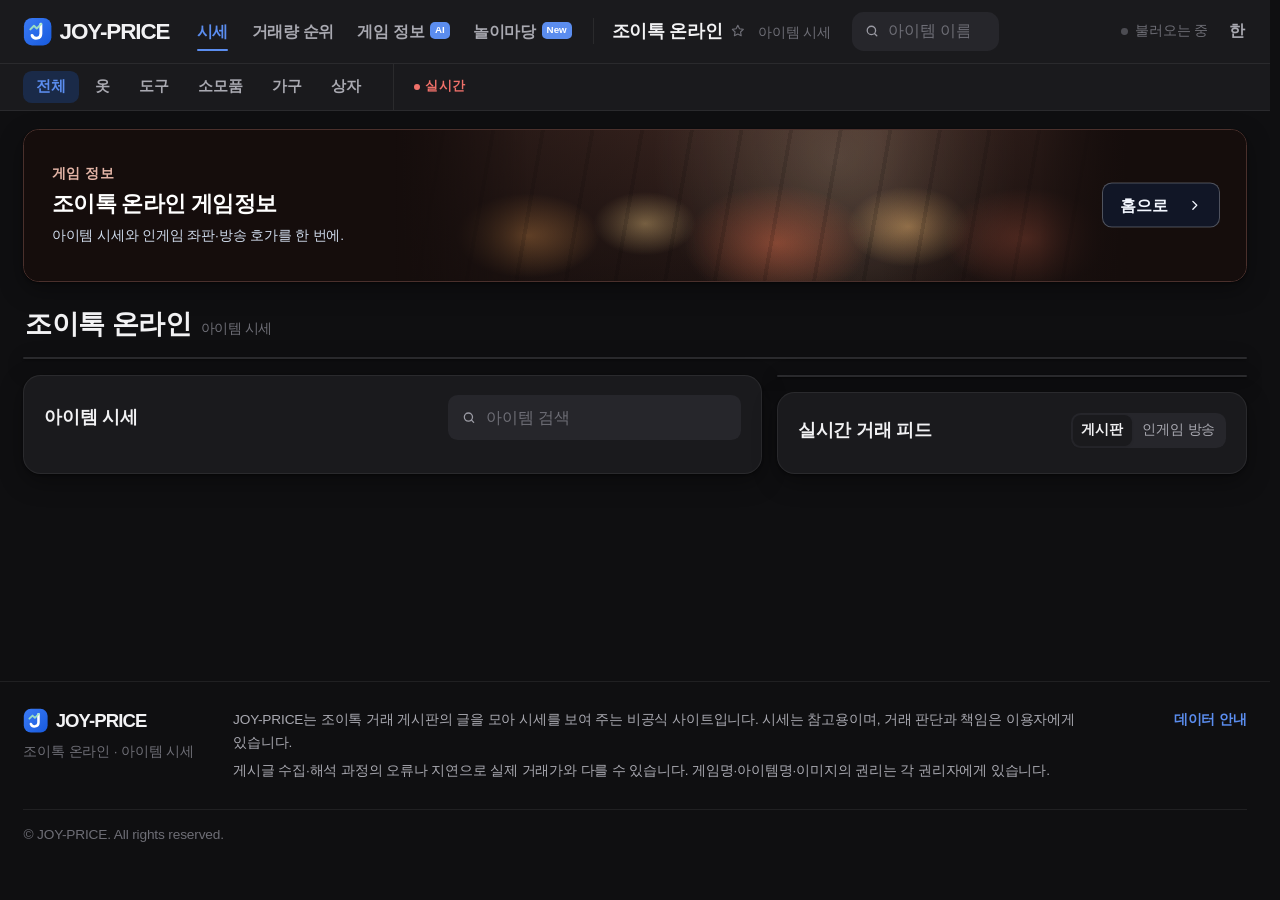
==== commit b3f6eb99: "Bypass CDN cache for live price data" ====
--- a/index.html
+++ b/index.html
@@ -8,8 +8,8 @@
 <meta name="description" content="조이톡 온라인 아이템 시세는 JOY-PRICE. 아이템별 시세·차트와 거래 게시글을 확인하세요.">
 <link rel="icon" href="/favicon.svg" type="image/svg+xml">
 <script>(function(){var r=document.documentElement;try{var t=localStorage.getItem('joyprice-theme');r.setAttribute('data-theme',t==='light'?'light':'dark');var f=Number(localStorage.getItem('joyprice-font'));var p=[85,100,115].indexOf(f)>=0?f:100;r.style.zoom=String(p*9775/1e6);}catch(e){}})();</script>
-  <script type="module" crossorigin src="/assets/main-D93AT0sE.js"></script>
-  <link rel="modulepreload" crossorigin href="/assets/shell-DdwZtWzJ.js">
+  <script type="module" crossorigin src="/assets/main-BNEID1Bu.js"></script>
+  <link rel="modulepreload" crossorigin href="/assets/shell-DjOX-XHt.js">
   <link rel="stylesheet" crossorigin href="/assets/shell-D5l5lkWN.css">
 </head>
 <body>
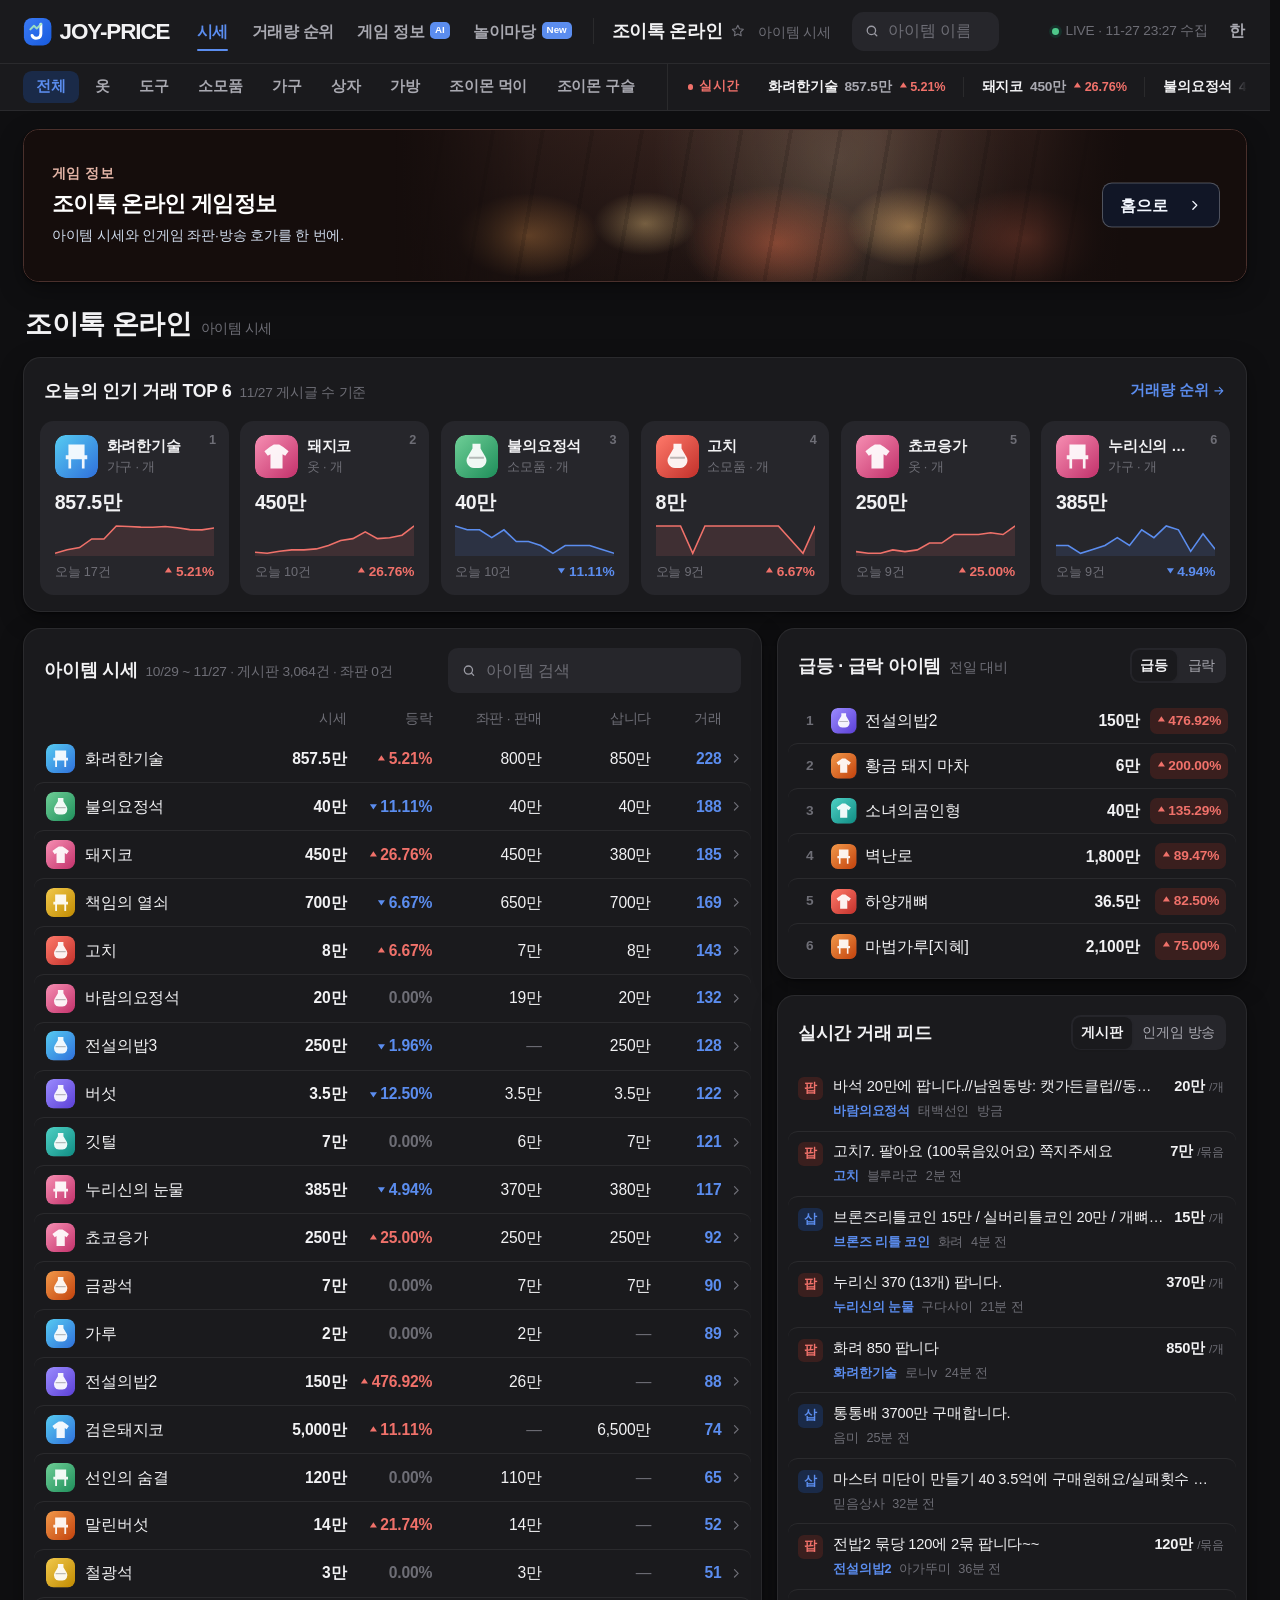
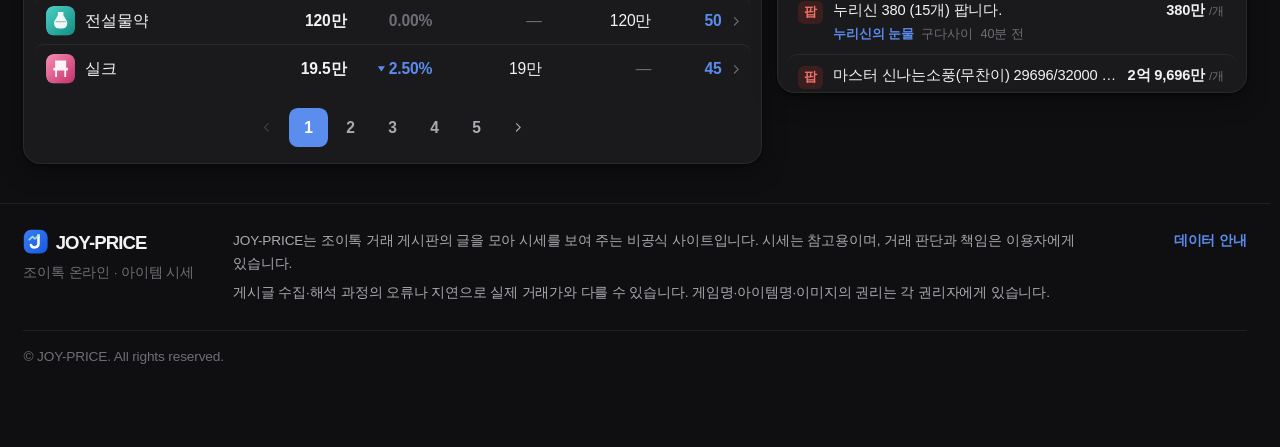
==== commit 470965cc: "Fix data.js loader and sync export json" ====
--- a/index.html
+++ b/index.html
@@ -8,8 +8,8 @@
 <meta name="description" content="조이톡 온라인 아이템 시세는 JOY-PRICE. 아이템별 시세·차트와 거래 게시글을 확인하세요.">
 <link rel="icon" href="/favicon.svg" type="image/svg+xml">
 <script>(function(){var r=document.documentElement;try{var t=localStorage.getItem('joyprice-theme');r.setAttribute('data-theme',t==='light'?'light':'dark');var f=Number(localStorage.getItem('joyprice-font'));var p=[85,100,115].indexOf(f)>=0?f:100;r.style.zoom=String(p*9775/1e6);}catch(e){}})();</script>
-  <script type="module" crossorigin src="/assets/main-BNEID1Bu.js"></script>
-  <link rel="modulepreload" crossorigin href="/assets/shell-DjOX-XHt.js">
+  <script type="module" crossorigin src="/assets/main-DEkEcoV8.js"></script>
+  <link rel="modulepreload" crossorigin href="/assets/shell-BxEC3LBy.js">
   <link rel="stylesheet" crossorigin href="/assets/shell-D5l5lkWN.css">
 </head>
 <body>
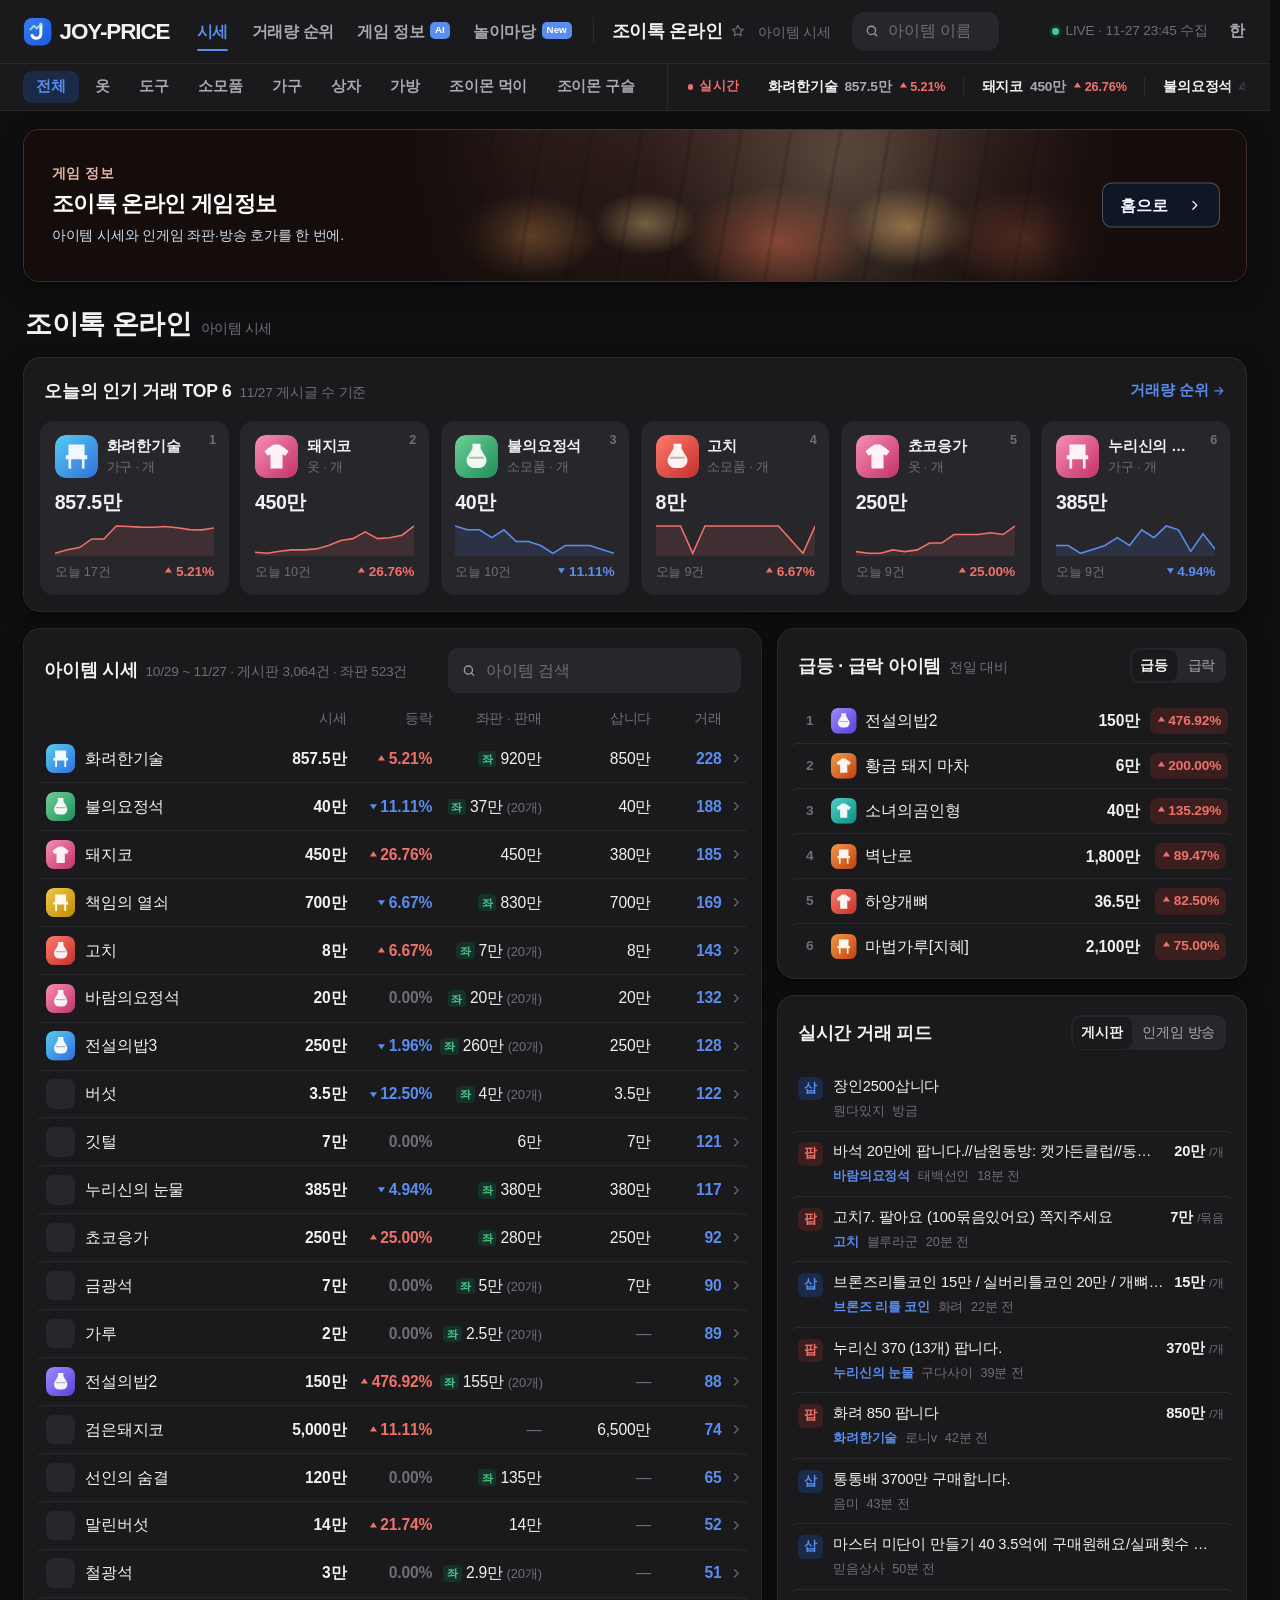
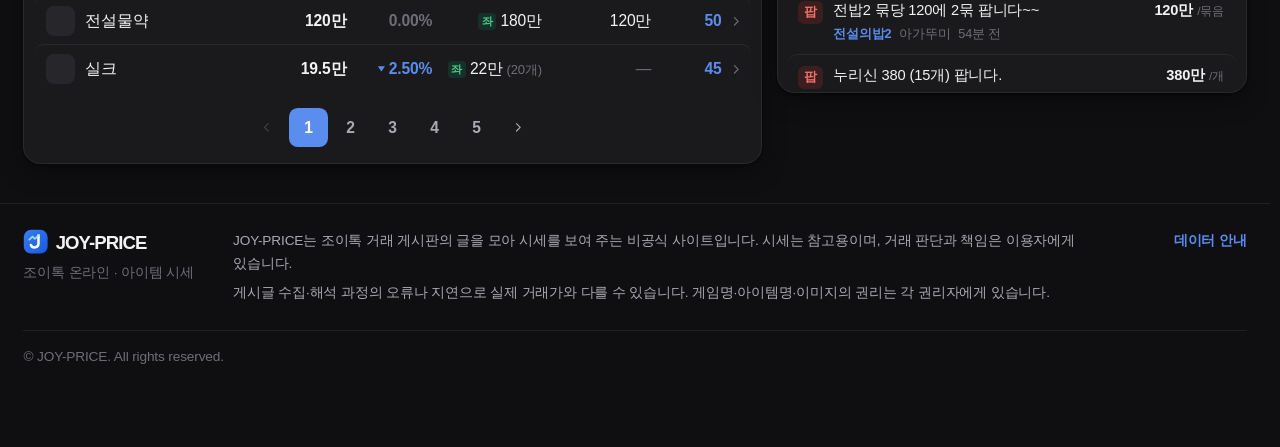
==== commit 32e04c28: "Highlight bundle prices for stall listings" ====
--- a/index.html
+++ b/index.html
@@ -8,8 +8,8 @@
 <meta name="description" content="조이톡 온라인 아이템 시세는 JOY-PRICE. 아이템별 시세·차트와 거래 게시글을 확인하세요.">
 <link rel="icon" href="/favicon.svg" type="image/svg+xml">
 <script>(function(){var r=document.documentElement;try{var t=localStorage.getItem('joyprice-theme');r.setAttribute('data-theme',t==='light'?'light':'dark');var f=Number(localStorage.getItem('joyprice-font'));var p=[85,100,115].indexOf(f)>=0?f:100;r.style.zoom=String(p*9775/1e6);}catch(e){}})();</script>
-  <script type="module" crossorigin src="/assets/main-DEkEcoV8.js"></script>
-  <link rel="modulepreload" crossorigin href="/assets/shell-BxEC3LBy.js">
+  <script type="module" crossorigin src="/assets/main-BDAZgPl7.js"></script>
+  <link rel="modulepreload" crossorigin href="/assets/shell-CZKWA17J.js">
   <link rel="stylesheet" crossorigin href="/assets/shell-D5l5lkWN.css">
 </head>
 <body>
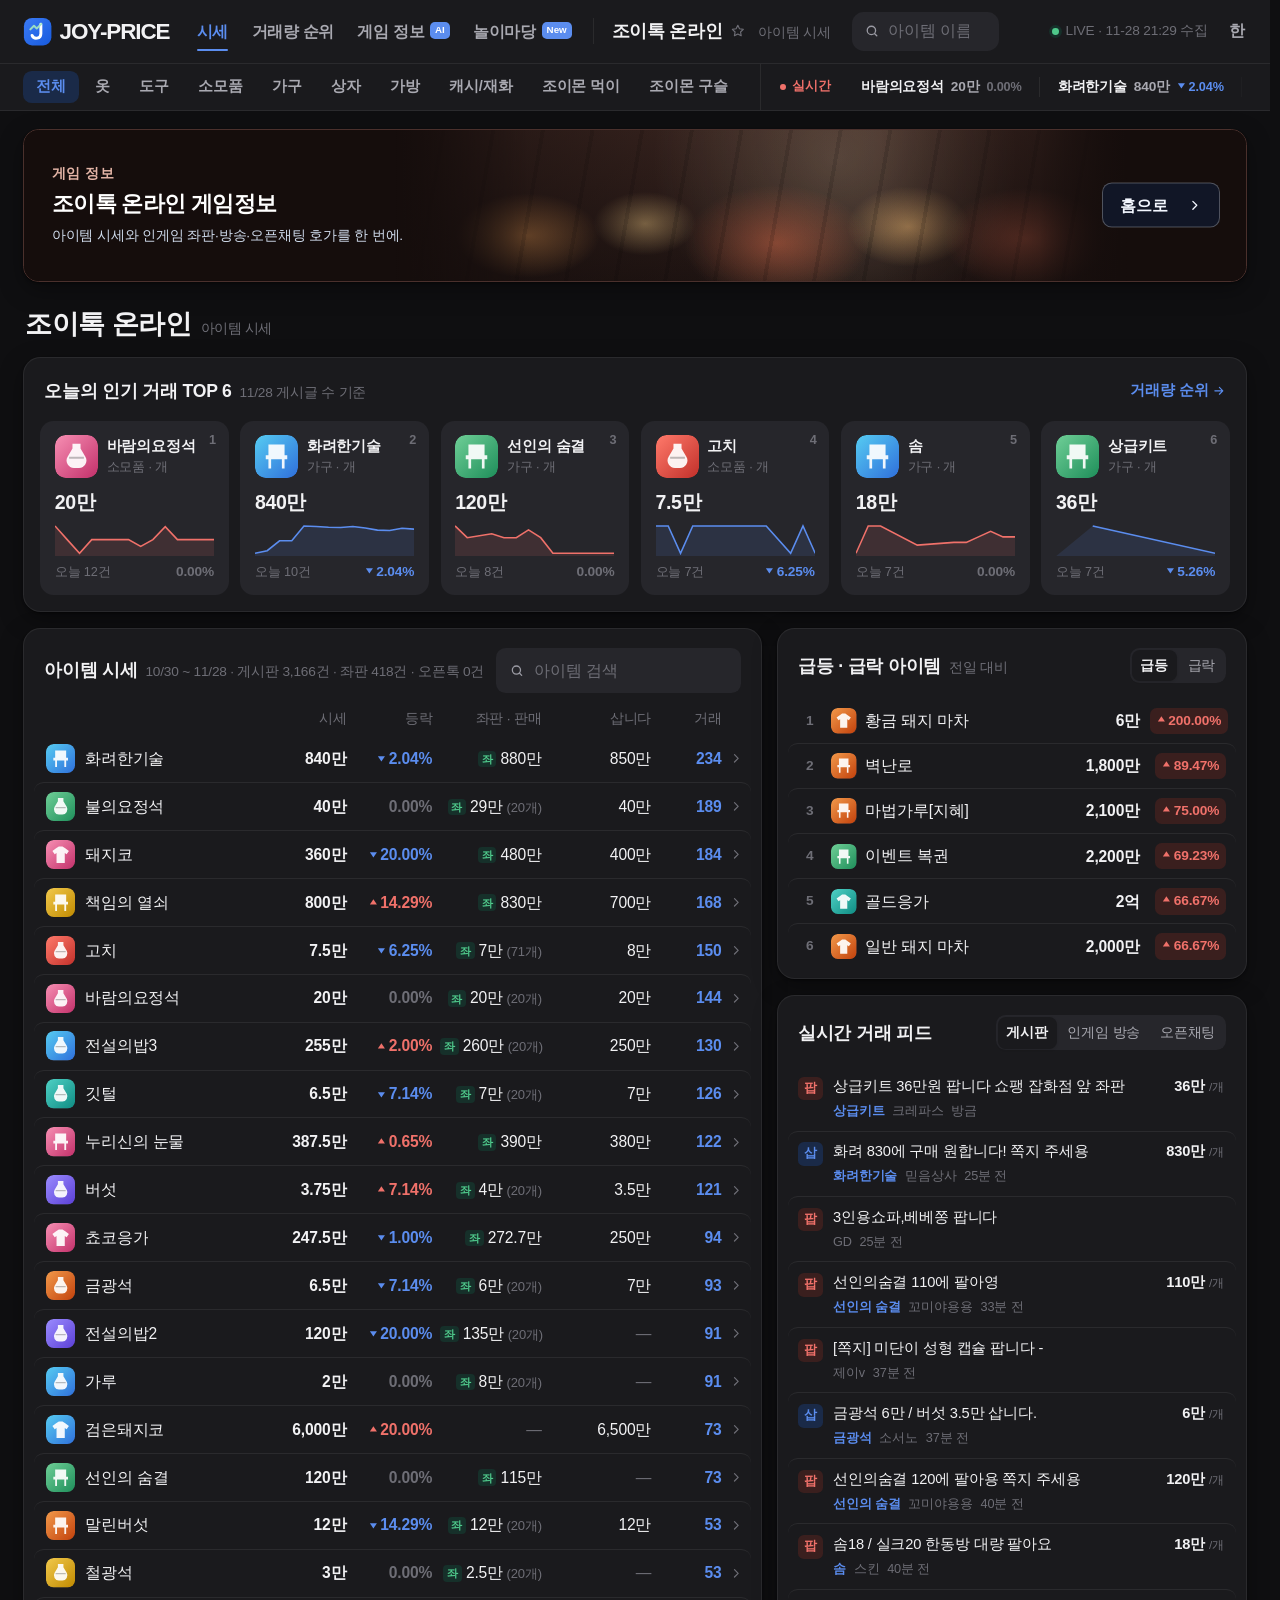
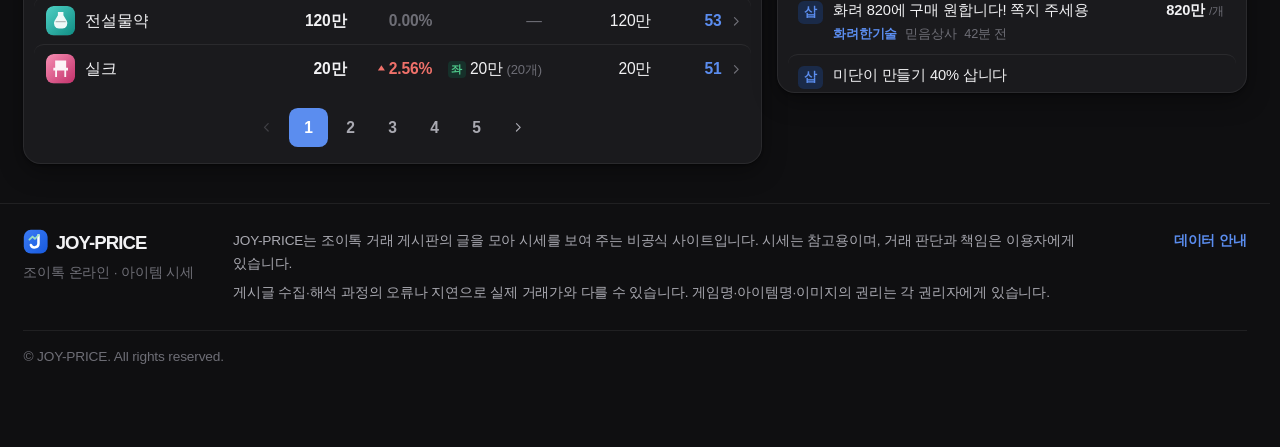
==== commit 330f3b09: "Add KakaoTalk openchat feed and diamond item" ====
--- a/index.html
+++ b/index.html
@@ -8,8 +8,8 @@
 <meta name="description" content="조이톡 온라인 아이템 시세는 JOY-PRICE. 아이템별 시세·차트와 거래 게시글을 확인하세요.">
 <link rel="icon" href="/favicon.svg" type="image/svg+xml">
 <script>(function(){var r=document.documentElement;try{var t=localStorage.getItem('joyprice-theme');r.setAttribute('data-theme',t==='light'?'light':'dark');var f=Number(localStorage.getItem('joyprice-font'));var p=[85,100,115].indexOf(f)>=0?f:100;r.style.zoom=String(p*9775/1e6);}catch(e){}})();</script>
-  <script type="module" crossorigin src="/assets/main-BDAZgPl7.js"></script>
-  <link rel="modulepreload" crossorigin href="/assets/shell-CZKWA17J.js">
+  <script type="module" crossorigin src="/assets/main-DUjdESu0.js"></script>
+  <link rel="modulepreload" crossorigin href="/assets/shell-C8SoxOs0.js">
   <link rel="stylesheet" crossorigin href="/assets/shell-D5l5lkWN.css">
 </head>
 <body>
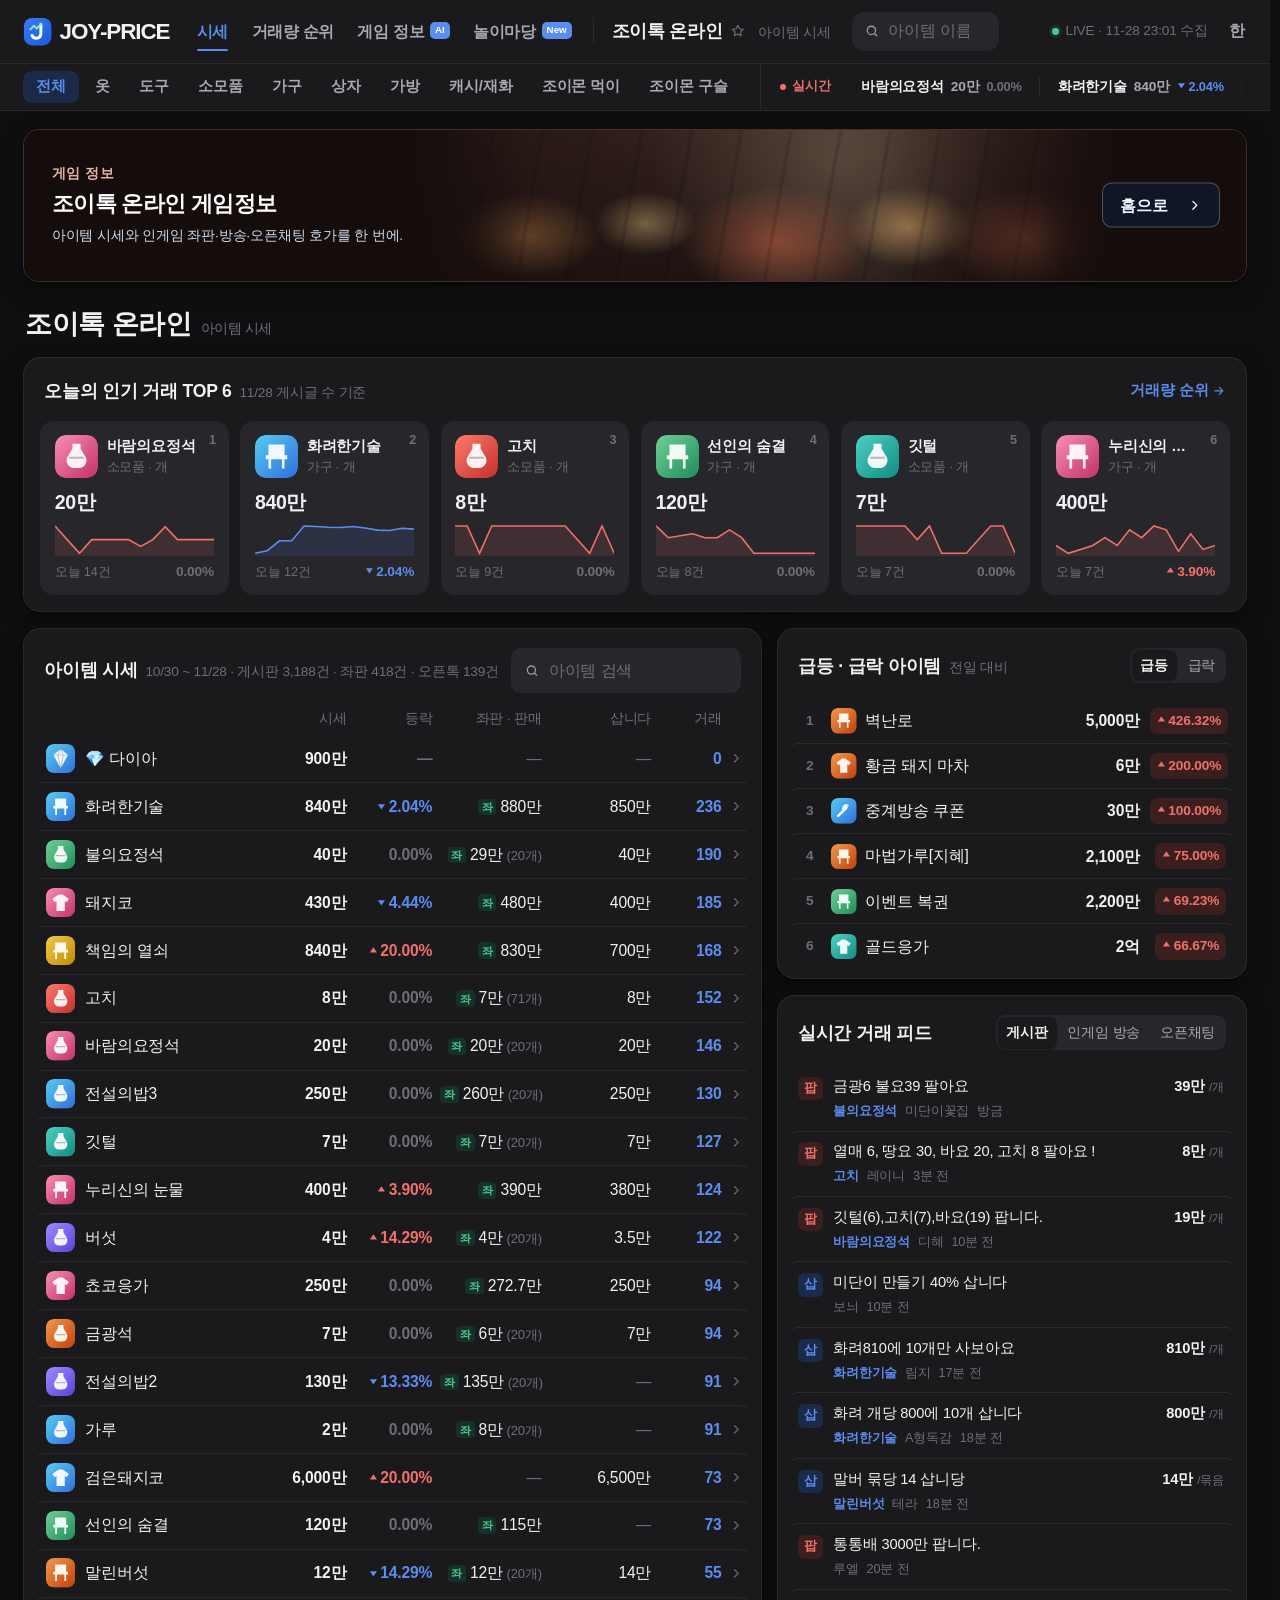
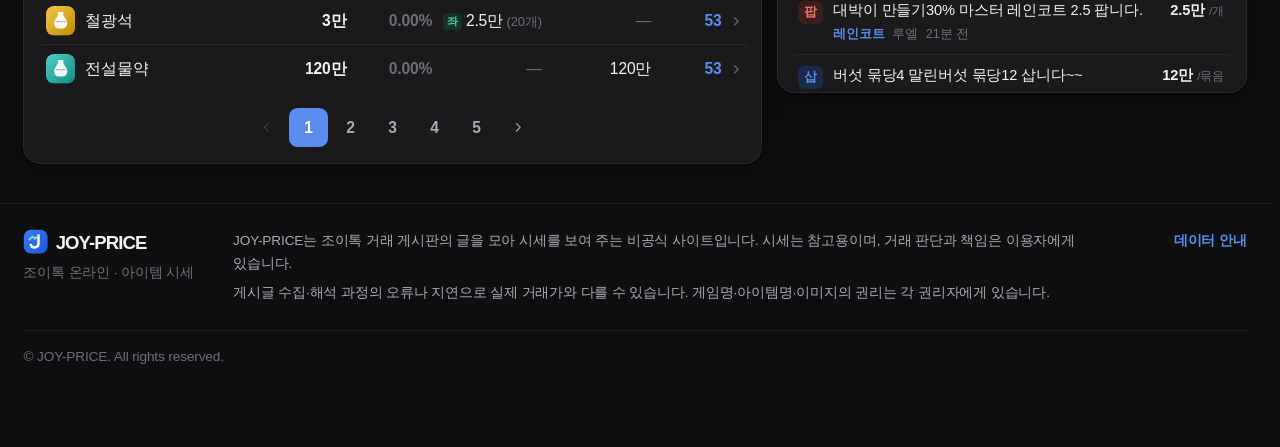
==== commit 35e21bea: "Sort orderbook by latest and combine 4 sources for price" ====
--- a/index.html
+++ b/index.html
@@ -8,8 +8,8 @@
 <meta name="description" content="조이톡 온라인 아이템 시세는 JOY-PRICE. 아이템별 시세·차트와 거래 게시글을 확인하세요.">
 <link rel="icon" href="/favicon.svg" type="image/svg+xml">
 <script>(function(){var r=document.documentElement;try{var t=localStorage.getItem('joyprice-theme');r.setAttribute('data-theme',t==='light'?'light':'dark');var f=Number(localStorage.getItem('joyprice-font'));var p=[85,100,115].indexOf(f)>=0?f:100;r.style.zoom=String(p*9775/1e6);}catch(e){}})();</script>
-  <script type="module" crossorigin src="/assets/main-DUjdESu0.js"></script>
-  <link rel="modulepreload" crossorigin href="/assets/shell-C8SoxOs0.js">
+  <script type="module" crossorigin src="/assets/main-BzlOq3r5.js"></script>
+  <link rel="modulepreload" crossorigin href="/assets/shell-Bnmi2tW6.js">
   <link rel="stylesheet" crossorigin href="/assets/shell-D5l5lkWN.css">
 </head>
 <body>
